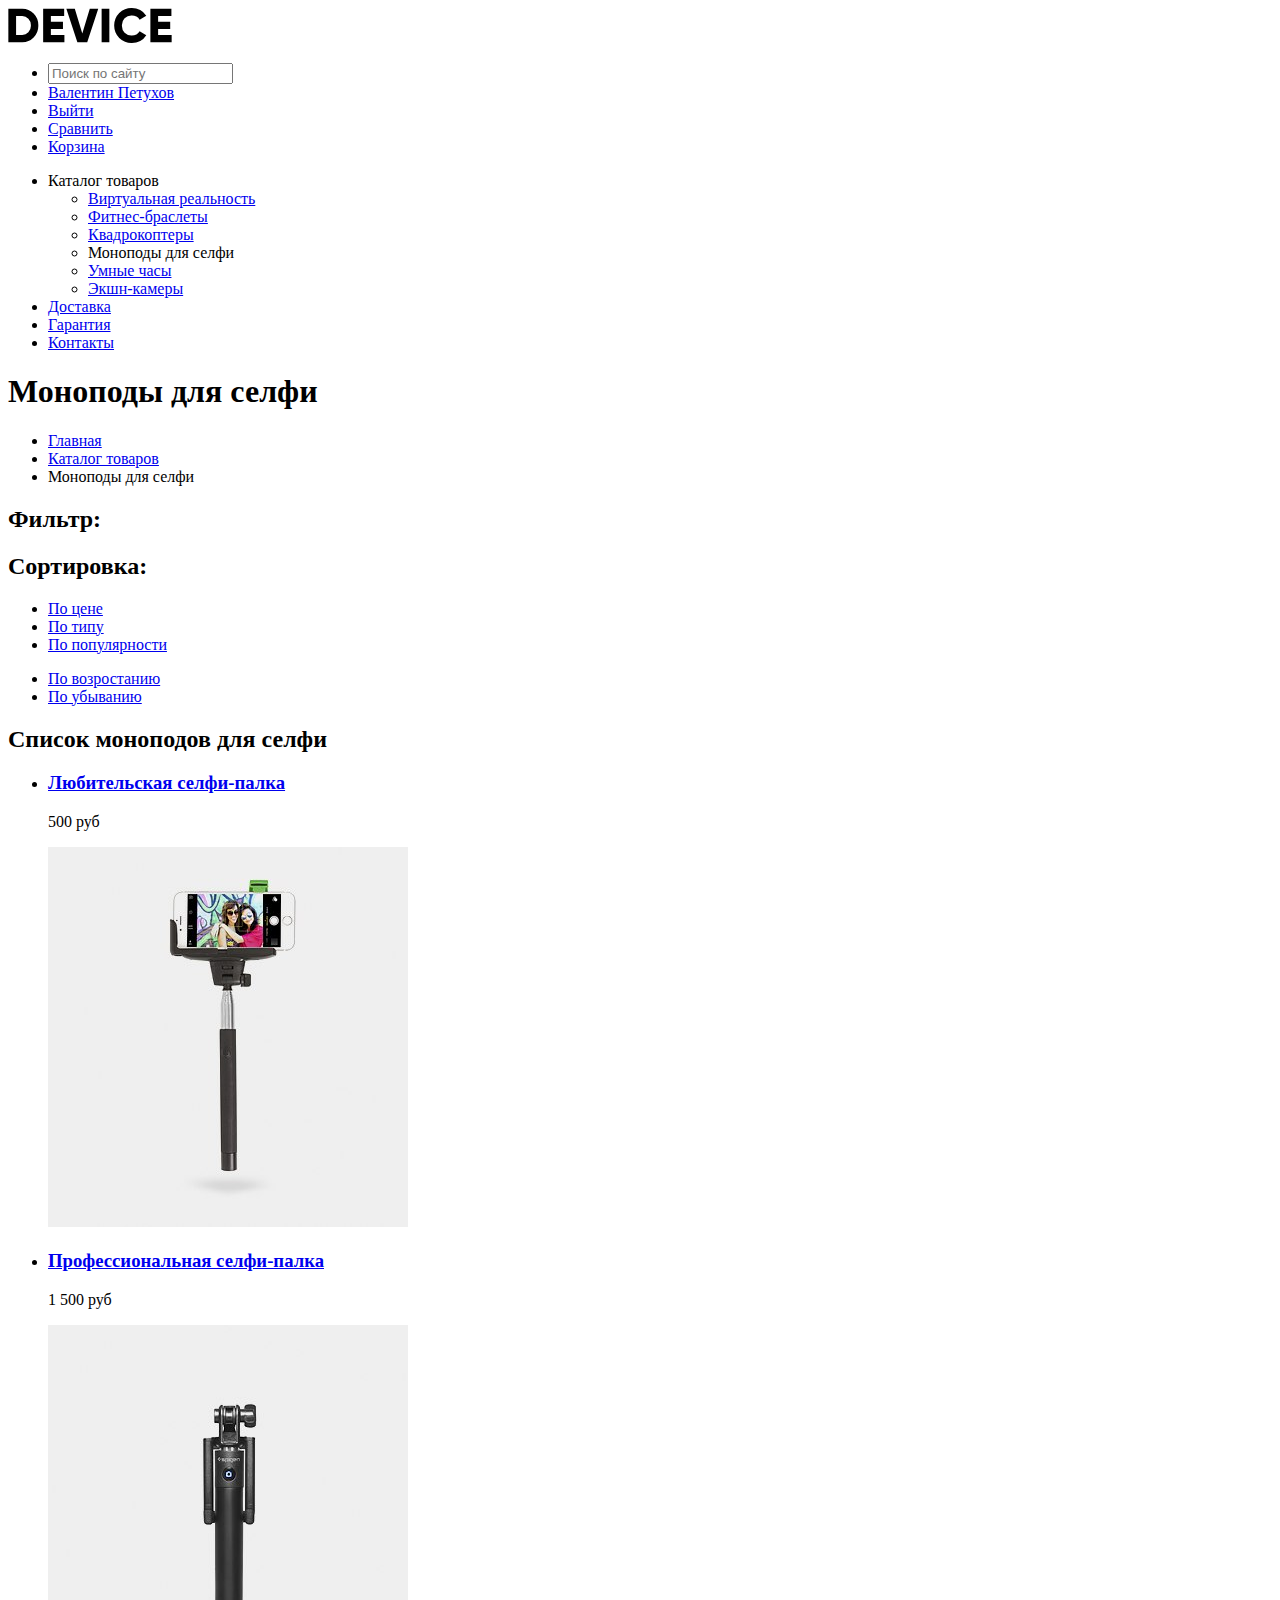
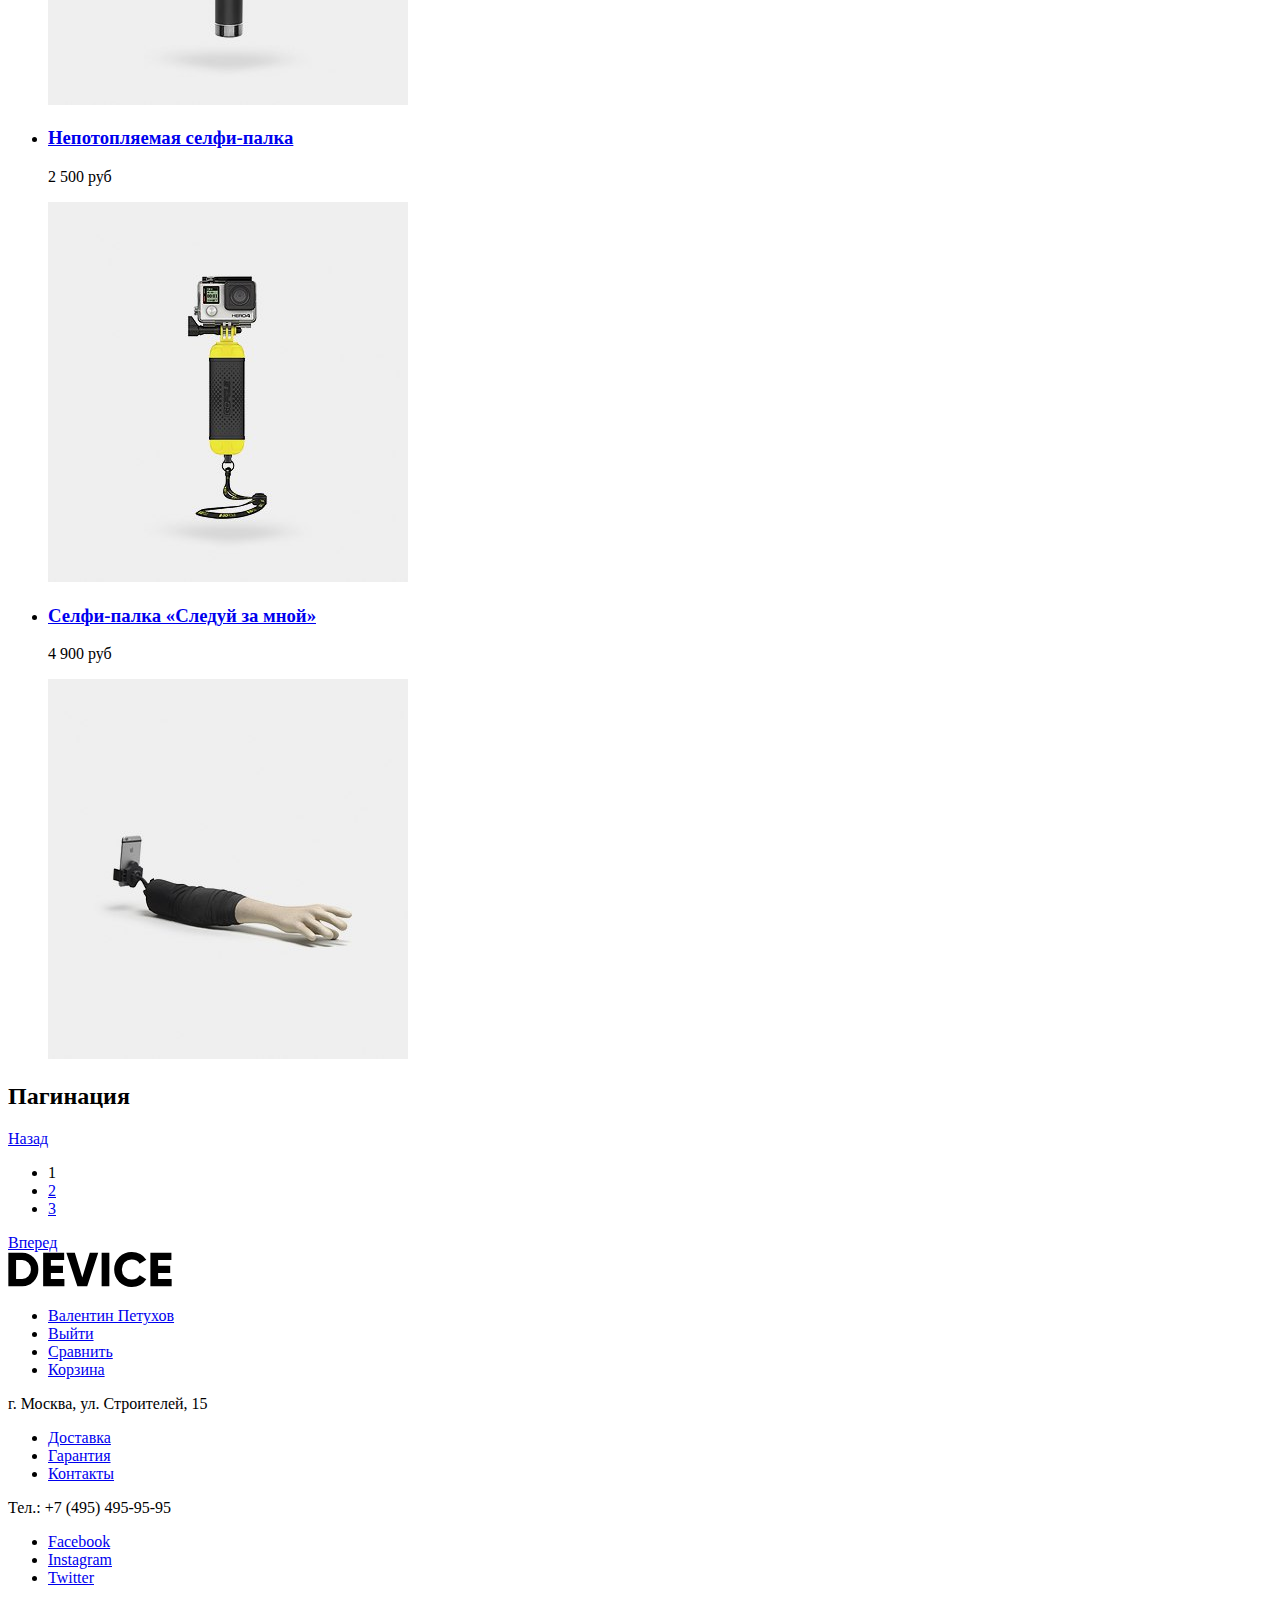
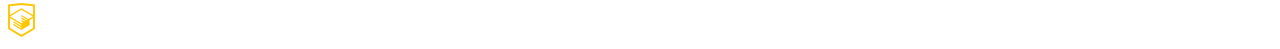
==== catalog.html @ 72959a19 "Задание 3. Подготовка графики" ====
<!DOCTYPE html>
<html lang="ru">
<head>
	<meta charset="UTF-8">
	<title>Моноподы для селфи</title>
</head>
<body>
	<div class="container">
		<header>
			<nav>
				<a href="index.html">
					<img src="img/logo-device.svg" alt="Логотип Девайс" width="164" height="35">
				</a>
				<ul class="second-menu">
					<li><input type="text" placeholder="Поиск по сайту"></li>
					<li><a href="#">Валентин Петухов</a></li>
					<li><a href="#">Выйти</a></li>
					<li><a href="#">Сравнить</a></li>
					<li><a href="#">Корзина</a></li>
				</ul>
				<ul class="main-menu">
					<li>Каталог товаров
						<ul>
							<li><a href="#">Виртуальная реальность</a></li>
							<li><a href="#">Фитнес-браслеты</a></li>
							<li><a href="#">Квадрокоптеры</a></li>
							<li><a>Моноподы для селфи</a></li>
							<li><a href="#">Умные часы</a></li>
							<li><a href="#">Экшн-камеры</a></li>
						</ul>
					</li>
					<li><a href="#">Доставка</a></li>
					<li><a href="#">Гарантия</a></li>
					<li><a href="#">Контакты</a></li>
				</ul>
			</nav>
		</header>
	</div>
	<main>
		<h1>Моноподы для селфи</h1>
		<ul>
			<li><a href="index.html">Главная</a></li>
			<li><a href="#">Каталог товаров</a></li>
			<li>Моноподы для селфи</li>
		</ul>
		<section>
			<h2>Фильтр:</h2>
			<!-- Здесь будет форма -->
		</section>
		<section>
			<h2>Сортировка:</h2>
			<ul>
				<li><a href="#">По цене</a></li>
				<li><a href="#">По типу</a></li>
				<li><a href="#">По популярности</a></li>
			</ul>
			<ul>
				<li><a href="#">По возростанию</a></li>
				<li><a href="#">По убыванию</a></li>
			</ul>
		</section>
		<section>
			<h2>Список моноподов для селфи</h2>
			<ul>
				<li>
					<div>
						<h3><a href="#">Любительская селфи-палка</a></h3>
						<p>500 руб</p>
					</div>
					<p>
						<a href="#">
							<img src="img/item-1.jpg" alt="Любительская селфи-палка" width="360" height="380">
						</a>
					</p>
				</li>
				<li>
					<div>
						<h3><a href="#">Профессиональная селфи-палка</a></h3>
						<p>1 500 руб</p>
					</div>
					<p>
						<a href="#">
							<img src="img/item-2.jpg" alt="Профессиональная селфи-палка" width="360" height="380">
						</a>
					</p>
				</li>
				<li>
					<div>
						<h3><a href="#">Непотопляемая селфи-палка</a></h3>
						<p>2 500 руб</p>
					</div>
					<p>
						<a href="#">
							<img src="img/item-3.jpg" alt="Непотопляемая селфи-палка" width="360" height="380">
						</a>
					</p>
				</li>
				<li>
					<div>
						<h3><a href="#">Селфи-палка &laquo;Следуй за мной&raquo;</a></h3>
						<p>4 900 руб</p>
					</div>
					<p>
						<a href="#">
							<img src="img/item-4.jpg" alt="Селфи-палка &laquo;Следуй за мной&raquo;" width="360" height="380">
						</a>
					</p>
				</li>
			</ul>
		</section>
		<section class="pagination">
			<h2>Пагинация</h2>
			<a href="#">Назад</a>
			<ul>
				<li><a>1</a></li>
				<li><a href="#">2</a></li>
				<li><a href="#">3</a></li>
			</ul>
			<a href="#">Вперед</a>
		</section>
	</main>
	<footer>
		<div class="container">
			<div>
				<a><img src="img/logo-device.svg" alt="Логотип DEVICE" width="164" height="35"></a>
				<ul>
					<li><a href="#">Валентин Петухов</a></li>
					<li><a href="#">Выйти</a></li>
					<li><a href="#">Сравнить</a></li>
					<li><a href="#">Корзина</a></li>
				</ul>
			</div>
			<div>
				<p>г. Москва, ул. Строителей, 15</p>
				<ul>
					<li><a href="#">Доставка</a></li>
					<li><a href="#">Гарантия</a></li>
					<li><a href="#">Контакты</a></li>
				</ul>
				<p>Тел.: +7 (495) 495-95-95</p>	
			</div>
			<div>
				<div></div>
				<ul>
					<li><a href="#">Facebook</a></li>
					<li><a href="#">Instagram</a></li>
					<li><a href="#">Twitter</a></li>
				</ul>
				<a href="https://htmlacademy.ru/intensive/htmlcss">
					<img src="img/logo-html.svg" alt="Логотип HTML Academy" width="27" height="34">
				</a>
			</div>
		</div>
	</footer>

</body>
</html>
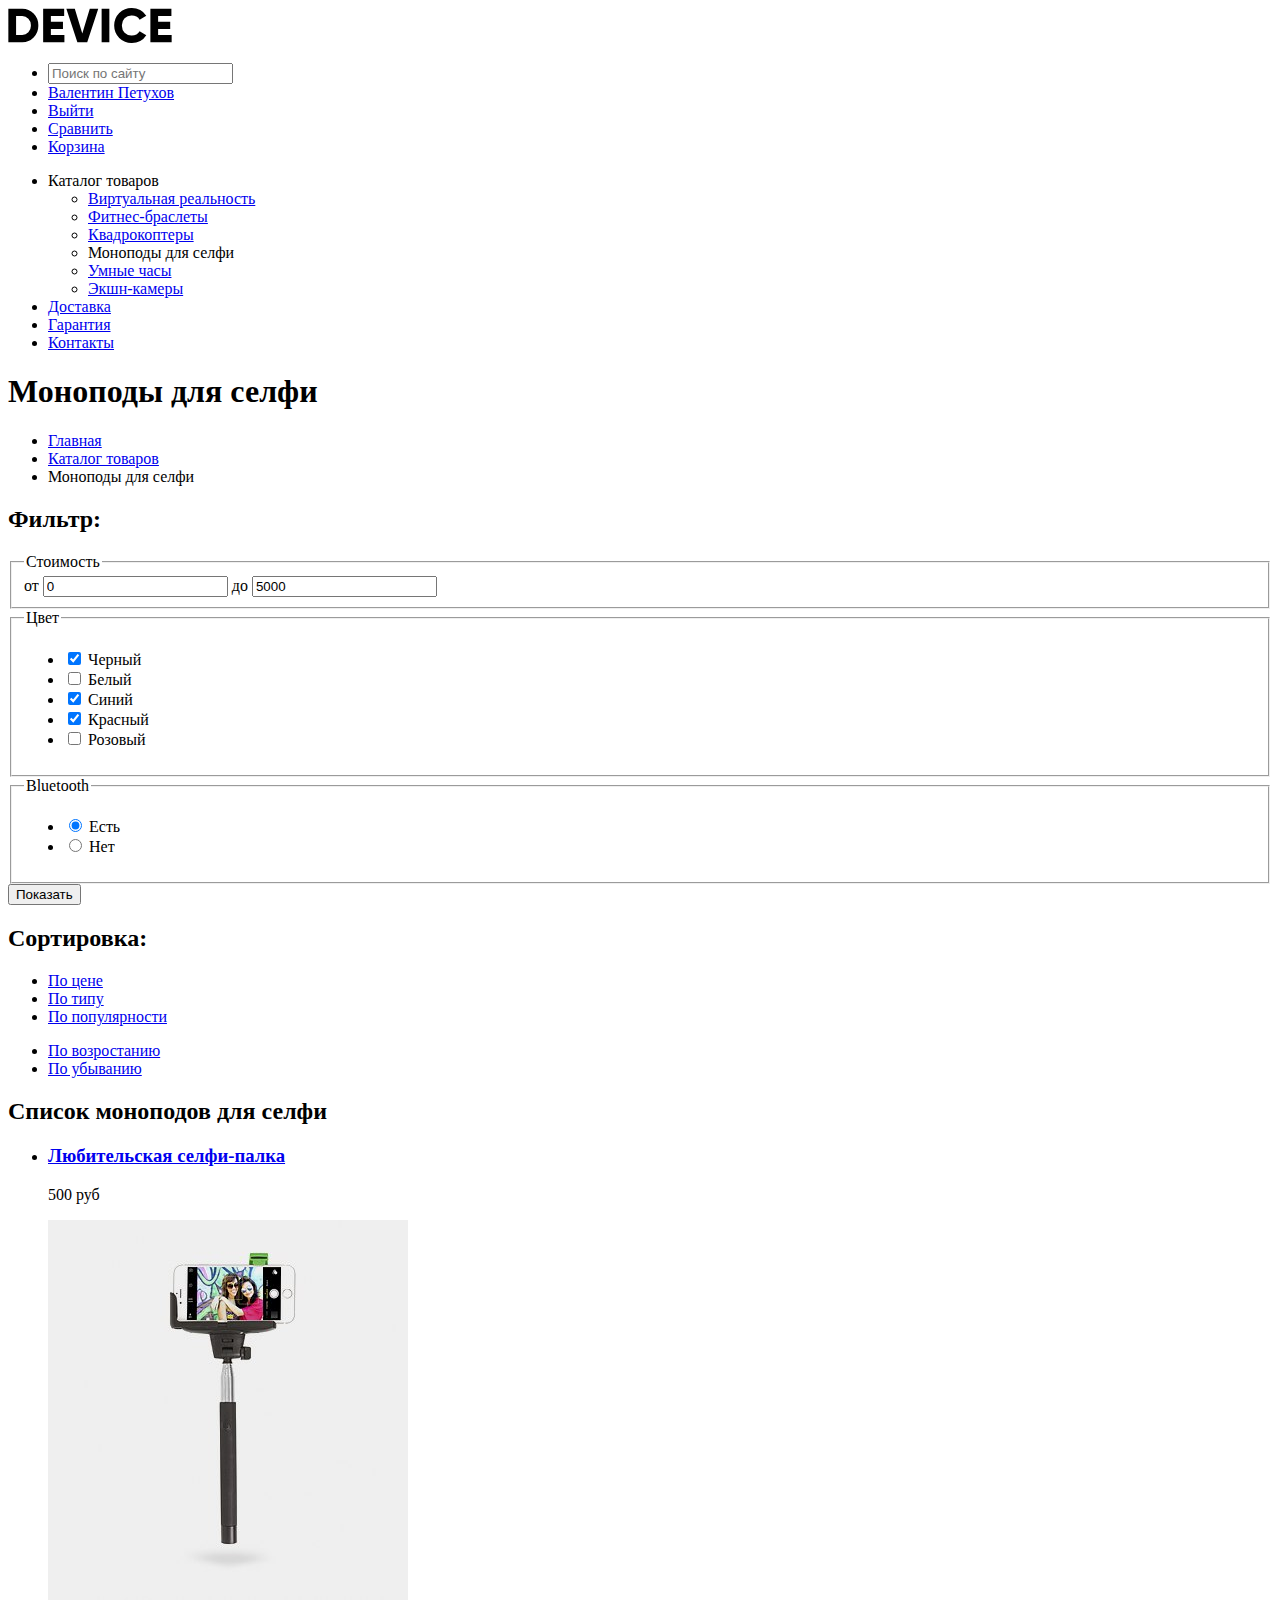
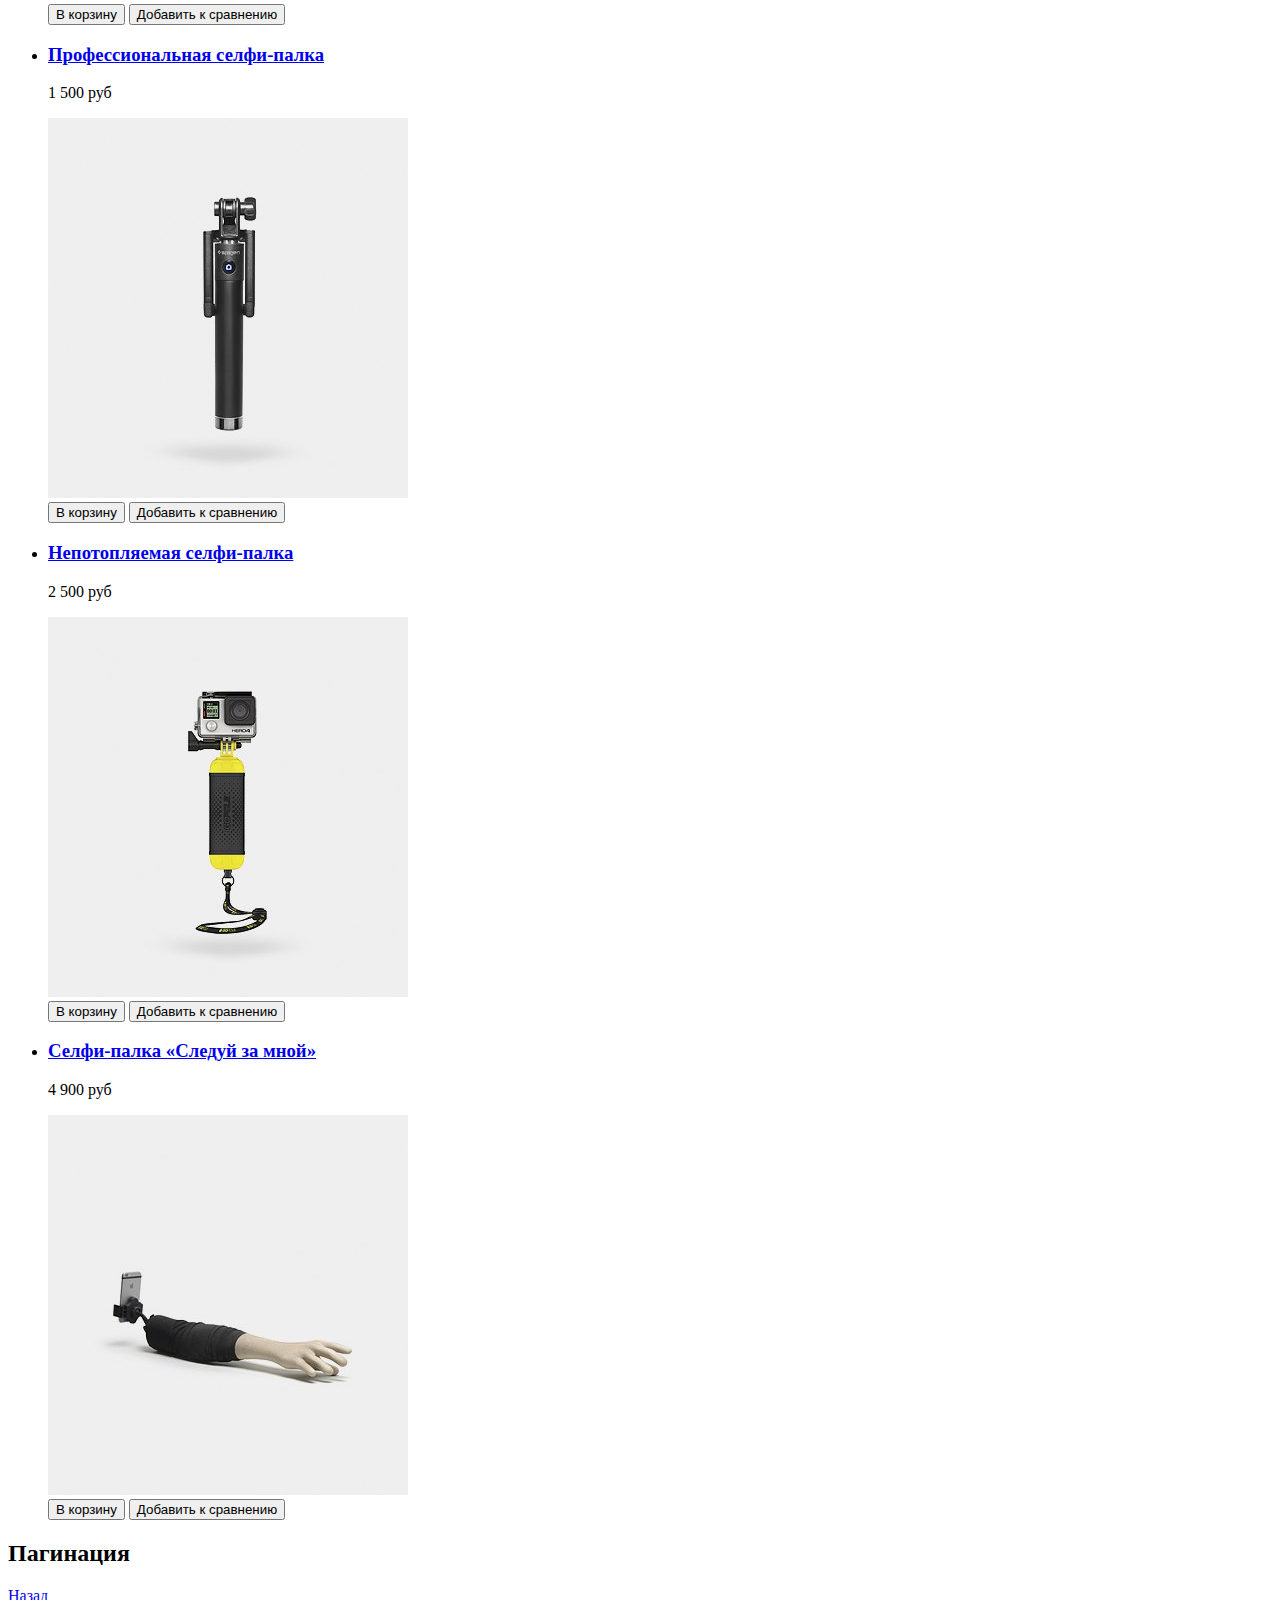
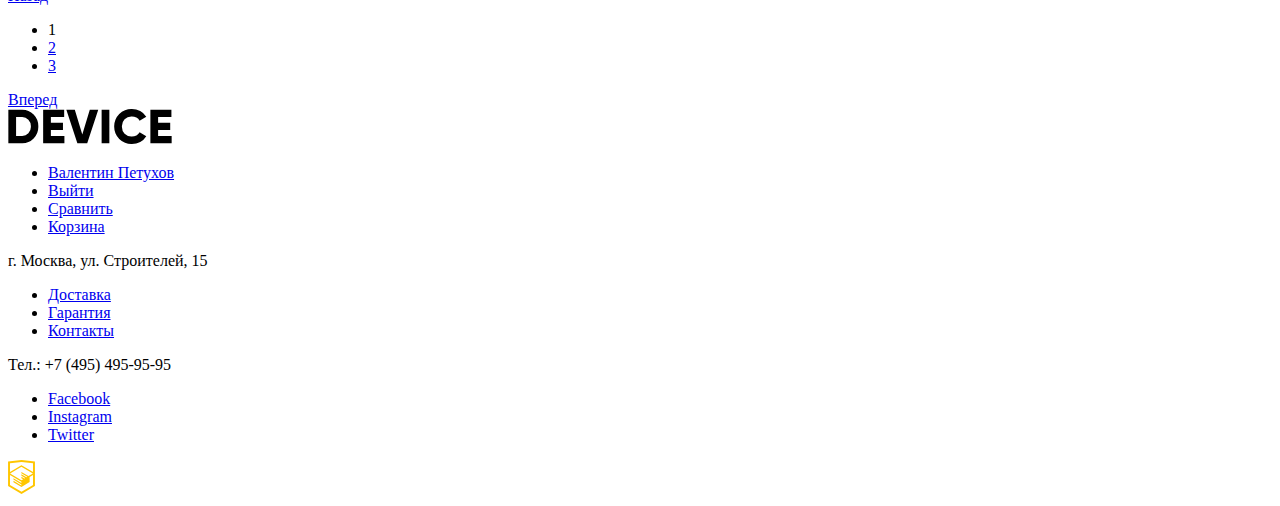
==== commit add7ef08: "Задание 4. Доступность и формы" ====
--- a/catalog.html
+++ b/catalog.html
@@ -12,7 +12,7 @@
 					<img src="img/logo-device.svg" alt="Логотип Девайс" width="164" height="35">
 				</a>
 				<ul class="second-menu">
-					<li><input type="text" placeholder="Поиск по сайту"></li>
+					<li><input type="search" placeholder="Поиск по сайту"></li>
 					<li><a href="#">Валентин Петухов</a></li>
 					<li><a href="#">Выйти</a></li>
 					<li><a href="#">Сравнить</a></li>
@@ -43,10 +43,62 @@
 			<li><a href="#">Каталог товаров</a></li>
 			<li>Моноподы для селфи</li>
 		</ul>
-		<section>
+		<aside>
 			<h2>Фильтр:</h2>
-			<!-- Здесь будет форма -->
-		</section>
+			<form action="https://echo.htmlacademy.ru" method="get">
+				<fieldset>
+					<legend>Стоимость</legend>
+					<div class="range-controls">
+						<div class="scale"></div>
+						<div class="switcher"></div>
+						<div class="switcher"></div>
+					</div>
+					<div>
+						от <input type="text" name="min-price" value="0">
+						до <input type="text" name="max-price" value="5000">
+					</div>
+				</fieldset>
+				<fieldset>
+					<legend>Цвет</legend>
+					<ul>
+						<li>
+							<input type="checkbox" name="black" id="filter-black" checked>
+							<label for="filter-black">Черный</label>
+						</li>
+						<li>
+							<input type="checkbox" name="white" id="filter-white">
+							<label for="filter-white">Белый</label>
+						</li>
+						<li>
+							<input type="checkbox" name="blue" id="filter-blue" checked>
+							<label for="filter-blue">Синий</label>
+						</li>
+						<li>
+							<input type="checkbox" name="red" id="filter-red" checked>
+							<label for="filter-red">Красный</label>
+						</li>
+						<li>
+							<input type="checkbox" name="pink" id="filter-pink">
+							<label for="filter-pink">Розовый</label>
+						</li>	
+					</ul>
+				</fieldset>
+				<fieldset>
+					<legend>Bluetooth</legend>
+					<ul>
+						<li>
+							<input type="radio" name="filter-bluetooth" id="bluetooth-yes" value="yes" checked>
+							<label for="bluetooth-yes">Есть</label>
+						</li>
+						<li>
+							<input type="radio" name="filter-bluetooth" id="bluetooth-no" value="no">
+							<label for="bluetooth-no">Нет</label>
+						</li>
+					</ul>
+				</fieldset>
+				<button type="submit">Показать</button>
+			</form>
+		</aside>
 		<section>
 			<h2>Сортировка:</h2>
 			<ul>
@@ -67,49 +119,57 @@
 						<h3><a href="#">Любительская селфи-палка</a></h3>
 						<p>500 руб</p>
 					</div>
-					<p>
-						<a href="#">
-							<img src="img/item-1.jpg" alt="Любительская селфи-палка" width="360" height="380">
-						</a>
-					</p>
+					<div>
+						<img src="img/item-1.jpg" width="360" height="380" alt="Фото любительской селфи-палки">
+						<div>
+							<button type="button">В корзину</button>
+							<button type="button">Добавить к сравнению</button>
+						</div>
+					</div>
 				</li>
 				<li>
 					<div>
 						<h3><a href="#">Профессиональная селфи-палка</a></h3>
 						<p>1 500 руб</p>
 					</div>
-					<p>
-						<a href="#">
-							<img src="img/item-2.jpg" alt="Профессиональная селфи-палка" width="360" height="380">
-						</a>
-					</p>
+					<div>
+						<img src="img/item-2.jpg" width="360" height="380" alt="Фото профессиональной селфи-палки">
+						<div>
+							<button type="button">В корзину</button>
+							<button type="button">Добавить к сравнению</button>
+						</div>
+					</div>
 				</li>
 				<li>
 					<div>
 						<h3><a href="#">Непотопляемая селфи-палка</a></h3>
 						<p>2 500 руб</p>
 					</div>
-					<p>
-						<a href="#">
-							<img src="img/item-3.jpg" alt="Непотопляемая селфи-палка" width="360" height="380">
-						</a>
-					</p>
+					<div>
+						<img src="img/item-3.jpg" width="360" height="380" alt="Фото непотопляемой селфи-палки">
+						<div>
+							<button type="button">В корзину</button>
+							<button type="button">Добавить к сравнению</button>
+						</div>
+					</div>
 				</li>
 				<li>
 					<div>
 						<h3><a href="#">Селфи-палка &laquo;Следуй за мной&raquo;</a></h3>
 						<p>4 900 руб</p>
 					</div>
-					<p>
-						<a href="#">
-							<img src="img/item-4.jpg" alt="Селфи-палка &laquo;Следуй за мной&raquo;" width="360" height="380">
-						</a>
-					</p>
+					<div>
+						<img src="img/item-4.jpg" width="360" height="380" alt="Фото селфи-палки &laquo;Следуй за мной&raquo;">
+						<div>
+							<button type="button">В корзину</button>
+							<button type="button">Добавить к сравнению</button>
+						</div>
+					</div>
 				</li>
 			</ul>
 		</section>
 		<section class="pagination">
-			<h2>Пагинация</h2>
+			<h2 class="visually-hidden">Пагинация</h2>
 			<a href="#">Назад</a>
 			<ul>
 				<li><a>1</a></li>
@@ -122,7 +182,7 @@
 	<footer>
 		<div class="container">
 			<div>
-				<a><img src="img/logo-device.svg" alt="Логотип DEVICE" width="164" height="35"></a>
+				<a><img src="img/logo-device.svg" width="164" height="35" alt="Логотип DEVICE"></a>
 				<ul>
 					<li><a href="#">Валентин Петухов</a></li>
 					<li><a href="#">Выйти</a></li>
@@ -147,7 +207,7 @@
 					<li><a href="#">Twitter</a></li>
 				</ul>
 				<a href="https://htmlacademy.ru/intensive/htmlcss">
-					<img src="img/logo-html.svg" alt="Логотип HTML Academy" width="27" height="34">
+					<img src="img/logo-html.svg" width="27" height="34" alt="Логотип HTML Academy">
 				</a>
 			</div>
 		</div>
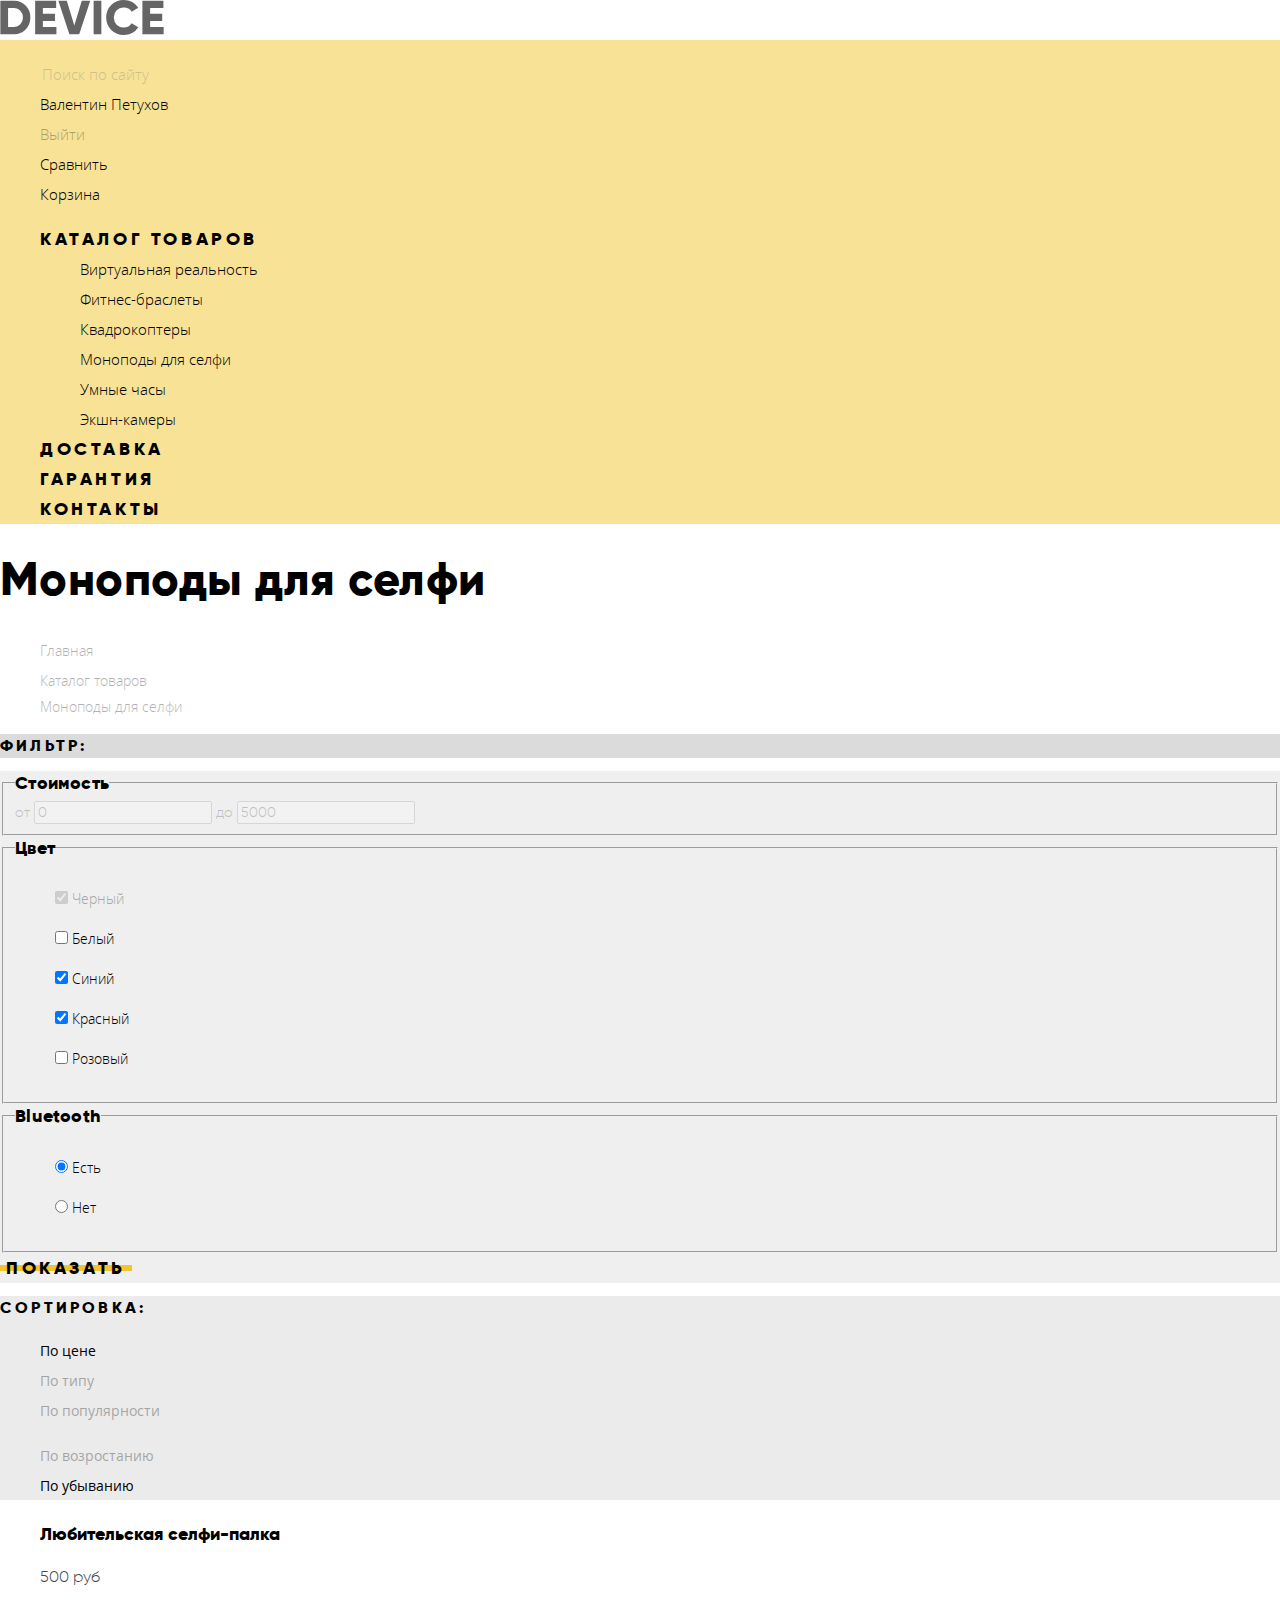
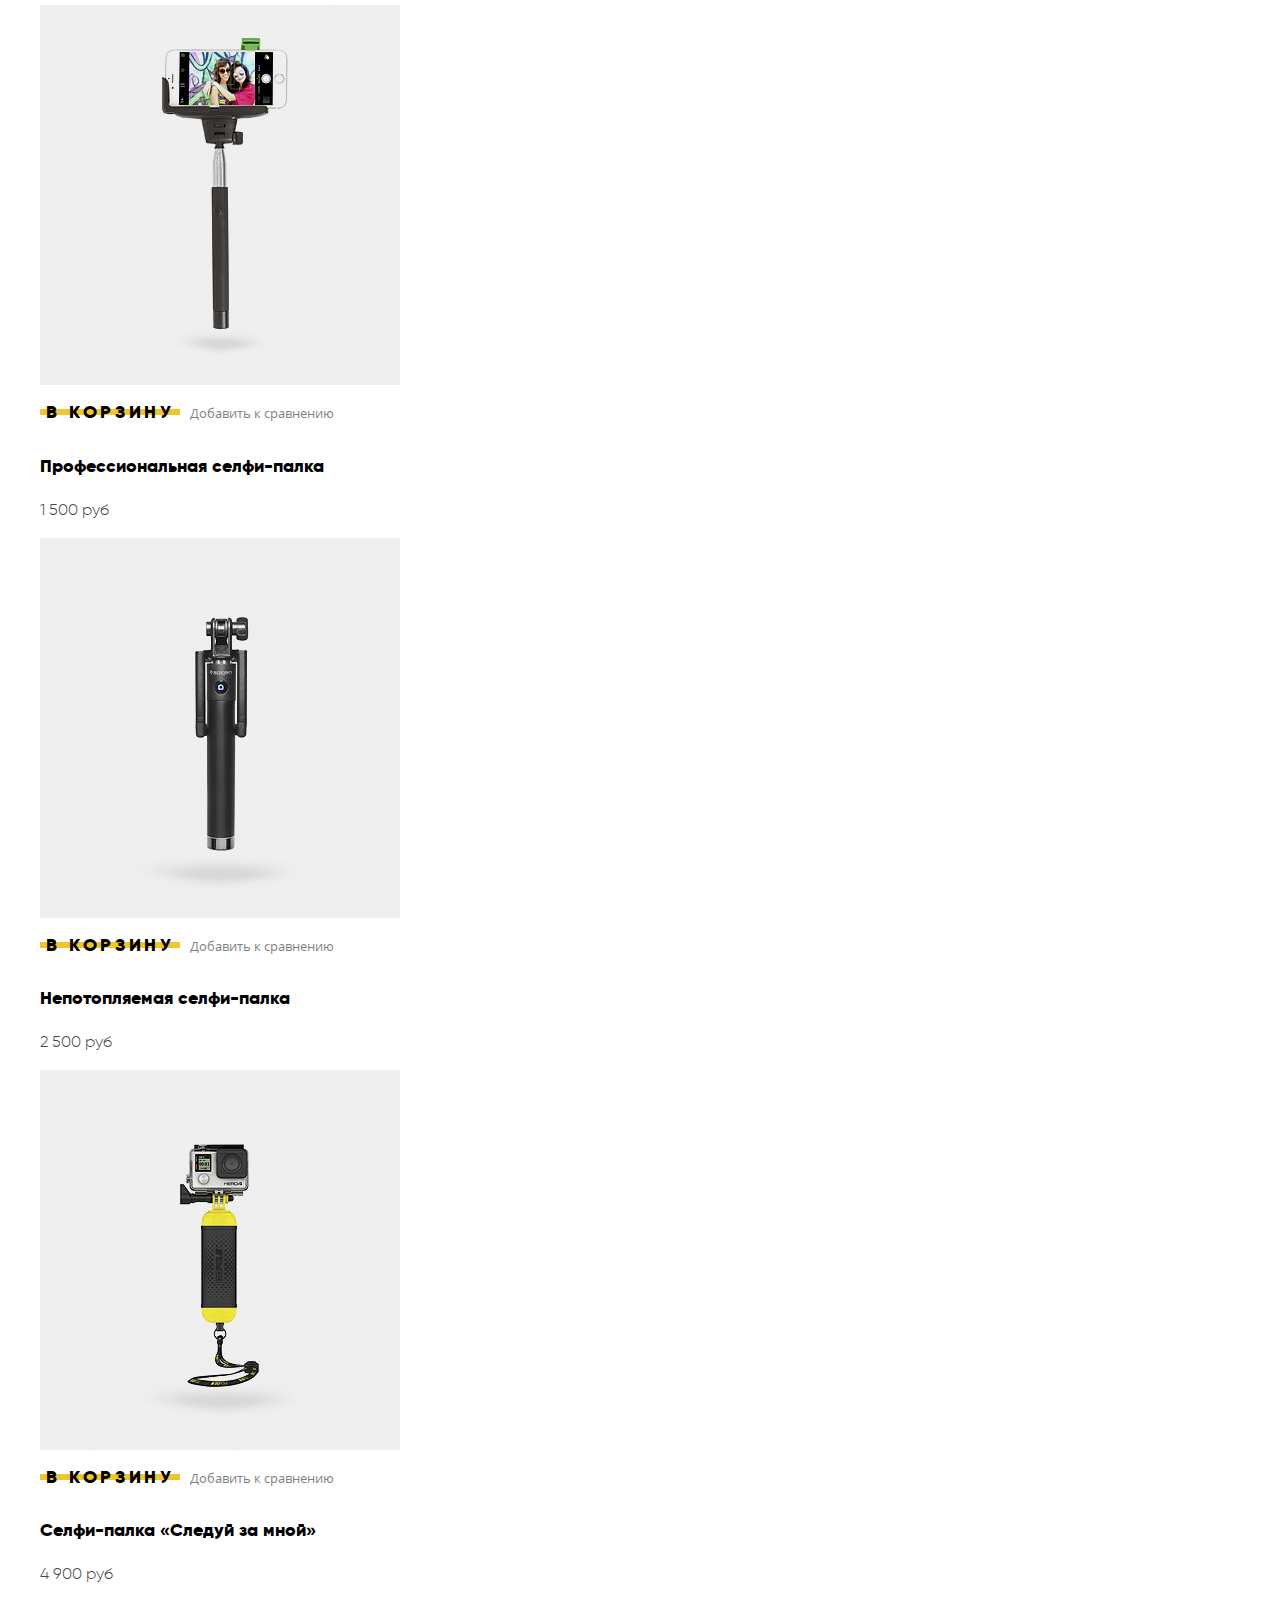
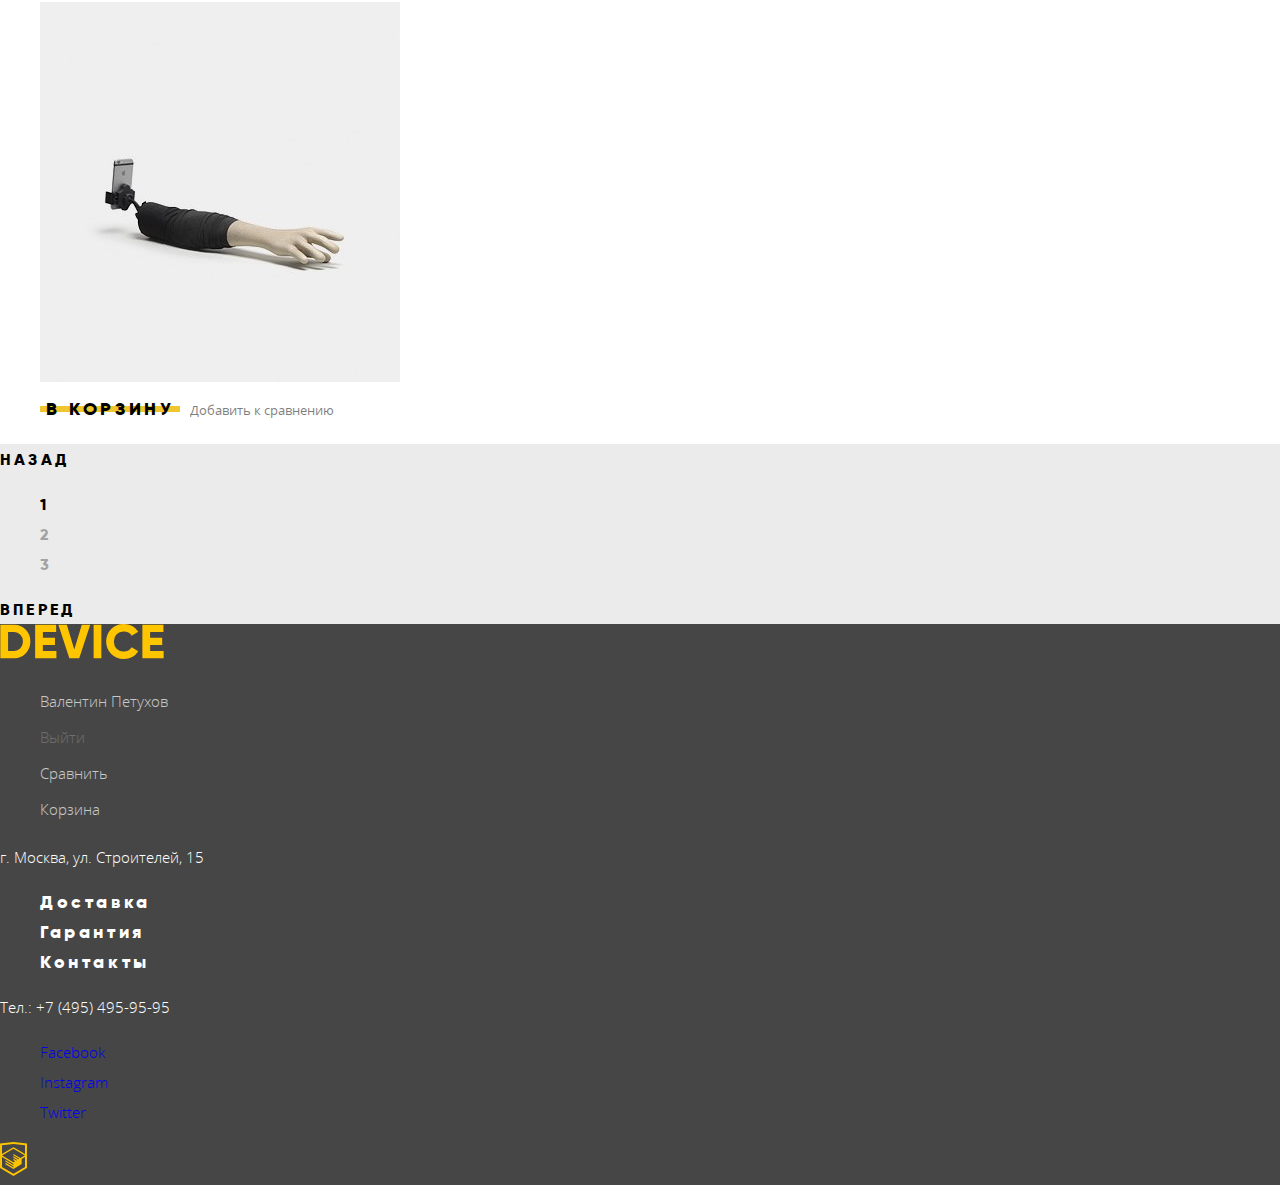
==== commit 60977e80: "Задание 5. Выполнил базовую стилизацию внутренней страницы" ====
--- a/catalog.html
+++ b/catalog.html
@@ -3,24 +3,28 @@
 <head>
 	<meta charset="UTF-8">
 	<title>Моноподы для селфи</title>
+	<link rel="stylesheet" href="css/normalize.css">
+	<link rel="stylesheet" href="css/style.css">
 </head>
-<body>
+<body class="inner-page">
 	<div class="container">
-		<header>
+		<header class="main-header">
 			<nav>
-				<a href="index.html">
-					<img src="img/logo-device.svg" alt="Логотип Девайс" width="164" height="35">
+				<a href="index.html" class="logo-link">
+					<svg class="logo logo-active" xmlns="http://www.w3.org/2000/svg" viewBox="0 0 164 35">
+						<path d="m0.35 0.7v33.6h13.532a15.723 15.723 0 0 0 11.72-4.824 16.464 16.464 0 0 0 4.712-11.976 16.465 16.465 0 0 0-4.712-11.976 15.723 15.723 0 0 0-11.72-4.824zm7.733 26.208v-18.819h5.8a8.648 8.648 0 0 1 6.5 2.568 9.412 9.412 0 0 1 2.489 6.84 9.41 9.41 0 0 1-2.489 6.84 8.646 8.646 0 0 1-6.5 2.568h-5.8zm34.8-5.952h12.082v-7.3h-12.086v-5.567h13.291v-7.389h-21.024v33.6h21.265v-7.392h-13.532v-5.952zm36.343 13.344 11.019-33.6h-8.458l-7.491 24.72-7.491-24.72h-8.457l11.019 33.6zm14.4 0h7.733v-33.6h-7.733zm38.615-1.416a15.514 15.514 0 0 0 6.041-5.688l-6.67-3.84a7.488 7.488 0 0 1-3.165 3.024 9.874 9.874 0 0 1-4.664 1.1 9.594 9.594 0 0 1-7.177-2.736 9.907 9.907 0 0 1-2.682-7.248 9.908 9.908 0 0 1 2.682-7.248 9.594 9.594 0 0 1 7.177-2.736 9.914 9.914 0 0 1 4.64 1.08 7.6 7.6 0 0 1 3.189 3.048l6.67-3.84a15.881 15.881 0 0 0-6.09-5.688 17.419 17.419 0 0 0-8.409-2.088 17.12 17.12 0 0 0-17.592 17.472 17.12 17.12 0 0 0 17.589 17.476 17.519 17.519 0 0 0 8.458-2.088zm17.881-11.928h12.082v-7.3h-12.085v-5.567h13.29v-7.389h-21.022v33.6h21.264v-7.392h-13.532v-5.952z"/>
+					</svg>
 				</a>
 				<ul class="second-menu">
-					<li><input type="search" placeholder="Поиск по сайту"></li>
-					<li><a href="#">Валентин Петухов</a></li>
-					<li><a href="#">Выйти</a></li>
-					<li><a href="#">Сравнить</a></li>
-					<li><a href="#">Корзина</a></li>
+					<li class="second-menu-item"><input type="search" placeholder="Поиск по сайту"></li>
+					<li class="second-menu-item"><a href="#">Валентин Петухов</a></li>
+					<li class="second-menu-item second-menu-item-pale"><a href="#">Выйти</a></li>
+					<li class="second-menu-item"><a href="#">Сравнить</a></li>
+					<li class="second-menu-item"><a href="#">Корзина</a></li>
 				</ul>
 				<ul class="main-menu">
-					<li>Каталог товаров
-						<ul>
+					<li class="main-menu-item"><a>Каталог товаров</a>
+						<ul class="main-menu-nested-list">
 							<li><a href="#">Виртуальная реальность</a></li>
 							<li><a href="#">Фитнес-браслеты</a></li>
 							<li><a href="#">Квадрокоптеры</a></li>
@@ -29,23 +33,23 @@
 							<li><a href="#">Экшн-камеры</a></li>
 						</ul>
 					</li>
-					<li><a href="#">Доставка</a></li>
-					<li><a href="#">Гарантия</a></li>
-					<li><a href="#">Контакты</a></li>
+					<li class="main-menu-item"><a href="#">Доставка</a></li>
+					<li class="main-menu-item"><a href="#">Гарантия</a></li>
+					<li class="main-menu-item"><a href="#">Контакты</a></li>
 				</ul>
 			</nav>
 		</header>
 	</div>
 	<main>
-		<h1>Моноподы для селфи</h1>
-		<ul>
+		<h1 class="title">Моноподы для селфи</h1>
+		<ul class="breadcrumbs">
 			<li><a href="index.html">Главная</a></li>
 			<li><a href="#">Каталог товаров</a></li>
-			<li>Моноподы для селфи</li>
+			<li class="breadcrumbs-current">Моноподы для селфи</li>
 		</ul>
 		<aside>
-			<h2>Фильтр:</h2>
-			<form action="https://echo.htmlacademy.ru" method="get">
+			<h2 class="filter-title">Фильтр:</h2>
+			<form class="filter-form" action="https://echo.htmlacademy.ru" method="get">
 				<fieldset>
 					<legend>Стоимость</legend>
 					<div class="range-controls">
@@ -53,16 +57,16 @@
 						<div class="switcher"></div>
 						<div class="switcher"></div>
 					</div>
-					<div>
+					<div class="price-values">
 						от <input type="text" name="min-price" value="0">
 						до <input type="text" name="max-price" value="5000">
 					</div>
 				</fieldset>
 				<fieldset>
 					<legend>Цвет</legend>
-					<ul>
-						<li>
-							<input type="checkbox" name="black" id="filter-black" checked>
+					<ul class="property-list">
+						<li>
+							<input type="checkbox" name="black" id="filter-black" checked disabled>
 							<label for="filter-black">Черный</label>
 						</li>
 						<li>
@@ -85,7 +89,7 @@
 				</fieldset>
 				<fieldset>
 					<legend>Bluetooth</legend>
-					<ul>
+					<ul class="property-list">
 						<li>
 							<input type="radio" name="filter-bluetooth" id="bluetooth-yes" value="yes" checked>
 							<label for="bluetooth-yes">Есть</label>
@@ -96,73 +100,73 @@
 						</li>
 					</ul>
 				</fieldset>
-				<button type="submit">Показать</button>
+				<button type="submit" class="btn filter-btn">Показать</button>
 			</form>
 		</aside>
-		<section>
-			<h2>Сортировка:</h2>
-			<ul>
-				<li><a href="#">По цене</a></li>
-				<li><a href="#">По типу</a></li>
-				<li><a href="#">По популярности</a></li>
-			</ul>
-			<ul>
-				<li><a href="#">По возростанию</a></li>
-				<li><a href="#">По убыванию</a></li>
+		<section class="sort">
+			<h2 class="sort-title">Сортировка:</h2>
+			<ul class="sort-list">
+				<li class="sort-list-item sort-list-item-active"><a>По цене</a></li>
+				<li class="sort-list-item"><a href="#">По типу</a></li>
+				<li class="sort-list-item"><a href="#">По популярности</a></li>
+			</ul>
+			<ul class="sort-list">
+				<li class="sort-list-item"><a href="#">По возростанию</a></li>
+				<li class="sort-list-item sort-list-item-active"><a>По убыванию</a></li>
 			</ul>
 		</section>
-		<section>
-			<h2>Список моноподов для селфи</h2>
-			<ul>
-				<li>
-					<div>
-						<h3><a href="#">Любительская селфи-палка</a></h3>
-						<p>500 руб</p>
+		<section class="product">
+			<h2 class="visually-hidden">Список моноподов для селфи</h2>
+			<ul class="product-list">
+				<li>
+					<div>
+						<h3 class="product-name"><a href="#">Любительская селфи-палка</a></h3>
+						<p class="product-price">500 руб</p>
 					</div>
 					<div>
 						<img src="img/item-1.jpg" width="360" height="380" alt="Фото любительской селфи-палки">
 						<div>
-							<button type="button">В корзину</button>
-							<button type="button">Добавить к сравнению</button>
-						</div>
-					</div>
-				</li>
-				<li>
-					<div>
-						<h3><a href="#">Профессиональная селфи-палка</a></h3>
-						<p>1 500 руб</p>
+							<button type="button" class="btn product-into-basket"><span>В корзину</span></button>
+							<button type="button" class="product-add">Добавить к сравнению</button>
+						</div>
+					</div>
+				</li>
+				<li>
+					<div>
+						<h3 class="product-name"><a href="#">Профессиональная селфи-палка</a></h3>
+						<p class="product-price">1 500 руб</p>
 					</div>
 					<div>
 						<img src="img/item-2.jpg" width="360" height="380" alt="Фото профессиональной селфи-палки">
 						<div>
-							<button type="button">В корзину</button>
-							<button type="button">Добавить к сравнению</button>
-						</div>
-					</div>
-				</li>
-				<li>
-					<div>
-						<h3><a href="#">Непотопляемая селфи-палка</a></h3>
-						<p>2 500 руб</p>
+							<button type="button" class="btn product-into-basket"><span>В корзину</span></button>
+							<button type="button" class="product-add">Добавить к сравнению</button>
+						</div>
+					</div>
+				</li>
+				<li>
+					<div>
+						<h3 class="product-name"><a href="#">Непотопляемая селфи-палка</a></h3>
+						<p class="product-price">2 500 руб</p>
 					</div>
 					<div>
 						<img src="img/item-3.jpg" width="360" height="380" alt="Фото непотопляемой селфи-палки">
 						<div>
-							<button type="button">В корзину</button>
-							<button type="button">Добавить к сравнению</button>
-						</div>
-					</div>
-				</li>
-				<li>
-					<div>
-						<h3><a href="#">Селфи-палка &laquo;Следуй за мной&raquo;</a></h3>
-						<p>4 900 руб</p>
+							<button type="button" class="btn product-into-basket"><span>В корзину</span></button>
+							<button type="button" class="product-add">Добавить к сравнению</button>
+						</div>
+					</div>
+				</li>
+				<li>
+					<div>
+						<h3 class="product-name"><a href="#">Селфи-палка &laquo;Следуй за мной&raquo;</a></h3>
+						<p class="product-price">4 900 руб</p>
 					</div>
 					<div>
 						<img src="img/item-4.jpg" width="360" height="380" alt="Фото селфи-палки &laquo;Следуй за мной&raquo;">
 						<div>
-							<button type="button">В корзину</button>
-							<button type="button">Добавить к сравнению</button>
+							<button type="button" class="btn product-into-basket"><span>В корзину</span></button>
+							<button type="button" class="product-add">Добавить к сравнению</button>
 						</div>
 					</div>
 				</li>
@@ -170,48 +174,51 @@
 		</section>
 		<section class="pagination">
 			<h2 class="visually-hidden">Пагинация</h2>
-			<a href="#">Назад</a>
-			<ul>
-				<li><a>1</a></li>
-				<li><a href="#">2</a></li>
-				<li><a href="#">3</a></li>
-			</ul>
-			<a href="#">Вперед</a>
+			<a href="#" class="pagination-btn prev"><span>Назад</span></a>
+			<ul class="pagination-list">
+				<li><a class="pagination-btn">1</a></li>
+				<li><a href="#" class="pagination-btn">2</a></li>
+				<li><a href="#" class="pagination-btn">3</a></li>
+			</ul>
+			<a href="#" class="pagination-btn next"><span>Вперед</span></a>
 		</section>
 	</main>
-	<footer>
+	<footer class="main-footer">
 		<div class="container">
 			<div>
-				<a><img src="img/logo-device.svg" width="164" height="35" alt="Логотип DEVICE"></a>
-				<ul>
-					<li><a href="#">Валентин Петухов</a></li>
-					<li><a href="#">Выйти</a></li>
-					<li><a href="#">Сравнить</a></li>
-					<li><a href="#">Корзина</a></li>
+				<a href="index.html" class="logo-link">
+					<svg class="logo logo-active" xmlns="http://www.w3.org/2000/svg" viewBox="0 0 164 35">
+						<path d="m0.35 0.7v33.6h13.532a15.723 15.723 0 0 0 11.72-4.824 16.464 16.464 0 0 0 4.712-11.976 16.465 16.465 0 0 0-4.712-11.976 15.723 15.723 0 0 0-11.72-4.824zm7.733 26.208v-18.819h5.8a8.648 8.648 0 0 1 6.5 2.568 9.412 9.412 0 0 1 2.489 6.84 9.41 9.41 0 0 1-2.489 6.84 8.646 8.646 0 0 1-6.5 2.568h-5.8zm34.8-5.952h12.082v-7.3h-12.086v-5.567h13.291v-7.389h-21.024v33.6h21.265v-7.392h-13.532v-5.952zm36.343 13.344 11.019-33.6h-8.458l-7.491 24.72-7.491-24.72h-8.457l11.019 33.6zm14.4 0h7.733v-33.6h-7.733zm38.615-1.416a15.514 15.514 0 0 0 6.041-5.688l-6.67-3.84a7.488 7.488 0 0 1-3.165 3.024 9.874 9.874 0 0 1-4.664 1.1 9.594 9.594 0 0 1-7.177-2.736 9.907 9.907 0 0 1-2.682-7.248 9.908 9.908 0 0 1 2.682-7.248 9.594 9.594 0 0 1 7.177-2.736 9.914 9.914 0 0 1 4.64 1.08 7.6 7.6 0 0 1 3.189 3.048l6.67-3.84a15.881 15.881 0 0 0-6.09-5.688 17.419 17.419 0 0 0-8.409-2.088 17.12 17.12 0 0 0-17.592 17.472 17.12 17.12 0 0 0 17.589 17.476 17.519 17.519 0 0 0 8.458-2.088zm17.881-11.928h12.082v-7.3h-12.085v-5.567h13.29v-7.389h-21.022v33.6h21.264v-7.392h-13.532v-5.952z"/>
+					</svg>
+				</a>
+				<ul class="user-menu">
+					<li class="user-menu-item"><a href="#">Валентин Петухов</a></li>
+					<li class="user-menu-item user-menu-item-pale"><a href="#">Выйти</a></li>
+					<li class="user-menu-item"><a href="#">Сравнить</a></li>
+					<li class="user-menu-item"><a href="#">Корзина</a></li>
 				</ul>
 			</div>
 			<div>
-				<p>г. Москва, ул. Строителей, 15</p>
-				<ul>
-					<li><a href="#">Доставка</a></li>
-					<li><a href="#">Гарантия</a></li>
-					<li><a href="#">Контакты</a></li>
-				</ul>
-				<p>Тел.: +7 (495) 495-95-95</p>	
+				<p class="adress">г. Москва, ул. Строителей, 15</p>
+				<ul class="menu-list">
+					<li class="menu-item"><a href="#">Доставка</a></li>
+					<li class="menu-item"><a href="#">Гарантия</a></li>
+					<li class="menu-item"><a href="#">Контакты</a></li>
+				</ul>
+				<p class="tel">Тел.: +7 (495) 495-95-95</p>	
 			</div>
 			<div>
 				<div></div>
-				<ul>
-					<li><a href="#">Facebook</a></li>
-					<li><a href="#">Instagram</a></li>
-					<li><a href="#">Twitter</a></li>
-				</ul>
-				<a href="https://htmlacademy.ru/intensive/htmlcss">
+				<ul class="social-list">
+					<li class="social-item"><a href="#">Facebook</a></li>
+					<li class="social-item"><a href="#">Instagram</a></li>
+					<li class="social-item"><a href="#">Twitter</a></li>
+				</ul>
+				<a href="https://htmlacademy.ru/intensive/htmlcss" class="logo-link">
 					<img src="img/logo-html.svg" width="27" height="34" alt="Логотип HTML Academy">
 				</a>
 			</div>
 		</div>
 	</footer>
-
 </body>
 </html>--- a/css/style.css
+++ b/css/style.css
@@ -0,0 +1,437 @@
+@font-face {
+	font-family: "Open Sans";
+	font-weight: 400;
+	font-style: normal;
+	src: url("../fonts/opensans.woff2") format("woff2"), url("../fonts/opensans.woff") format("woff");
+}
+@font-face {
+	font-family: "Open Sans";
+	font-weight: 300;
+	font-style: normal;
+	src: url("../fonts/opensanslight.woff2") format("woff2"), url("../fonts/opensanslight.woff") format("woff");
+}
+@font-face {
+	font-family: "Gilroy";
+	font-weight: 300;
+	font-style: normal;
+	src: url("../fonts/gilroylight.woff2") format("woff2"), url("../fonts/gilroylight.woff") format("woff");
+}
+@font-face {
+	font-family: "Gilroy";
+	font-weight: 800;
+	font-style: normal;
+	src: url("../fonts/gilroyextrabold.woff2") format("woff2"), url("../fonts/gilroyextrabold.woff") format("woff");
+}
+body {
+	font-size: 15px;
+	line-height: 30px;
+	font-family: "Open Sans", "Arial", sans-serif;
+	font-weight: 300;
+	color: #000000;
+	background-color: #ffffff; 
+}
+img {
+	max-width: 100%;
+}
+a {
+	text-decoration: none;
+}
+.visually-hidden {
+	position: absolute;
+	overflow: hidden;
+	clip: rect(0 0 0 0);
+	height: 1px;
+	width: 1px;
+	margin: -1px;
+	padding: 0;
+	border: 0;
+}
+.title {
+	font-family: "Gilroy", "Arial", sans-serif;
+	font-size: 47px;
+	line-height: 48px;
+	font-weight: 800;
+	letter-spacing: 0.01em;
+}
+.logo {
+	width: 164px;
+	height: 35px;
+}
+.logo-link[href]:hover {
+	opacity: 60%;
+}
+.logo-link[href]:active {
+	opacity: 30%;
+}
+.btn {
+	font-family: "Gilroy", "Arial", sans-serif;
+	font-size: 18px;
+	line-height: 24px;
+	font-weight: 800;
+	color: #000000;
+	background-image: linear-gradient(to bottom, transparent 40%, #f0c52e 40%, #f0c52e 60%, transparent 60%);
+	text-transform: uppercase;
+	letter-spacing: 0.2em;
+	transition: background 0.5s;
+}
+.btn:hover {
+	background: #f0c52e;
+}
+.btn span:active {
+	opacity: 30%;
+}
+.main-header {
+	background-image: linear-gradient(to bottom, #ffffff 40px, #f7e296 40px);
+}
+.main-header ul {
+	list-style: none;
+}
+.second-menu input[type="search"] {
+	font-weight: 300;
+	background-color: transparent; 
+	border: 0;
+	opacity: 30%;
+}
+.second-menu input[type="search"]:hover {
+	opacity: 60%;
+}
+.second-menu input[type="search"]:focus {
+	opacity: 100%;
+}
+.second-menu-item a{
+	color: #000000;
+}
+.second-menu-item a:hover{
+	opacity: 60%;
+}
+.second-menu-item a:active{
+	opacity: 30%;
+}
+.second-menu-item-pale,
+.user-menu-item-pale {
+	opacity: 30%;
+}
+.main-menu-item > a {
+	font-family: "Gilroy", "Arial", sans-serif;
+	font-size: 18px;
+	line-height: 24px;
+	color: #000000;
+	font-weight: 800;
+	text-transform: uppercase;
+	letter-spacing: 0.2em;
+}
+.main-menu-item > a:hover {
+	opacity: 60%;
+}
+.main-menu-item > a:active {
+	opacity: 30%;
+}
+.main-menu-nested-list a {
+	color: #000000;
+}
+.main-menu-nested-list a[href]:hover {
+	opacity: 60%;
+}
+.main-menu-nested-list a[href]:active {
+	opacity: 30%;
+}
+.slider {
+	background-image: linear-gradient(to bottom, #f7e296 113px, #ffffff 113px);
+}
+.slider-list {
+	list-style: none;
+}
+.slide-number {
+	font-family: "Gilroy", "Arial", sans-serif;
+	font-size: 179px;
+	line-height: 179px;
+	font-weight: 800;
+	color: #ffffff;
+}
+.slide-title {
+	line-height: 56px;
+}
+.slide-desc {
+	color: #464646;
+}
+.slide-parameters tr:first-child {
+	font-family: "Gilroy", "Arial", sans-serif;
+	font-size: 36px;
+	line-height: 48px;
+	font-weight: 300;
+}
+.slide-parameters tr:last-child {
+	font-size: 13px;
+	line-height: 20px;
+	color: #464646;
+}
+.category-list {
+	list-style: none;
+}
+.category-item a {
+	font-family: "Gilroy", "Arial", sans-serif;
+	font-size: 18px;
+	line-height: 24px;
+	font-weight: 800;
+	color: #000000;
+}
+.category-item a:active {
+	opacity: 30%;
+}
+.services {
+	background-image: linear-gradient(to bottom, #ffffff 100px, #e5e5e5 100px);
+}
+.services-list {
+	list-style: none;
+}
+.services-item {
+	font-family: "Gilroy", "Arial", sans-serif;
+	font-size: 18px;
+	line-height: 24px;
+	font-weight: 800;
+	text-transform: uppercase;
+	background-image: linear-gradient(to bottom, transparent 40%, #f0c52e 40%, #f0c52e 60%, transparent 60%);
+	letter-spacing: 0.2em;
+}
+.services-item:hover {
+	background: #f0c52e;
+}
+.services-item:active {
+	color: #f7e184;
+	background-color: #000000;
+}
+.services-item-text {
+	color: #464646;
+}
+.about-us-text,
+.contacts-text {
+	color: #464646;
+}
+.about-us-transport-company {
+	font-family: "Gilroy", "Arial", sans-serif;
+	font-size: 16px;
+	line-height: 40px;
+	font-weight: 800;
+}
+.main-footer {
+	background-color: #464646;
+}
+.main-footer svg {
+	fill: #ffc600;
+}
+.user-menu {
+	list-style: none;
+}
+.user-menu-item a {
+	line-height: 36px;
+	color: #ffffff;
+	opacity: 70%;
+}
+.user-menu-item a:hover {
+	opacity: 100%;
+}
+.user-menu-item a:active {
+	opacity: 30%;
+}
+.adress {
+	color: #ffffff;
+}
+.menu-list {
+	list-style: none;
+}
+.menu-item a {
+	font-family: "Gilroy", "Arial", sans-serif;
+	font-size: 18px;
+	line-height: 24px;
+	font-weight: 800;
+	color: #ffffff;
+	letter-spacing: 0.2em;
+}
+.menu-item a:hover {
+	opacity: 60%;
+}
+.menu-item a:active {
+	opacity: 30%;
+}
+.main-footer .tel {
+	color: #ffffff;
+}
+.social-list {
+	list-style: none;
+}
+.popup label {
+	font-family: "Gilroy", "Arial", sans-serif;
+	font-size: 18px;
+	line-height: 24px;
+	font-weight: 800;
+}
+.popup input,
+.popup textarea {
+	font-size: 14px;
+	line-height: 18px;
+	font-weight: 400;
+	background-color: #e5e5e5;
+	border: 0;
+	opacity: 50%;
+	border: 3px solid transparent;
+	outline: none;
+}
+.popup input:hover,
+.popup textarea:hover {
+	opacity: 80%;
+}
+.popup input:focus,
+.popup textarea:focus {
+	border: 3px solid #f7e296;
+	background-color: transparent;
+	opacity: 100%;
+}
+.popup-submit {
+	border: 0;
+	background-color: transparent;
+}
+.map-big img{
+	box-shadow: 0 10px 20px 0 rgba(4, 6, 6, 0.2);
+}
+										/*---------- catalog.html ----------*/
+.breadcrumbs {
+	list-style: none;
+}
+.breadcrumbs a, 
+.breadcrumbs-current {
+	font-size: 14px;
+	line-height: 24px;
+	color: #000000;
+	opacity: 30%;
+}
+.breadcrumbs a:hover {
+	opacity: 60%;
+}
+.breadcrumbs a:active {
+	opacity: 10%;
+}
+.filter-title {
+	background-color: #dbdbdb;
+}
+.filter-title,
+.sort-title {
+	font-family: "Gilroy", "Arial", sans-serif;
+	font-size: 16px;
+	line-height: 24px;
+	font-weight: 800;
+	letter-spacing: 0.2em;
+	text-transform: uppercase;
+}
+.filter-form {
+	background-color: #efefef;
+}
+.filter-form legend {
+	font-family: "Gilroy", "Arial", sans-serif;
+	font-size: 18px;
+	line-height: 24px;
+	font-weight: 800;
+	letter-spacing: 0.01em;
+}
+.price-values {
+	font-family: "Gilroy", "Arial", sans-serif;
+	font-size: 14px;
+	line-height: 24px;
+	font-weight: 300;
+	opacity: 20%;
+}
+.property-list {
+	list-style: none;
+	font-size: 14px;
+	line-height: 40px;
+}
+.property-list input:disabled + label {
+	color: #a6a6a6;
+}
+.filter-btn {
+	border: 0;
+	background-color: transparent;
+}
+.sort {
+	background-color: #ebebeb;
+}
+.sort-list {
+	list-style: none;
+}
+.sort-list a {
+	font-size: 14px;
+	line-height: 18px;
+	color: #000000;
+	font-weight: 400;
+	opacity: 30%;
+}
+.sort-list a[href]:hover {
+	opacity: 60%;
+}
+.sort-list a[href]:active,
+.sort-list-item-active a {
+	opacity: 100%;
+}
+.product-list {
+	list-style: none;
+}
+.product-name a {
+	font-family: "Gilroy", "Arial", sans-serif;
+	font-size: 18px;
+	line-height: 24px;
+	color: #000000;
+	font-weight: 800;
+}
+.product-price {
+	font-family: "Gilroy", "Arial", sans-serif;
+	font-size: 16px;
+	line-height: 24px;
+	color: #464646;
+}
+.product-into-basket {
+	border: 0;
+	background-color: transparent;
+}
+.product-add {
+	font-size: 13px;
+	line-height: 36px;
+	border: 0;
+	background: none;
+	opacity: 50%;
+}
+.product-add:hover {
+	opacity: 100%;
+}
+.product-add:active {
+	opacity: 20%;
+}
+.pagination {
+	background-color: #ebebeb;
+}
+.pagination-list {
+	list-style: none;
+}
+.pagination-btn {
+	font-family: "Gilroy", "Arial", sans-serif;
+	font-size: 16px;
+	line-height: 24px;
+	font-weight: 800;
+	color: #000000;
+	letter-spacing: 0.2em;
+	text-transform: uppercase;
+}
+.pagination .prev:hover,
+.pagination .next:hover {
+	background-color: rgba(0, 0, 0, 0.2); 
+}
+.pagination-btn span:active {
+	opacity: 30%;
+}
+.pagination-list a[href] {
+	opacity: 30%;
+}
+.pagination-list a[href]:hover {
+	opacity: 60%;
+}
+.pagination-list a[href]:active {
+	opacity: 100%;
+}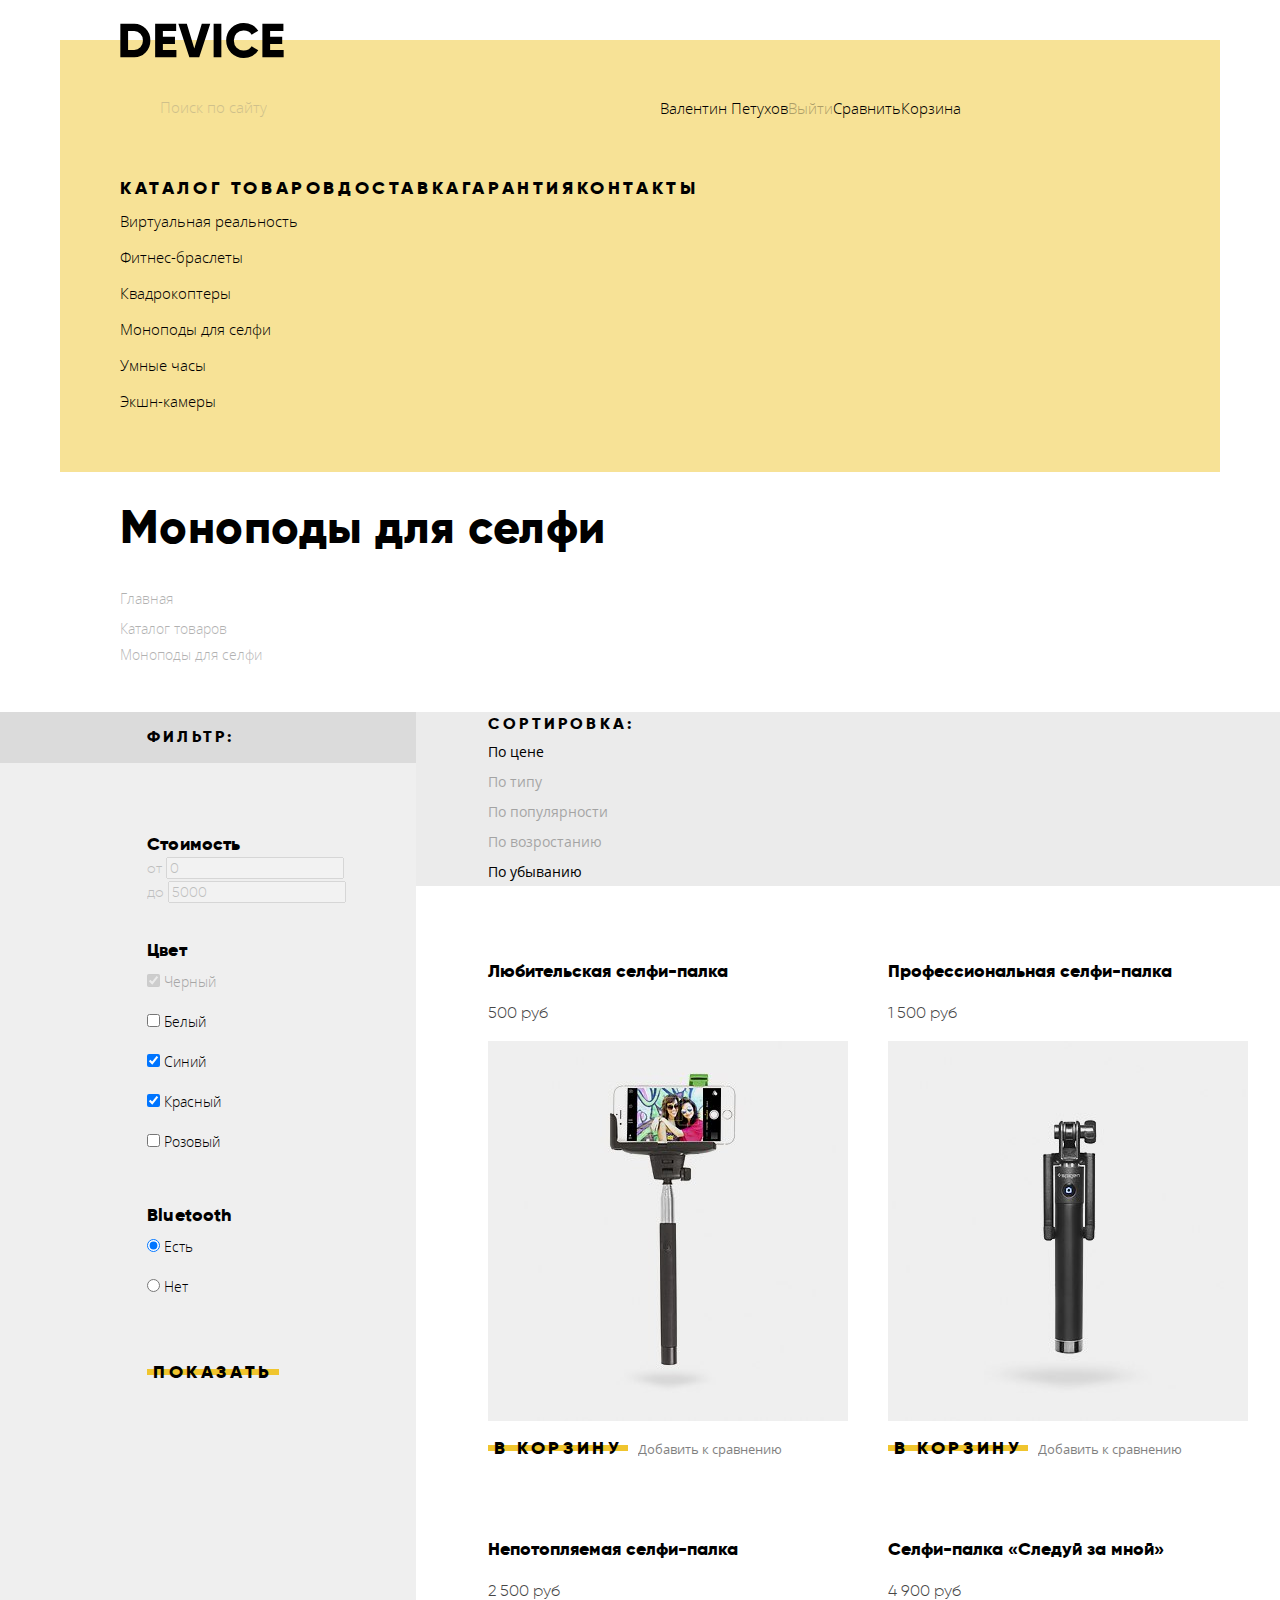
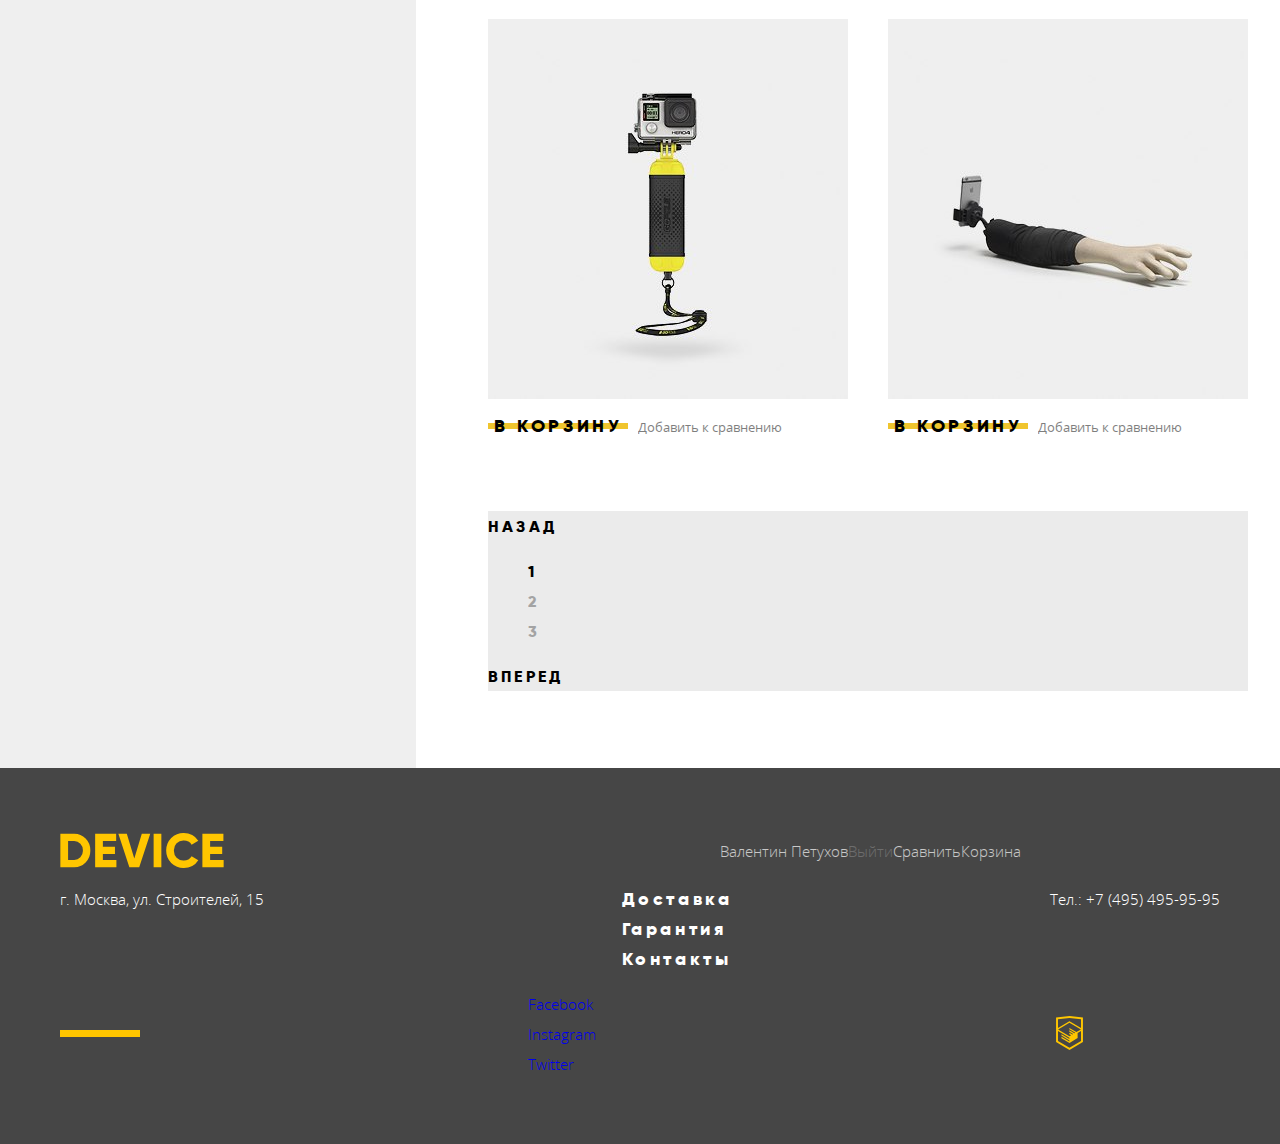
==== commit 0f87dd02: "Задание 6. Выполнил построение сеток" ====
--- a/catalog.html
+++ b/catalog.html
@@ -11,17 +11,19 @@
 		<header class="main-header">
 			<nav>
 				<a href="index.html" class="logo-link">
-					<svg class="logo logo-active" xmlns="http://www.w3.org/2000/svg" viewBox="0 0 164 35">
+					<svg class="logo" xmlns="http://www.w3.org/2000/svg" viewBox="0 0 164 35">
 						<path d="m0.35 0.7v33.6h13.532a15.723 15.723 0 0 0 11.72-4.824 16.464 16.464 0 0 0 4.712-11.976 16.465 16.465 0 0 0-4.712-11.976 15.723 15.723 0 0 0-11.72-4.824zm7.733 26.208v-18.819h5.8a8.648 8.648 0 0 1 6.5 2.568 9.412 9.412 0 0 1 2.489 6.84 9.41 9.41 0 0 1-2.489 6.84 8.646 8.646 0 0 1-6.5 2.568h-5.8zm34.8-5.952h12.082v-7.3h-12.086v-5.567h13.291v-7.389h-21.024v33.6h21.265v-7.392h-13.532v-5.952zm36.343 13.344 11.019-33.6h-8.458l-7.491 24.72-7.491-24.72h-8.457l11.019 33.6zm14.4 0h7.733v-33.6h-7.733zm38.615-1.416a15.514 15.514 0 0 0 6.041-5.688l-6.67-3.84a7.488 7.488 0 0 1-3.165 3.024 9.874 9.874 0 0 1-4.664 1.1 9.594 9.594 0 0 1-7.177-2.736 9.907 9.907 0 0 1-2.682-7.248 9.908 9.908 0 0 1 2.682-7.248 9.594 9.594 0 0 1 7.177-2.736 9.914 9.914 0 0 1 4.64 1.08 7.6 7.6 0 0 1 3.189 3.048l6.67-3.84a15.881 15.881 0 0 0-6.09-5.688 17.419 17.419 0 0 0-8.409-2.088 17.12 17.12 0 0 0-17.592 17.472 17.12 17.12 0 0 0 17.589 17.476 17.519 17.519 0 0 0 8.458-2.088zm17.881-11.928h12.082v-7.3h-12.085v-5.567h13.29v-7.389h-21.022v33.6h21.264v-7.392h-13.532v-5.952z"/>
 					</svg>
 				</a>
-				<ul class="second-menu">
-					<li class="second-menu-item"><input type="search" placeholder="Поиск по сайту"></li>
-					<li class="second-menu-item"><a href="#">Валентин Петухов</a></li>
-					<li class="second-menu-item second-menu-item-pale"><a href="#">Выйти</a></li>
-					<li class="second-menu-item"><a href="#">Сравнить</a></li>
-					<li class="second-menu-item"><a href="#">Корзина</a></li>
-				</ul>
+				<div class="second-menu">
+					<input type="search" placeholder="Поиск по сайту">
+					<ul class="user-menu">
+						<li class="user-menu-item"><a href="#">Валентин Петухов</a></li>
+						<li class="user-menu-item user-menu-item-pale"><a href="#">Выйти</a></li>
+						<li class="user-menu-item"><a href="#">Сравнить</a></li>
+						<li class="user-menu-item"><a href="#">Корзина</a></li>
+					</ul>
+				</div>
 				<ul class="main-menu">
 					<li class="main-menu-item"><a>Каталог товаров</a>
 						<ul class="main-menu-nested-list">
@@ -41,164 +43,176 @@
 		</header>
 	</div>
 	<main>
-		<h1 class="title">Моноподы для селфи</h1>
-		<ul class="breadcrumbs">
-			<li><a href="index.html">Главная</a></li>
-			<li><a href="#">Каталог товаров</a></li>
-			<li class="breadcrumbs-current">Моноподы для селфи</li>
-		</ul>
-		<aside>
-			<h2 class="filter-title">Фильтр:</h2>
-			<form class="filter-form" action="https://echo.htmlacademy.ru" method="get">
-				<fieldset>
-					<legend>Стоимость</legend>
-					<div class="range-controls">
-						<div class="scale"></div>
-						<div class="switcher"></div>
-						<div class="switcher"></div>
+		<div class="container">
+			<h1 class="title">Моноподы для селфи</h1>
+			<ul class="breadcrumbs">
+				<li><a href="index.html">Главная</a></li>
+				<li><a href="#">Каталог товаров</a></li>
+				<li class="breadcrumbs-current">Моноподы для селфи</li>
+			</ul>
+		</div>
+		<div class="catalog-columns">
+			<aside class="filter">
+				<div class="filter-title-wrapper">
+					<h2 class="filter-title">Фильтр:</h2>
+				</div>
+				<form class="filter-form" action="https://echo.htmlacademy.ru" method="get">
+					<fieldset class="filter-price">
+						<legend>Стоимость</legend>
+						<div class="range-controls">
+							<div class="scale"></div>
+							<div class="switcher"></div>
+							<div class="switcher"></div>
+						</div>
+						<div class="price-values">
+							от <input type="text" name="min-price" value="0">
+							до <input type="text" name="max-price" value="5000">
+						</div>
+					</fieldset>
+					<fieldset class="filter-color">
+						<legend>Цвет</legend>
+						<ul class="property-list">
+							<li>
+								<input type="checkbox" name="black" id="filter-black" checked disabled>
+								<label for="filter-black">Черный</label>
+							</li>
+							<li>
+								<input type="checkbox" name="white" id="filter-white">
+								<label for="filter-white">Белый</label>
+							</li>
+							<li>
+								<input type="checkbox" name="blue" id="filter-blue" checked>
+								<label for="filter-blue">Синий</label>
+							</li>
+							<li>
+								<input type="checkbox" name="red" id="filter-red" checked>
+								<label for="filter-red">Красный</label>
+							</li>
+							<li>
+								<input type="checkbox" name="pink" id="filter-pink">
+								<label for="filter-pink">Розовый</label>
+							</li>	
+						</ul>
+					</fieldset>
+					<fieldset class="filter-bluetooth">
+						<legend>Bluetooth</legend>
+						<ul class="property-list">
+							<li>
+								<input type="radio" name="filter-bluetooth" id="bluetooth-yes" value="yes" checked>
+								<label for="bluetooth-yes">Есть</label>
+							</li>
+							<li>
+								<input type="radio" name="filter-bluetooth" id="bluetooth-no" value="no">
+								<label for="bluetooth-no">Нет</label>
+							</li>
+						</ul>
+					</fieldset>
+					<button type="submit" class="btn filter-btn">Показать</button>
+				</form>
+			</aside>
+			<div class="catalog">
+				<section class="sort">
+					<div class="sort-wrapper">
+						<h2 class="sort-title">Сортировка:</h2>
+						<ul class="sort-list">
+							<li class="sort-list-item sort-list-item-active"><a>По цене</a></li>
+							<li class="sort-list-item"><a href="#">По типу</a></li>
+							<li class="sort-list-item"><a href="#">По популярности</a></li>
+						</ul>
+						<ul class="sort-list">
+							<li class="sort-list-item"><a href="#">По возростанию</a></li>
+							<li class="sort-list-item sort-list-item-active"><a>По убыванию</a></li>
+						</ul>
 					</div>
-					<div class="price-values">
-						от <input type="text" name="min-price" value="0">
-						до <input type="text" name="max-price" value="5000">
-					</div>
-				</fieldset>
-				<fieldset>
-					<legend>Цвет</legend>
-					<ul class="property-list">
-						<li>
-							<input type="checkbox" name="black" id="filter-black" checked disabled>
-							<label for="filter-black">Черный</label>
-						</li>
-						<li>
-							<input type="checkbox" name="white" id="filter-white">
-							<label for="filter-white">Белый</label>
-						</li>
-						<li>
-							<input type="checkbox" name="blue" id="filter-blue" checked>
-							<label for="filter-blue">Синий</label>
-						</li>
-						<li>
-							<input type="checkbox" name="red" id="filter-red" checked>
-							<label for="filter-red">Красный</label>
-						</li>
-						<li>
-							<input type="checkbox" name="pink" id="filter-pink">
-							<label for="filter-pink">Розовый</label>
-						</li>	
-					</ul>
-				</fieldset>
-				<fieldset>
-					<legend>Bluetooth</legend>
-					<ul class="property-list">
-						<li>
-							<input type="radio" name="filter-bluetooth" id="bluetooth-yes" value="yes" checked>
-							<label for="bluetooth-yes">Есть</label>
-						</li>
-						<li>
-							<input type="radio" name="filter-bluetooth" id="bluetooth-no" value="no">
-							<label for="bluetooth-no">Нет</label>
-						</li>
-					</ul>
-				</fieldset>
-				<button type="submit" class="btn filter-btn">Показать</button>
-			</form>
-		</aside>
-		<section class="sort">
-			<h2 class="sort-title">Сортировка:</h2>
-			<ul class="sort-list">
-				<li class="sort-list-item sort-list-item-active"><a>По цене</a></li>
-				<li class="sort-list-item"><a href="#">По типу</a></li>
-				<li class="sort-list-item"><a href="#">По популярности</a></li>
-			</ul>
-			<ul class="sort-list">
-				<li class="sort-list-item"><a href="#">По возростанию</a></li>
-				<li class="sort-list-item sort-list-item-active"><a>По убыванию</a></li>
-			</ul>
-		</section>
-		<section class="product">
-			<h2 class="visually-hidden">Список моноподов для селфи</h2>
-			<ul class="product-list">
-				<li>
-					<div>
-						<h3 class="product-name"><a href="#">Любительская селфи-палка</a></h3>
-						<p class="product-price">500 руб</p>
-					</div>
-					<div>
-						<img src="img/item-1.jpg" width="360" height="380" alt="Фото любительской селфи-палки">
-						<div>
-							<button type="button" class="btn product-into-basket"><span>В корзину</span></button>
-							<button type="button" class="product-add">Добавить к сравнению</button>
-						</div>
-					</div>
-				</li>
-				<li>
-					<div>
-						<h3 class="product-name"><a href="#">Профессиональная селфи-палка</a></h3>
-						<p class="product-price">1 500 руб</p>
-					</div>
-					<div>
-						<img src="img/item-2.jpg" width="360" height="380" alt="Фото профессиональной селфи-палки">
-						<div>
-							<button type="button" class="btn product-into-basket"><span>В корзину</span></button>
-							<button type="button" class="product-add">Добавить к сравнению</button>
-						</div>
-					</div>
-				</li>
-				<li>
-					<div>
-						<h3 class="product-name"><a href="#">Непотопляемая селфи-палка</a></h3>
-						<p class="product-price">2 500 руб</p>
-					</div>
-					<div>
-						<img src="img/item-3.jpg" width="360" height="380" alt="Фото непотопляемой селфи-палки">
-						<div>
-							<button type="button" class="btn product-into-basket"><span>В корзину</span></button>
-							<button type="button" class="product-add">Добавить к сравнению</button>
-						</div>
-					</div>
-				</li>
-				<li>
-					<div>
-						<h3 class="product-name"><a href="#">Селфи-палка &laquo;Следуй за мной&raquo;</a></h3>
-						<p class="product-price">4 900 руб</p>
-					</div>
-					<div>
-						<img src="img/item-4.jpg" width="360" height="380" alt="Фото селфи-палки &laquo;Следуй за мной&raquo;">
-						<div>
-							<button type="button" class="btn product-into-basket"><span>В корзину</span></button>
-							<button type="button" class="product-add">Добавить к сравнению</button>
-						</div>
-					</div>
-				</li>
-			</ul>
-		</section>
-		<section class="pagination">
-			<h2 class="visually-hidden">Пагинация</h2>
-			<a href="#" class="pagination-btn prev"><span>Назад</span></a>
-			<ul class="pagination-list">
-				<li><a class="pagination-btn">1</a></li>
-				<li><a href="#" class="pagination-btn">2</a></li>
-				<li><a href="#" class="pagination-btn">3</a></li>
-			</ul>
-			<a href="#" class="pagination-btn next"><span>Вперед</span></a>
-		</section>
+				</section>
+				<div class="catalog-container">
+					<section class="product">
+						<h2 class="visually-hidden">Список моноподов для селфи</h2>
+						<ul class="product-list">
+							<li class="product-item">
+								<div>
+									<h3 class="product-name"><a href="#">Любительская селфи-палка</a></h3>
+									<p class="product-price">500 руб</p>
+								</div>
+								<div>
+									<img src="img/item-1.jpg" width="360" height="380" alt="Фото любительской селфи-палки">
+									<div>
+										<button type="button" class="btn product-into-basket"><span>В корзину</span></button>
+										<button type="button" class="product-add">Добавить к сравнению</button>
+									</div>
+								</div>
+							</li>
+							<li class="product-item">
+								<div>
+									<h3 class="product-name"><a href="#">Профессиональная селфи-палка</a></h3>
+									<p class="product-price">1 500 руб</p>
+								</div>
+								<div>
+									<img src="img/item-2.jpg" width="360" height="380" alt="Фото профессиональной селфи-палки">
+									<div>
+										<button type="button" class="btn product-into-basket"><span>В корзину</span></button>
+										<button type="button" class="product-add">Добавить к сравнению</button>
+									</div>
+								</div>
+							</li>
+							<li class="product-item">
+								<div>
+									<h3 class="product-name"><a href="#">Непотопляемая селфи-палка</a></h3>
+									<p class="product-price">2 500 руб</p>
+								</div>
+								<div>
+									<img src="img/item-3.jpg" width="360" height="380" alt="Фото непотопляемой селфи-палки">
+									<div>
+										<button type="button" class="btn product-into-basket"><span>В корзину</span></button>
+										<button type="button" class="product-add">Добавить к сравнению</button>
+									</div>
+								</div>
+							</li>
+							<li class="product-item">
+								<div>
+									<h3 class="product-name"><a href="#">Селфи-палка &laquo;Следуй за мной&raquo;</a></h3>
+									<p class="product-price">4 900 руб</p>
+								</div>
+								<div>
+									<img src="img/item-4.jpg" width="360" height="380" alt="Фото селфи-палки &laquo;Следуй за мной&raquo;">
+									<div>
+										<button type="button" class="btn product-into-basket"><span>В корзину</span></button>
+										<button type="button" class="product-add">Добавить к сравнению</button>
+									</div>
+								</div>
+							</li>
+						</ul>
+					</section>
+					<section class="pagination">
+						<h2 class="visually-hidden">Пагинация</h2>
+						<a href="#" class="pagination-btn prev"><span>Назад</span></a>
+						<ul class="pagination-list">
+							<li><a class="pagination-btn">1</a></li>
+							<li><a href="#" class="pagination-btn">2</a></li>
+							<li><a href="#" class="pagination-btn">3</a></li>
+						</ul>
+						<a href="#" class="pagination-btn next"><span>Вперед</span></a>
+					</section>
+				</div>
+			</div>
+		</div>
 	</main>
 	<footer class="main-footer">
 		<div class="container">
-			<div>
+			<div class="main-footer-top">
 				<a href="index.html" class="logo-link">
 					<svg class="logo logo-active" xmlns="http://www.w3.org/2000/svg" viewBox="0 0 164 35">
 						<path d="m0.35 0.7v33.6h13.532a15.723 15.723 0 0 0 11.72-4.824 16.464 16.464 0 0 0 4.712-11.976 16.465 16.465 0 0 0-4.712-11.976 15.723 15.723 0 0 0-11.72-4.824zm7.733 26.208v-18.819h5.8a8.648 8.648 0 0 1 6.5 2.568 9.412 9.412 0 0 1 2.489 6.84 9.41 9.41 0 0 1-2.489 6.84 8.646 8.646 0 0 1-6.5 2.568h-5.8zm34.8-5.952h12.082v-7.3h-12.086v-5.567h13.291v-7.389h-21.024v33.6h21.265v-7.392h-13.532v-5.952zm36.343 13.344 11.019-33.6h-8.458l-7.491 24.72-7.491-24.72h-8.457l11.019 33.6zm14.4 0h7.733v-33.6h-7.733zm38.615-1.416a15.514 15.514 0 0 0 6.041-5.688l-6.67-3.84a7.488 7.488 0 0 1-3.165 3.024 9.874 9.874 0 0 1-4.664 1.1 9.594 9.594 0 0 1-7.177-2.736 9.907 9.907 0 0 1-2.682-7.248 9.908 9.908 0 0 1 2.682-7.248 9.594 9.594 0 0 1 7.177-2.736 9.914 9.914 0 0 1 4.64 1.08 7.6 7.6 0 0 1 3.189 3.048l6.67-3.84a15.881 15.881 0 0 0-6.09-5.688 17.419 17.419 0 0 0-8.409-2.088 17.12 17.12 0 0 0-17.592 17.472 17.12 17.12 0 0 0 17.589 17.476 17.519 17.519 0 0 0 8.458-2.088zm17.881-11.928h12.082v-7.3h-12.085v-5.567h13.29v-7.389h-21.022v33.6h21.264v-7.392h-13.532v-5.952z"/>
 					</svg>
 				</a>
 				<ul class="user-menu">
-					<li class="user-menu-item"><a href="#">Валентин Петухов</a></li>
-					<li class="user-menu-item user-menu-item-pale"><a href="#">Выйти</a></li>
-					<li class="user-menu-item"><a href="#">Сравнить</a></li>
-					<li class="user-menu-item"><a href="#">Корзина</a></li>
-				</ul>
-			</div>
-			<div>
+					<li class="user-menu-item"><a href="#" class="user-menu-link">Валентин Петухов</a></li>
+					<li class="user-menu-item user-menu-item-pale"><a href="#" class="user-menu-link">Выйти</a></li>
+					<li class="user-menu-item"><a href="#" class="user-menu-link">Сравнить</a></li>
+					<li class="user-menu-item"><a href="#" class="user-menu-link">Корзина</a></li>
+				</ul>
+			</div>
+			<div class="main-footer-middle">
 				<p class="adress">г. Москва, ул. Строителей, 15</p>
 				<ul class="menu-list">
 					<li class="menu-item"><a href="#">Доставка</a></li>
@@ -207,8 +221,8 @@
 				</ul>
 				<p class="tel">Тел.: +7 (495) 495-95-95</p>	
 			</div>
-			<div>
-				<div></div>
+			<div class="main-footer-bottom">
+				<div class="main-footer-block"></div>
 				<ul class="social-list">
 					<li class="social-item"><a href="#">Facebook</a></li>
 					<li class="social-item"><a href="#">Instagram</a></li>
--- a/css/style.css
+++ b/css/style.css
@@ -46,6 +46,11 @@
 	padding: 0;
 	border: 0;
 }
+.container {
+	width: 1160px;
+	padding: 0 20px;
+	margin: 0 auto;
+}
 .title {
 	font-family: "Gilroy", "Arial", sans-serif;
 	font-size: 47px;
@@ -56,6 +61,11 @@
 .logo {
 	width: 164px;
 	height: 35px;
+}
+.logo-link {
+	width: 164px;
+	height: 35px;
+	display: block;
 }
 .logo-link[href]:hover {
 	opacity: 60%;
@@ -82,15 +92,23 @@
 }
 .main-header {
 	background-image: linear-gradient(to bottom, #ffffff 40px, #f7e296 40px);
-}
-.main-header ul {
-	list-style: none;
+	padding: 23px 60px 53px 60px;
+}
+.main-header .logo-link {
+	margin-bottom: 35px;
+}
+.second-menu {
+	display: flex;
+	justify-content: space-between;
+	margin-bottom: 50px;
 }
 .second-menu input[type="search"] {
+	width: 340px;
 	font-weight: 300;
 	background-color: transparent; 
 	border: 0;
 	opacity: 30%;
+	padding-left: 40px;
 }
 .second-menu input[type="search"]:hover {
 	opacity: 60%;
@@ -98,18 +116,30 @@
 .second-menu input[type="search"]:focus {
 	opacity: 100%;
 }
-.second-menu-item a{
-	color: #000000;
-}
-.second-menu-item a:hover{
-	opacity: 60%;
-}
-.second-menu-item a:active{
-	opacity: 30%;
-}
-.second-menu-item-pale,
+.user-menu {
+	min-width: 500px;
+	list-style: none;
+	padding: 0;
+	margin: 0;
+	display: flex;
+}
+.user-menu-item a{
+	color: #000000;
+}
+.user-menu-item a:hover{
+	opacity: 60%;
+}
+.user-menu-item a:active{
+	opacity: 30%;
+}
 .user-menu-item-pale {
 	opacity: 30%;
+}
+.main-menu {
+	display: flex;
+	list-style: none;
+	padding: 0;
+	margin: 0;
 }
 .main-menu-item > a {
 	font-family: "Gilroy", "Arial", sans-serif;
@@ -126,8 +156,14 @@
 .main-menu-item > a:active {
 	opacity: 30%;
 }
+.main-menu-nested-list {
+	list-style: none;
+	padding: 0;
+	margin: 0;
+}
 .main-menu-nested-list a {
 	color: #000000;
+	line-height: 36px;
 }
 .main-menu-nested-list a[href]:hover {
 	opacity: 60%;
@@ -137,16 +173,34 @@
 }
 .slider {
 	background-image: linear-gradient(to bottom, #f7e296 113px, #ffffff 113px);
+	margin-bottom: 110px;
 }
 .slider-list {
 	list-style: none;
+	padding: 0;
+	margin: 0;
+}
+.slide {
+	display: flex;
+	justify-content: space-between;
+	position: relative;
 }
 .slide-number {
+	position: absolute;
+	top: 0;
+	right: 0;
 	font-family: "Gilroy", "Arial", sans-serif;
 	font-size: 179px;
 	line-height: 179px;
 	font-weight: 800;
 	color: #ffffff;
+	margin: 0;
+}
+.slide img {
+	margin-left: 30px;
+}
+.slide-content {
+	width: 500px;
 }
 .slide-title {
 	line-height: 56px;
@@ -165,8 +219,18 @@
 	line-height: 20px;
 	color: #464646;
 }
+.category {
+	margin-bottom: 77px;
+}
 .category-list {
-	list-style: none;
+	display: flex;
+	justify-content: space-between;
+	list-style: none;
+	margin: 0;
+	padding: 0;
+}
+.category-item {
+	width: 160px;
 }
 .category-item a {
 	font-family: "Gilroy", "Arial", sans-serif;
@@ -180,9 +244,18 @@
 }
 .services {
 	background-image: linear-gradient(to bottom, #ffffff 100px, #e5e5e5 100px);
+	padding: 80px 0 69px 0;
+	margin-bottom: 106px;
+}
+.services .container {
+	display: flex;
+	justify-content: space-between;
 }
 .services-list {
-	list-style: none;
+	width: 277px;
+	list-style: none;
+	margin: 0;
+	padding: 0;
 }
 .services-item {
 	font-family: "Gilroy", "Arial", sans-serif;
@@ -200,8 +273,32 @@
 	color: #f7e184;
 	background-color: #000000;
 }
+.services-desc {
+	width: 760px;
+}
 .services-item-text {
 	color: #464646;
+}
+.partners {
+	margin-bottom: 100px;
+}
+.partners-list {
+	display: flex;
+	justify-content: space-between;
+	list-style: none;
+	margin: 0;
+	padding: 0;
+}
+.index-column {
+	display: flex;
+	justify-content: space-between;
+	margin-bottom: 90px;
+}
+.about-us {
+	width: 470px;
+}
+.contacts {
+	width: 560px;
 }
 .about-us-text,
 .contacts-text {
@@ -214,24 +311,30 @@
 	font-weight: 800;
 }
 .main-footer {
+	padding: 65px 0;
 	background-color: #464646;
+}
+.main-footer-top {
+	display: flex;
+	justify-content: space-between;
 }
 .main-footer svg {
 	fill: #ffc600;
 }
-.user-menu {
-	list-style: none;
-}
-.user-menu-item a {
+.main-footer .user-menu-link {
 	line-height: 36px;
 	color: #ffffff;
 	opacity: 70%;
 }
-.user-menu-item a:hover {
+.main-footer .user-menu-link:hover {
 	opacity: 100%;
 }
-.user-menu-item a:active {
-	opacity: 30%;
+.main-footer .user-menu-link:active {
+	opacity: 30%;
+}
+.main-footer-middle {
+	display: flex;
+	justify-content: space-between;
 }
 .adress {
 	color: #ffffff;
@@ -256,8 +359,21 @@
 .main-footer .tel {
 	color: #ffffff;
 }
+.main-footer-bottom {
+	display: flex;
+	justify-content: space-between;
+	align-items: center;
+}
+.main-footer-block {
+	width: 80px;
+	height: 7px;
+	background-color: #ffc600;
+}
 .social-list {
-	list-style: none;
+	min-width: 141px;
+	list-style: none;
+	margin: 0;
+	padding: 0;
 }
 .popup label {
 	font-family: "Gilroy", "Arial", sans-serif;
@@ -294,8 +410,15 @@
 	box-shadow: 0 10px 20px 0 rgba(4, 6, 6, 0.2);
 }
 										/*---------- catalog.html ----------*/
+.inner-page h1 {
+	margin-left: 60px;
+}
 .breadcrumbs {
 	list-style: none;
+	margin: 0;
+	padding: 0;
+	margin-bottom: 45px;
+	margin-left: 60px;
 }
 .breadcrumbs a, 
 .breadcrumbs-current {
@@ -310,8 +433,25 @@
 .breadcrumbs a:active {
 	opacity: 10%;
 }
+.catalog-columns {
+	display: flex;
+}
+aside.filter {
+	display: flex;
+	flex-direction: column;
+	align-items: flex-end; 
+	width: 32.5%;
+	background-color: #efefef;
+}
+.filter-title-wrapper {
+	display: flex;
+	justify-content: flex-end;
+	width: 100%;
+	background-color: #dbdbdb;
+	padding-right: 68px;
+}
 .filter-title {
-	background-color: #dbdbdb;
+	width: 201px;
 }
 .filter-title,
 .sort-title {
@@ -323,7 +463,14 @@
 	text-transform: uppercase;
 }
 .filter-form {
-	background-color: #efefef;
+	width: 201px;
+	padding-top: 69px;
+	padding-right: 68px;
+}
+.filter-form fieldset {
+	border: 0;
+	margin: 0;
+	padding: 0;
 }
 .filter-form legend {
 	font-family: "Gilroy", "Arial", sans-serif;
@@ -331,6 +478,9 @@
 	line-height: 24px;
 	font-weight: 800;
 	letter-spacing: 0.01em;
+}
+.filter-form .filter-price {
+	margin-bottom: 34px;
 }
 .price-values {
 	font-family: "Gilroy", "Arial", sans-serif;
@@ -339,23 +489,43 @@
 	font-weight: 300;
 	opacity: 20%;
 }
+.filter-form .filter-color {
+	margin-bottom: 41px;
+}
 .property-list {
 	list-style: none;
+	margin: 0;
+	padding: 0;
 	font-size: 14px;
 	line-height: 40px;
 }
 .property-list input:disabled + label {
 	color: #a6a6a6;
 }
+.filter-form .filter-bluetooth {
+	margin-bottom: 50px;
+}
 .filter-btn {
 	border: 0;
 	background-color: transparent;
 }
+.catalog {
+	width: 67.5%;
+}
 .sort {
+	padding-left: 72px;
 	background-color: #ebebeb;
 }
+.sort-wrapper {
+	width: 760px;
+}
+.sort-title {
+	margin: 0;
+}
 .sort-list {
 	list-style: none;
+	margin: 0;
+	padding: 0;
 }
 .sort-list a {
 	font-size: 14px;
@@ -371,8 +541,28 @@
 .sort-list-item-active a {
 	opacity: 100%;
 }
+.catalog-container {
+	width: 760px;
+	padding-top: 69px;
+	padding-left: 72px;
+	padding-bottom: 77px;
+}
 .product-list {
-	list-style: none;
+	display: flex;
+	flex-wrap: wrap;
+	list-style: none;
+	margin: 0;
+	padding: 0;
+}
+.product-item {
+	margin-right: 40px;
+	margin-bottom: 65px;
+}
+.product-item:nth-child(2n) {
+	margin-right: 0;
+}
+.product-name {
+	margin: 0;
 }
 .product-name a {
 	font-family: "Gilroy", "Arial", sans-serif;
@@ -423,7 +613,7 @@
 .pagination .next:hover {
 	background-color: rgba(0, 0, 0, 0.2); 
 }
-.pagination-btn span:active {
+.pagination-btn:active span {
 	opacity: 30%;
 }
 .pagination-list a[href] {
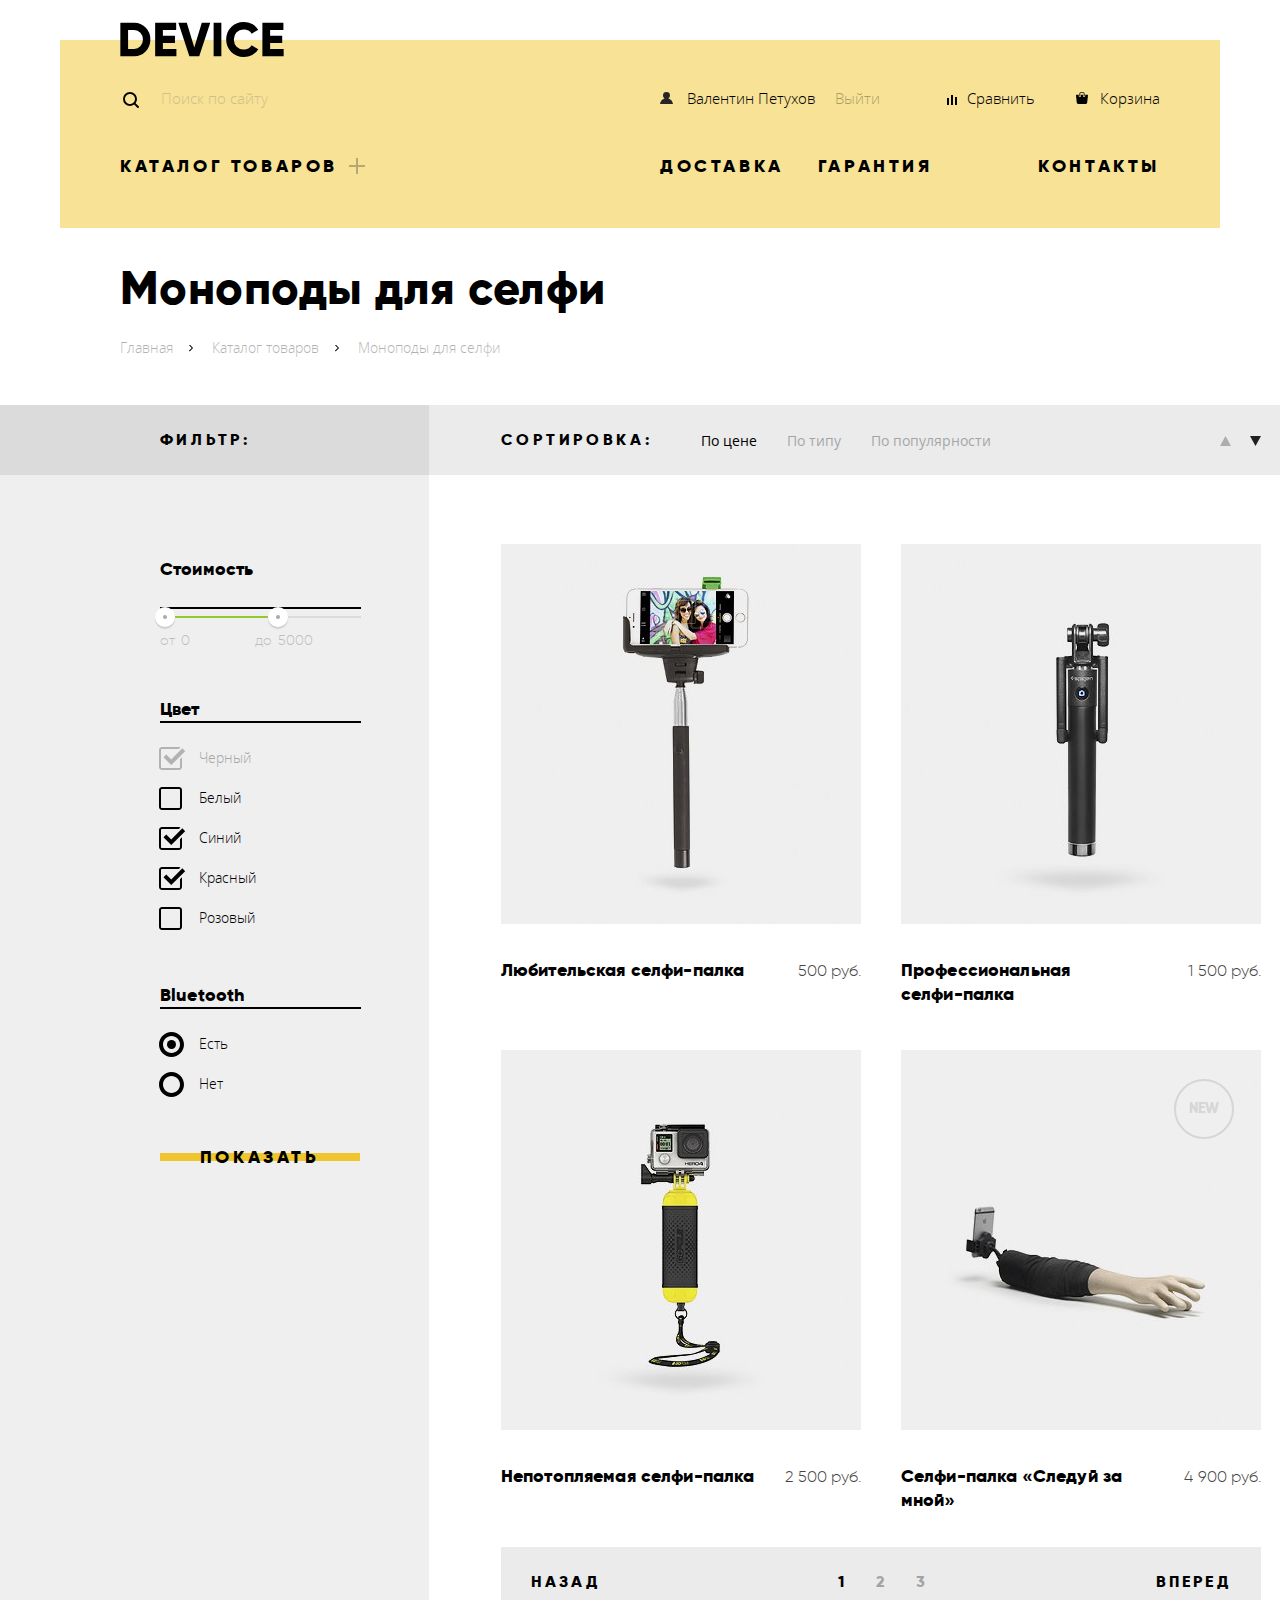
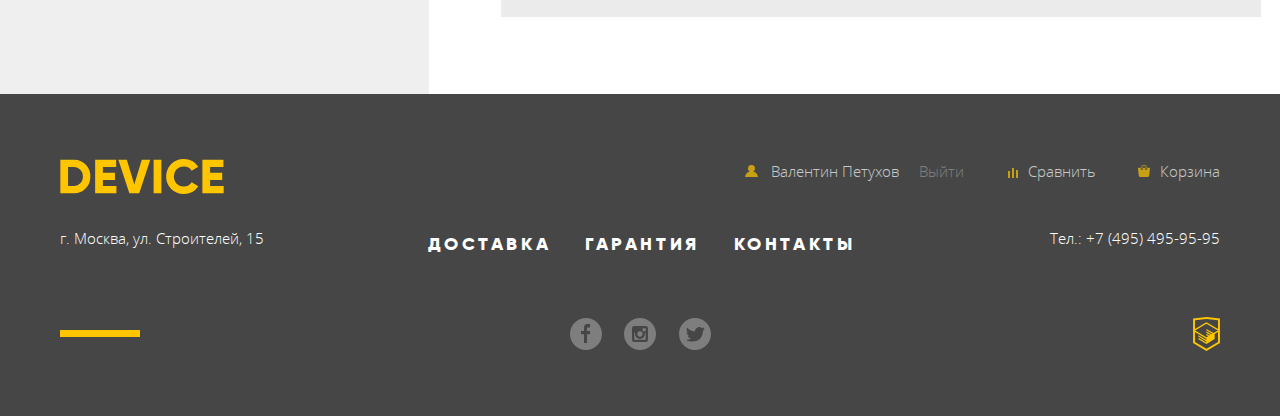
==== commit d702ccc5: "Задание 7. Оформил декоративные элементы внутренней страницы" ====
--- a/catalog.html
+++ b/catalog.html
@@ -16,24 +16,43 @@
 					</svg>
 				</a>
 				<div class="second-menu">
-					<input type="search" placeholder="Поиск по сайту">
+					<div class="search-block">
+						<form action="https://echo.htmlacademy.ru" method="get">
+							<label class="search-label" for="search">Поиск</label>
+							<input id="search" type="text" name="search" placeholder="Поиск по сайту">
+							<button class="search-btn" type="submit"><span>Найти</span></button>
+							<div class="search-line"></div>
+						</form>
+					</div>
 					<ul class="user-menu">
-						<li class="user-menu-item"><a href="#">Валентин Петухов</a></li>
-						<li class="user-menu-item user-menu-item-pale"><a href="#">Выйти</a></li>
-						<li class="user-menu-item"><a href="#">Сравнить</a></li>
-						<li class="user-menu-item"><a href="#">Корзина</a></li>
+						<li class="user-menu-item user-menu-enter">
+							<a class="user-menu-link user-menu-link-user" href="#">Валентин Петухов</a>
+							<a class="user-menu-link user-menu-link-pale" href="#">Выйти</a>
+						</li>
+						<li class="user-menu-item">
+							<a class="user-menu-link user-menu-link-compare" href="#">Сравнить</a>
+						</li>
+						<li class="user-menu-item">
+							<a class="user-menu-link user-menu-link-cart" href="#">Корзина</a>
+						</li>
 					</ul>
 				</div>
 				<ul class="main-menu">
-					<li class="main-menu-item"><a>Каталог товаров</a>
-						<ul class="main-menu-nested-list">
-							<li><a href="#">Виртуальная реальность</a></li>
-							<li><a href="#">Фитнес-браслеты</a></li>
-							<li><a href="#">Квадрокоптеры</a></li>
-							<li><a>Моноподы для селфи</a></li>
-							<li><a href="#">Умные часы</a></li>
-							<li><a href="#">Экшн-камеры</a></li>
-						</ul>
+					<li class="main-menu-item main-menu-item-catalog"><a>Каталог товаров</a>
+						<div class="product-catalog">
+							<ul class="product-catalog-list">
+								<li><a href="#">Виртуальная реальность</a></li>
+								<li><a class="current">Моноподы для селфи</a></li>
+								<li><a href="#">Экшн-камеры</a></li>	
+							</ul>
+							<ul class="product-catalog-list">
+								<li><a href="#">Фитнес-браслеты</a></li>
+								<li><a href="#">Умные часы</a></li>
+							</ul>
+							<ul class="product-catalog-list">
+								<li><a href="#">Квадрокоптеры</a></li>
+							</ul>
+						</div>
 					</li>
 					<li class="main-menu-item"><a href="#">Доставка</a></li>
 					<li class="main-menu-item"><a href="#">Гарантия</a></li>
@@ -60,54 +79,56 @@
 					<fieldset class="filter-price">
 						<legend>Стоимость</legend>
 						<div class="range-controls">
-							<div class="scale"></div>
-							<div class="switcher"></div>
-							<div class="switcher"></div>
+							<div class="scale">
+								<div class="bar"></div>
+							</div>
+							<div class="toggle toggle-min"></div>
+							<div class="toggle toggle-max"></div>
 						</div>
 						<div class="price-values">
-							от <input type="text" name="min-price" value="0">
-							до <input type="text" name="max-price" value="5000">
+							<label class="min-price">от <input type="number" name="min-price" value="0"></label>
+							<label class="max-price">до <input type="number" name="max-price" value="5000"></label>
 						</div>
 					</fieldset>
 					<fieldset class="filter-color">
 						<legend>Цвет</legend>
 						<ul class="property-list">
-							<li>
-								<input type="checkbox" name="black" id="filter-black" checked disabled>
-								<label for="filter-black">Черный</label>
-							</li>
-							<li>
-								<input type="checkbox" name="white" id="filter-white">
-								<label for="filter-white">Белый</label>
-							</li>
-							<li>
-								<input type="checkbox" name="blue" id="filter-blue" checked>
-								<label for="filter-blue">Синий</label>
-							</li>
-							<li>
-								<input type="checkbox" name="red" id="filter-red" checked>
-								<label for="filter-red">Красный</label>
-							</li>
-							<li>
-								<input type="checkbox" name="pink" id="filter-pink">
-								<label for="filter-pink">Розовый</label>
+							<li class="property-item">
+								<input class="visually-hidden property-checkbox" type="checkbox" name="black" id="filter-black" checked disabled>
+								<label class="property-label" for="filter-black">Черный</label>
+							</li>
+							<li class="property-item">
+								<input class="visually-hidden property-checkbox" type="checkbox" name="white" id="filter-white">
+								<label class="property-label" for="filter-white">Белый</label>
+							</li>
+							<li class="property-item">
+								<input class="visually-hidden property-checkbox" type="checkbox" name="blue" id="filter-blue" checked>
+								<label class="property-label" for="filter-blue">Синий</label>
+							</li>
+							<li class="property-item">
+								<input class="visually-hidden property-checkbox" type="checkbox" name="red" id="filter-red" checked>
+								<label class="property-label" for="filter-red">Красный</label>
+							</li>
+							<li class="property-item">
+								<input class="visually-hidden property-checkbox" type="checkbox" name="pink" id="filter-pink">
+								<label class="property-label" for="filter-pink">Розовый</label>
 							</li>	
 						</ul>
 					</fieldset>
 					<fieldset class="filter-bluetooth">
 						<legend>Bluetooth</legend>
 						<ul class="property-list">
-							<li>
-								<input type="radio" name="filter-bluetooth" id="bluetooth-yes" value="yes" checked>
-								<label for="bluetooth-yes">Есть</label>
-							</li>
-							<li>
-								<input type="radio" name="filter-bluetooth" id="bluetooth-no" value="no">
-								<label for="bluetooth-no">Нет</label>
+							<li class="property-item">
+								<input class="visually-hidden property-radio" type="radio" name="filter-bluetooth" id="bluetooth-yes" value="yes" checked>
+								<label class="property-label" for="bluetooth-yes">Есть</label>
+							</li>
+							<li class="property-item">
+								<input class="visually-hidden property-radio" type="radio" name="filter-bluetooth" id="bluetooth-no" value="no">
+								<label class="property-label" for="bluetooth-no">Нет</label>
 							</li>
 						</ul>
 					</fieldset>
-					<button type="submit" class="btn filter-btn">Показать</button>
+					<button type="submit" class="btn filter-btn"><span>Показать</span></button>
 				</form>
 			</aside>
 			<div class="catalog">
@@ -119,9 +140,13 @@
 							<li class="sort-list-item"><a href="#">По типу</a></li>
 							<li class="sort-list-item"><a href="#">По популярности</a></li>
 						</ul>
-						<ul class="sort-list">
-							<li class="sort-list-item"><a href="#">По возростанию</a></li>
-							<li class="sort-list-item sort-list-item-active"><a>По убыванию</a></li>
+						<ul class="sort-list sort-list-volume">
+							<li class="sort-list-item">
+								<a class="sort-link sort-link-up" href="#">По возростанию</a>
+							</li>
+							<li class="sort-list-item sort-list-item-active">
+								<a class="sort-link sort-link-down">По убыванию</a>
+							</li>
 						</ul>
 					</div>
 				</section>
@@ -130,52 +155,52 @@
 						<h2 class="visually-hidden">Список моноподов для селфи</h2>
 						<ul class="product-list">
 							<li class="product-item">
-								<div>
+								<div class="product-item-price">
 									<h3 class="product-name"><a href="#">Любительская селфи-палка</a></h3>
-									<p class="product-price">500 руб</p>
-								</div>
-								<div>
+									<p class="product-price">500 руб.</p>
+								</div>
+								<div class="product-image-wrapper">
 									<img src="img/item-1.jpg" width="360" height="380" alt="Фото любительской селфи-палки">
-									<div>
+									<div class="product-image-hover">
 										<button type="button" class="btn product-into-basket"><span>В корзину</span></button>
 										<button type="button" class="product-add">Добавить к сравнению</button>
 									</div>
 								</div>
 							</li>
 							<li class="product-item">
-								<div>
-									<h3 class="product-name"><a href="#">Профессиональная селфи-палка</a></h3>
-									<p class="product-price">1 500 руб</p>
-								</div>
-								<div>
+								<div class="product-item-price">
+									<h3 class="product-name"><a href="#">Профессиональная <br>селфи-палка</a></h3>
+									<p class="product-price">1 500 руб.</p>
+								</div>
+								<div class="product-image-wrapper">
 									<img src="img/item-2.jpg" width="360" height="380" alt="Фото профессиональной селфи-палки">
-									<div>
+									<div class="product-image-hover">
 										<button type="button" class="btn product-into-basket"><span>В корзину</span></button>
 										<button type="button" class="product-add">Добавить к сравнению</button>
 									</div>
 								</div>
 							</li>
 							<li class="product-item">
-								<div>
+								<div class="product-item-price">
 									<h3 class="product-name"><a href="#">Непотопляемая селфи-палка</a></h3>
-									<p class="product-price">2 500 руб</p>
-								</div>
-								<div>
+									<p class="product-price">2 500 руб.</p>
+								</div>
+								<div class="product-image-wrapper">
 									<img src="img/item-3.jpg" width="360" height="380" alt="Фото непотопляемой селфи-палки">
-									<div>
-										<button type="button" class="btn product-into-basket"><span>В корзину</span></button>
-										<button type="button" class="product-add">Добавить к сравнению</button>
-									</div>
-								</div>
-							</li>
-							<li class="product-item">
-								<div>
+									<div class="product-image-hover">
+										<button type="button" class="btn product-into-basket"><span>В корзину</span></button>
+										<button type="button" class="product-add">Добавить к сравнению</button>
+									</div>
+								</div>
+							</li>
+							<li class="product-item new">
+								<div class="product-item-price">
 									<h3 class="product-name"><a href="#">Селфи-палка &laquo;Следуй за мной&raquo;</a></h3>
-									<p class="product-price">4 900 руб</p>
-								</div>
-								<div>
+									<p class="product-price">4 900 руб.</p>
+								</div>
+								<div class="product-image-wrapper">
 									<img src="img/item-4.jpg" width="360" height="380" alt="Фото селфи-палки &laquo;Следуй за мной&raquo;">
-									<div>
+									<div class="product-image-hover">
 										<button type="button" class="btn product-into-basket"><span>В корзину</span></button>
 										<button type="button" class="product-add">Добавить к сравнению</button>
 									</div>
@@ -206,10 +231,16 @@
 					</svg>
 				</a>
 				<ul class="user-menu">
-					<li class="user-menu-item"><a href="#" class="user-menu-link">Валентин Петухов</a></li>
-					<li class="user-menu-item user-menu-item-pale"><a href="#" class="user-menu-link">Выйти</a></li>
-					<li class="user-menu-item"><a href="#" class="user-menu-link">Сравнить</a></li>
-					<li class="user-menu-item"><a href="#" class="user-menu-link">Корзина</a></li>
+					<li class="user-menu-item">
+						<a href="#" class="user-menu-link user-menu-link-user">Валентин Петухов</a>
+						<a href="#" class="user-menu-link user-menu-link-pale">Выйти</a>
+					</li>
+					<li class="user-menu-item">
+						<a href="#" class="user-menu-link user-menu-link-compare">Сравнить</a>
+					</li>
+					<li class="user-menu-item">
+						<a href="#" class="user-menu-link user-menu-link-cart">Корзина</a>
+					</li>
 				</ul>
 			</div>
 			<div class="main-footer-middle">
@@ -224,11 +255,23 @@
 			<div class="main-footer-bottom">
 				<div class="main-footer-block"></div>
 				<ul class="social-list">
-					<li class="social-item"><a href="#">Facebook</a></li>
-					<li class="social-item"><a href="#">Instagram</a></li>
-					<li class="social-item"><a href="#">Twitter</a></li>
-				</ul>
-				<a href="https://htmlacademy.ru/intensive/htmlcss" class="logo-link">
+					<li class="social-item">
+						<a class="social-link social-link-facebook" href="#">
+							<span class="visually-hidden">Facebook</span>
+						</a>
+					</li>
+					<li class="social-item">
+						<a class="social-link social-link-instagram" href="#">
+							<span class="visually-hidden">Instagram</span>
+						</a>
+					</li>
+					<li class="social-item">
+						<a class="social-link social-link-twitter" href="#">
+							<span class="visually-hidden">Twitter</span>
+						</a>
+					</li>
+				</ul>
+				<a class="sponsor-link" href="https://htmlacademy.ru/intensive/htmlcss">
 					<img src="img/logo-html.svg" width="27" height="34" alt="Логотип HTML Academy">
 				</a>
 			</div>
--- a/css/style.css
+++ b/css/style.css
@@ -23,6 +23,7 @@
 	src: url("../fonts/gilroyextrabold.woff2") format("woff2"), url("../fonts/gilroyextrabold.woff") format("woff");
 }
 body {
+	min-width: 1200px;
 	font-size: 15px;
 	line-height: 30px;
 	font-family: "Open Sans", "Arial", sans-serif;
@@ -52,6 +53,7 @@
 	margin: 0 auto;
 }
 .title {
+	margin: 0;
 	font-family: "Gilroy", "Arial", sans-serif;
 	font-size: 47px;
 	line-height: 48px;
@@ -63,83 +65,246 @@
 	height: 35px;
 }
 .logo-link {
+	display: block;
 	width: 164px;
-	height: 35px;
+	height: 35px;	
+}
+.logo-link[href]:hover {
+	opacity: 0.6;
+}
+.logo-link[href]:active {
+	opacity: 0.3;
+}
+.btn {
+	position: relative;
 	display: block;
-}
-.logo-link[href]:hover {
-	opacity: 60%;
-}
-.logo-link[href]:active {
-	opacity: 30%;
-}
-.btn {
+	padding: 8px 0;
 	font-family: "Gilroy", "Arial", sans-serif;
 	font-size: 18px;
 	line-height: 24px;
 	font-weight: 800;
 	color: #000000;
-	background-image: linear-gradient(to bottom, transparent 40%, #f0c52e 40%, #f0c52e 60%, transparent 60%);
+	text-align: center;
 	text-transform: uppercase;
 	letter-spacing: 0.2em;
-	transition: background 0.5s;
-}
-.btn:hover {
-	background: #f0c52e;
-}
-.btn span:active {
-	opacity: 30%;
+	z-index: 2;
+}
+.btn::before {
+	content: "";
+	position: absolute;
+	left: 0;
+	top: 50%;
+	width: 100%;
+	height: 8px;
+	transform: translateY(-50%);
+	background-color: #f0c52e;
+	z-index: -1;
+	transition: height 0.3s;
+}
+.btn:hover::before {
+	height: 100%;
+}
+.btn:active span {
+	opacity: 0.3;
 }
 .main-header {
+	position: relative;
+	padding: 22px 60px 47px 60px;
 	background-image: linear-gradient(to bottom, #ffffff 40px, #f7e296 40px);
-	padding: 23px 60px 53px 60px;
 }
 .main-header .logo-link {
-	margin-bottom: 35px;
+	margin-bottom: 16px;
 }
 .second-menu {
 	display: flex;
 	justify-content: space-between;
-	margin-bottom: 50px;
-}
-.second-menu input[type="search"] {
-	width: 340px;
+	margin-bottom: 28px;
+}
+form {
+	padding-left: 3px;
+}
+.search-block {
+	position: relative;
+}
+.search-label {
+	display: inline-block;
+	width: 16px;
+	height: 16px;
+	padding-right: 16px;
+	font-size: 0;
+	line-height: 0;
+	vertical-align: middle;
+	background-image: url(../img/search.svg);
+	background-position: left top;
+	background-repeat: no-repeat;
+}
+.search-block input {
+	width: 316px;
+	height: 49px;
+	padding-right: 20px;
+	box-sizing: border-box;
 	font-weight: 300;
-	background-color: transparent; 
+	background-color: transparent;
 	border: 0;
-	opacity: 30%;
-	padding-left: 40px;
-}
-.second-menu input[type="search"]:hover {
-	opacity: 60%;
-}
-.second-menu input[type="search"]:focus {
-	opacity: 100%;
+	border-top: 2px solid transparent;
+	border-bottom: 2px solid transparent;
+	outline: 0;
+}
+.search-block input {
+	opacity: 0.3;
+}
+.search-block input:hover {
+	opacity: 0.6;
+}
+.search-block input:focus {
+	opacity: 1;
+}
+.search-block input:focus + button,
+.search-btn:focus {
+	opacity: 1;
+}
+.search-btn {
+	width: 81px;
+	height: 49px;
+	margin-left: -4px;
+	border: 2px solid #000000;
+	background: transparent;
+	cursor: pointer;
+	opacity: 0;
+}
+.search-btn:hover {
+	color: #ffffff;
+	background-color: #000000;
+}
+.search-btn:active span {
+	opacity: 0.3;
+}
+.search-line {
+	position: absolute;
+	bottom: 0;
+	left: 0;
+	display: none; 
+	width: 100%;
+	height: 2px;
+	background-color: #000000;
+}
+.search-block input:focus ~ .search-line,
+.search-btn:focus ~ .search-line {
+	display: block;
 }
 .user-menu {
+	display: flex;
 	min-width: 500px;
-	list-style: none;
-	padding: 0;
-	margin: 0;
-	display: flex;
-}
-.user-menu-item a{
+	padding: 0;
+	margin: 0;
+	list-style: none;
+}
+.user-menu-item {
+	display: flex;
+	align-items: center;
+}
+.user-menu-item:last-child {
+	margin-left: auto;
+}
+.user-menu-item a {
+	position: relative;
 	color: #000000;
 }
-.user-menu-item a:hover{
-	opacity: 60%;
-}
-.user-menu-item a:active{
-	opacity: 30%;
-}
-.user-menu-item-pale {
-	opacity: 30%;
+.user-menu-item a:hover {
+	opacity: 0.6;
+}
+.user-menu-item a:active {
+	opacity: 0.3;
+}
+.user-menu-link-pale {
+	margin-left: 20px;
+	opacity: 0.3;
+}
+.user-menu-enter {
+	min-width: 226px;
+}
+.user-menu-link-user {
+	padding-left: 27px;
+}
+.user-menu-link-user::before {
+	content: "";
+	position: absolute;
+	width: 13px;
+	height: 100%;
+	background-image: url(../img/user.svg);
+	background-repeat: no-repeat;
+	background-position: center;
+	top: 0;
+	left: 0;
+
+}
+.user-menu-link-compare {
+	padding-left: 20px;
+	margin-left: 61px;
+}
+.user-menu-link-compare::before {
+	content: "";
+	position: absolute;
+	width: 10px;
+	height: 100%;
+	background-image: url(../img/compare.svg);
+	background-repeat: no-repeat;
+	background-position: center;
+	top: 2px;
+	left: 0;
+}
+.user-menu-link-cart {
+	padding-left: 24px;
+}
+.user-menu-link-cart::before {
+	content: "";
+	position: absolute;
+	width: 12px;
+	height: 100%;
+	background-image: url(../img/cart.svg);
+	background-repeat: no-repeat;
+	background-position: center;
+	top: 0;
+	left: 0;
 }
 .main-menu {
 	display: flex;
-	list-style: none;
-	padding: 0;
-	margin: 0;
+	flex-wrap: wrap;
+	padding: 0;
+	margin: 0;
+	list-style: none;
+}
+.main-menu-item-catalog {
+	min-width: 246px;
+	margin-right: 294px;
+	cursor: pointer;
+}
+.main-menu-item-catalog a {
+	padding-right: 16px;
+}
+.main-menu-item-catalog:hover .product-catalog {
+	display: flex;
+}
+.main-menu-item-catalog > a {
+	position: relative;
+}
+.main-menu-item-catalog > a::after {
+	content: "";
+	position: absolute;
+	width: 16px;
+	height: 16px;
+	top: 3px;
+	right: -11px;
+	background-image: url(../img/plus.svg);
+	background-repeat: no-repeat;
+	background-position: center;
+	opacity: 0.3;
+}
+.main-menu-item:nth-child(2) {
+	margin-right: 34px;
+}
+.main-menu-item:last-child {
+	margin-left: auto;
 }
 .main-menu-item > a {
 	font-family: "Gilroy", "Arial", sans-serif;
@@ -151,195 +316,510 @@
 	letter-spacing: 0.2em;
 }
 .main-menu-item > a:hover {
-	opacity: 60%;
+	color: rgba(0, 0, 0, 0.6);
 }
 .main-menu-item > a:active {
-	opacity: 30%;
-}
-.main-menu-nested-list {
-	list-style: none;
-	padding: 0;
-	margin: 0;
-}
-.main-menu-nested-list a {
+	color: rgba(0, 0, 0, 0.3);
+}
+.product-catalog {
+	position: absolute;
+	left: 0;
+	bottom: -112px;
+	display: none;
+	width: 100%;
+	padding: 25px 60px;
+	box-sizing: border-box;
+	background-color: #f7e296;
+	z-index: 2;
+}
+.product-catalog-list {
+	width: 200px;
+	padding: 0;
+	margin: 0;
+	list-style: none;
+}
+.product-catalog-list:first-child {
+	margin-right: 40px;
+}
+.product-catalog-list a {
 	color: #000000;
 	line-height: 36px;
 }
-.main-menu-nested-list a[href]:hover {
-	opacity: 60%;
-}
-.main-menu-nested-list a[href]:active {
-	opacity: 30%;
+.product-catalog-list a[href]:hover {
+	opacity: 0.6;
+}
+.product-catalog-list a[href]:active {
+	opacity: 0.3;
+}
+.product-catalog .current {
+	cursor: default;
 }
 .slider {
-	background-image: linear-gradient(to bottom, #f7e296 113px, #ffffff 113px);
-	margin-bottom: 110px;
+	position: relative;
+	padding-top: 3px;
+	padding-right: 60px;
+	padding-bottom: 95px;
+	background-image: linear-gradient(to bottom, #f7e296 112px, #ffffff 112px);
 }
 .slider-list {
-	list-style: none;
-	padding: 0;
-	margin: 0;
+	padding: 0;
+	margin: 0;
+	list-style: none;
 }
 .slide {
+	position: relative;
 	display: flex;
 	justify-content: space-between;
-	position: relative;
+}
+.slide:not(:first-child) {
+	display: none;
 }
 .slide-number {
 	position: absolute;
-	top: 0;
-	right: 0;
+	top: -16px;
+	right: -12px;
+	margin: 0;
 	font-family: "Gilroy", "Arial", sans-serif;
 	font-size: 179px;
 	line-height: 179px;
 	font-weight: 800;
 	color: #ffffff;
-	margin: 0;
-}
-.slide img {
-	margin-left: 30px;
+}
+.slide-image {
+	width: 566px;
+	text-align: center;
+}
+.slide .btn {
+	width: 220px;
 }
 .slide-content {
-	width: 500px;
+	position: relative;
+	width: 480px;
+	padding-top: 78px;
+	padding-right: 20px;
+}
+.slide-content::before {
+	content: "";
+	position: absolute;
+	top: 35px;
+	left: 0;
+	width: 100px;
+	height: 7px;
+	background-color: #ffffff; 
 }
 .slide-title {
+	margin-bottom: 19px;
 	line-height: 56px;
 }
 .slide-desc {
+	margin: 0;
+	margin-bottom: 44px;
 	color: #464646;
+	letter-spacing: 0.14px;
+}
+.slide-parameters {
+	margin-top: 49px;
+	border-collapse: collapse;
+	border-spacing: 0;
 }
 .slide-parameters tr:first-child {
 	font-family: "Gilroy", "Arial", sans-serif;
 	font-size: 36px;
 	line-height: 48px;
 	font-weight: 300;
+	letter-spacing: 0.01em;
 }
 .slide-parameters tr:last-child {
 	font-size: 13px;
 	line-height: 20px;
 	color: #464646;
+	letter-spacing: 0.01em;
+}
+.slide-parameters td {
+	width: 160px;
+	padding: 0;
+}
+.slide-parameters td:nth-child(2) {
+	width: 140px;
+}
+.parameters-name td {
+	padding-top: 8px;
+}
+.slider-nav {
+	position: absolute;
+	right: 67px;
+	bottom: 249px;
+	padding: 0;
+	margin: 0;
+	list-style: none;
+}
+.dot {
+	display: inline-block;
+	margin-right: 28px;
+	vertical-align: middle;
+}
+.dot input {
+	display: none;
+}
+.dot label {
+	position: relative;
+	font-size: 0;
+}
+.dot label::before {
+	content: "";
+	position: absolute;
+	top: 0;
+	left: 0;
+	width: 12px;
+	height: 12px;
+	font-size: 0;
+	background-image: url(../img/slider-button-empty.svg);
+	background-repeat: no-repeat;
+	background-size: 12px;
+}
+.dot input:checked + label:before {
+	background-image: url(../img/slider-button.svg);
 }
 .category {
-	margin-bottom: 77px;
+	margin-bottom: 45px;
 }
 .category-list {
 	display: flex;
 	justify-content: space-between;
-	list-style: none;
-	margin: 0;
-	padding: 0;
+	margin: 0;
+	padding: 0;
+	list-style: none;
 }
 .category-item {
 	width: 160px;
 }
+.category-image-block {
+	display: flex;
+	justify-content: center;
+	align-items: center;
+	width: 160px;
+	height: 160px;
+	background-color: #f7e296;
+}
+.category-link:hover .category-image-block,
+.category-link:focus .category-image-block {
+	background-color: #f0c52e;
+}
+.category-link:active .category-image,
+.category-link:active .category-name {
+	opacity: 0.6;
+}
+.category-image-monopod {
+	align-items: flex-end;
+}
 .category-item a {
+	display: block;
 	font-family: "Gilroy", "Arial", sans-serif;
 	font-size: 18px;
 	line-height: 24px;
 	font-weight: 800;
 	color: #000000;
 }
-.category-item a:active {
-	opacity: 30%;
+.category-name {
+	margin: 35px 0;
 }
 .services {
+	padding: 0 0 69px 0;
 	background-image: linear-gradient(to bottom, #ffffff 100px, #e5e5e5 100px);
-	padding: 80px 0 69px 0;
-	margin-bottom: 106px;
 }
 .services .container {
 	display: flex;
 	justify-content: space-between;
 }
 .services-list {
-	width: 277px;
-	list-style: none;
-	margin: 0;
-	padding: 0;
+	position: relative;
+	width: 284px;
+	margin: 0;
+	padding: 80px 0 70px 0;
+	list-style: none;
+}
+.services-list::after {
+	content: "";
+	position: absolute;
+	top: 0;
+	right: 0;
+	width: 7px;
+	height: 100%;
+	background-color: #000000;
 }
 .services-item {
+	margin-bottom: 25px;
+}
+.services-bookmark {
+	position: relative;
+	width: 162px;
+	margin: 0;
 	font-family: "Gilroy", "Arial", sans-serif;
 	font-size: 18px;
 	line-height: 24px;
 	font-weight: 800;
+	letter-spacing: 0.2em;
 	text-transform: uppercase;
-	background-image: linear-gradient(to bottom, transparent 40%, #f0c52e 40%, #f0c52e 60%, transparent 60%);
-	letter-spacing: 0.2em;
-}
-.services-item:hover {
-	background: #f0c52e;
-}
-.services-item:active {
+	user-select: none;
+}
+.services-item:last-child {
+	margin-bottom: 0;
+}
+.services-item:active .services-bookmark,
+.services-item-current .services-bookmark {
 	color: #f7e184;
 	background-color: #000000;
+	z-index: 1;
+}
+.services-item:active .btn::before,
+.services-item-current .btn::before,
+.services-item-current,
+.services-item:active {
+	background-color: #000000;
 }
 .services-desc {
 	width: 760px;
+	padding-top: 73px;
+}
+.services-desc-item {
+	position: relative;
+}
+.services-desc-item::after {
+	content: "";
+	position: absolute;
+}
+.services-desc-item-delivery::after {
+	width: 136px;
+	height: 164px;
+	top: 12px;
+	right: 65px;
+	background-image: url(../img/delivery.svg);
+}
+.services-desc-item-warranty {
+	display: none;
+}
+.services-desc-item-warranty::after {
+	width: 171px;
+	height: 194px;
+	top: -12px;
+	right: 45px;
+	background-image: url(../img/warranty.svg);
+}
+.services-desc-item-credit {
+	display: none;
+}
+.services-desc-item-credit::after {
+	width: 156px;
+	height: 186px;
+	top: -12px;
+	right: 69px;
+	background-image: url(../img/credit.svg);
+}
+.services-desc .title {
+	margin-bottom: 31px;
 }
 .services-item-text {
+	width: 445px;
 	color: #464646;
+	letter-spacing: 0.02em;
 }
 .partners {
-	margin-bottom: 100px;
+	padding: 92px 0;
 }
 .partners-list {
 	display: flex;
 	justify-content: space-between;
-	list-style: none;
-	margin: 0;
-	padding: 0;
+	margin: 0;
+	padding: 0;
+	list-style: none;
+}
+.partners-link {
+	display: block;
+	width: 260px;
+	height: 100px;
+	background-repeat: no-repeat;
+	background-position: center;
+}
+.partners-link:hover,
+.partners-link:focus {
+	transition: all 0.3s linear;
+}
+.partners-link-dji {
+	background-image: url(../img/partner-dji.jpg);
+}
+.partners-link-dji:hover,
+.partners-link-dji:focus {
+	background-image: url(../img/partner-dji-hover.png);
+}
+.partners-link-sp-gadgets {
+	background-image: url(../img/partner-sp_gadgets.jpg);
+}
+.partners-link-sp-gadgets:hover,
+.partners-link-sp-gadgets:focus {
+	background-image: url(../img/partner-sp_gadgets-hover.png);
+}
+.partners-link-go-pro {
+	background-image: url(../img/partner-go_pro.jpg);
+}
+.partners-link-go-pro:hover,
+.partners-link-go-pro:focus {
+	background-image: url(../img/partner-go_pro-hover.png);
+}
+.partners-link-vive {
+	background-image: url(../img/partner-vive.jpg);
+}
+.partners-link-vive:hover,
+.partners-link-vive:focus {
+	background-image: url(../img/partner-vive-hover.png);
 }
 .index-column {
 	display: flex;
 	justify-content: space-between;
-	margin-bottom: 90px;
+	padding-bottom: 81px;
 }
 .about-us {
-	width: 470px;
+	position: relative;
+	width: 475px;
+	padding-top: 53px;
+}
+.about-us-title {
+	margin-bottom: 44px;
+}
+.about-us::before,
+.contacts::before {
+	content: "";
+	position: absolute;
+	top: 0;
+	left: 0;
+	width: 80px;
+	height: 7px;
+	background-color: #000000;
 }
 .contacts {
+	position: relative;
 	width: 560px;
+	padding-top: 53px;
+}
+.contacts-title {
+	margin-bottom: 44px;
 }
 .about-us-text,
 .contacts-text {
 	color: #464646;
+	margin-bottom: 31px;
+}
+.contacts-map-link {
+	display: block;
+	margin-top: 40px;
+	margin-bottom: 61px;
 }
 .about-us-transport-company {
+	padding: 0;
+	margin: 0;
+	margin-top: 65px;
+	margin-bottom: 56px;
 	font-family: "Gilroy", "Arial", sans-serif;
 	font-size: 16px;
 	line-height: 40px;
 	font-weight: 800;
+	list-style: none;
+}
+.about-us-transport-company li {
+	position: relative;
+	padding-left: 35px;
+}
+.about-us-transport-company li::before {
+	content: "";
+	position: absolute;
+	top: 16px;
+	left: 0;
+	width: 8px;
+	height: 8px;
+	box-sizing: border-box;
+	border: 2px solid #e5e5e5;
+	border-radius: 50%;
+}
+.index-column-btn {
+	width: 260px;
 }
 .main-footer {
-	padding: 65px 0;
+	padding: 59px 0 65px 0;
 	background-color: #464646;
 }
 .main-footer-top {
 	display: flex;
 	justify-content: space-between;
+	min-height: 47px;
+	margin-bottom: 23px;
+}
+.main-footer .logo-link {
+	align-self: center;
 }
 .main-footer svg {
 	fill: #ffc600;
 }
+.main-footer .user-menu {
+	justify-content: flex-end;
+	align-self: flex-start;
+}
+.main-footer .user-menu-item {
+	margin-left: 34px;
+}
 .main-footer .user-menu-link {
+	padding-left: 30px;
 	line-height: 36px;
 	color: #ffffff;
-	opacity: 70%;
+	opacity: 0.7;
+}
+.main-footer .user-menu-link-pale {
+	padding-left: 0;
+	opacity: 0.3;
+}
+.main-footer .user-menu-link::before {
+	content: "";
+	position: absolute;
+	width: 30px;
+	height: 36px;
+}
+.main-footer .user-menu-link-user::before {
+	left: -5px;
+	background-image: url(../img/user-yellow.svg);
+}
+.main-footer .user-menu-link-compare {
+	margin-left: 0;
+}
+.main-footer .user-menu-link-compare::before {
+	background-image: url(../img/compare-yellow.svg);
+}
+.main-footer .user-menu-link-cart::before {
+	left: -1px;
+	background-image: url(../img/cart-yellow.svg);
 }
 .main-footer .user-menu-link:hover {
-	opacity: 100%;
+	opacity: 1;
 }
 .main-footer .user-menu-link:active {
-	opacity: 30%;
+	opacity: 0.3;
 }
 .main-footer-middle {
 	display: flex;
 	justify-content: space-between;
+	margin-bottom: 58px;
 }
 .adress {
+	width: 253px;
+	margin: 0;
 	color: #ffffff;
 }
 .menu-list {
+	display: flex;
+	flex-wrap: wrap;
+	justify-content: space-between;
+	align-items: center;
+	width: 428px;
+	padding: 0;
+	padding-top: 6px;
+	margin: 0;
 	list-style: none;
 }
 .menu-item a {
@@ -349,15 +829,19 @@
 	font-weight: 800;
 	color: #ffffff;
 	letter-spacing: 0.2em;
+	text-transform: uppercase;
 }
 .menu-item a:hover {
-	opacity: 60%;
+	opacity: 0.6;
 }
 .menu-item a:active {
-	opacity: 30%;
+	opacity: 0.3;
 }
 .main-footer .tel {
+	width: 250px;
+	margin: 0;
 	color: #ffffff;
+	text-align: right;
 }
 .main-footer-bottom {
 	display: flex;
@@ -370,10 +854,56 @@
 	background-color: #ffc600;
 }
 .social-list {
+	display: flex;
+	flex-wrap: wrap;
+	justify-content: space-between;
 	min-width: 141px;
-	list-style: none;
-	margin: 0;
-	padding: 0;
+	margin: 0;
+	padding: 0;
+	list-style: none;
+}
+.social-link {
+	display: block;
+	width: 32px;
+	height: 32px;
+	opacity: 0.3;
+}
+.social-link:hover,
+.social-link:focus {
+	opacity: 0.6;
+}
+.social-link:active {
+	opacity: 0.1;
+}
+.social-link-facebook {
+	background-image: url(../img/fb.svg);
+}
+.social-link-instagram {
+	background-image: url(../img/instagram.svg);
+}
+.social-link-twitter {
+	background-image: url(../img/twitter.svg);
+}
+/*.sponsor-block {
+	width: 80px;
+	text-align: right;
+}*/
+.sponsor-link {
+	display: block;
+    margin-left: 53px;
+    font-size: 0;
+    line-height: 0;
+}
+.sponsor-link:hover,
+.sponsor-link:focus {
+	opacity: 0.6;
+}
+.sponsor-link:active {
+	opacity: 0.3;
+}
+.popup,
+.map-big {
+	display: none;
 }
 .popup label {
 	font-family: "Gilroy", "Arial", sans-serif;
@@ -388,19 +918,19 @@
 	font-weight: 400;
 	background-color: #e5e5e5;
 	border: 0;
-	opacity: 50%;
+	opacity: 0.5;
 	border: 3px solid transparent;
 	outline: none;
 }
 .popup input:hover,
 .popup textarea:hover {
-	opacity: 80%;
+	opacity: 0.8;
 }
 .popup input:focus,
 .popup textarea:focus {
 	border: 3px solid #f7e296;
 	background-color: transparent;
-	opacity: 100%;
+	opacity: 1;
 }
 .popup-submit {
 	border: 0;
@@ -413,25 +943,53 @@
 .inner-page h1 {
 	margin-left: 60px;
 }
+.inner-page .main-header {
+	margin-bottom: 36px;
+}
 .breadcrumbs {
-	list-style: none;
-	margin: 0;
+	display: flex;
+	flex-wrap: wrap;
+	font-size: 14px;
+    line-height: 24px;
+	margin: 0;
+	margin-top: 24px;
 	padding: 0;
 	margin-bottom: 45px;
 	margin-left: 60px;
+	list-style: none;
+}
+.breadcrumbs li {
+	position: relative;
+	margin-right: 39px;
+}
+.breadcrumbs li:after {
+	content: "";
+	position: absolute;
+	top: 50%;
+	right: -20px;
+	width: 4px;
+	height: 7px;
+	background-image: url(../img/nav-arrow.svg);
+	background-repeat: no-repeat;
+	background-position: center;
+	transform: translateY(-50%);
+}
+.breadcrumbs li:last-child {
+	margin-right: 0;
+}
+.breadcrumbs-current::after {
+	display: none;
 }
 .breadcrumbs a, 
 .breadcrumbs-current {
-	font-size: 14px;
-	line-height: 24px;
 	color: #000000;
-	opacity: 30%;
+	opacity: 0.3;
 }
 .breadcrumbs a:hover {
-	opacity: 60%;
+	opacity: 0.6;
 }
 .breadcrumbs a:active {
-	opacity: 10%;
+	opacity: 0.1;
 }
 .catalog-columns {
 	display: flex;
@@ -440,18 +998,21 @@
 	display: flex;
 	flex-direction: column;
 	align-items: flex-end; 
-	width: 32.5%;
+	width: 33.5%;
 	background-color: #efefef;
 }
 .filter-title-wrapper {
 	display: flex;
 	justify-content: flex-end;
+	align-items: center;
 	width: 100%;
+	min-height: 70px;
+	padding-right: 68px;
 	background-color: #dbdbdb;
-	padding-right: 68px;
 }
 .filter-title {
 	width: 201px;
+	margin: 0;
 }
 .filter-title,
 .sort-title {
@@ -459,87 +1020,238 @@
 	font-size: 16px;
 	line-height: 24px;
 	font-weight: 800;
-	letter-spacing: 0.2em;
+	letter-spacing: 0.23em;
 	text-transform: uppercase;
 }
 .filter-form {
 	width: 201px;
-	padding-top: 69px;
+	padding-top: 70px;
 	padding-right: 68px;
 }
 .filter-form fieldset {
+	position: relative;
+	margin: 0;
+	padding: 0;
 	border: 0;
-	margin: 0;
-	padding: 0;
 }
 .filter-form legend {
+	padding-top: 12px;
 	font-family: "Gilroy", "Arial", sans-serif;
 	font-size: 18px;
 	line-height: 24px;
 	font-weight: 800;
 	letter-spacing: 0.01em;
 }
-.filter-form .filter-price {
-	margin-bottom: 34px;
+.filter-form fieldset {
+	margin-bottom: 33px;
+}
+.filter-price::before,
+.filter-color::before,
+.filter-bluetooth::before {
+	content: "";
+	position: absolute;
+	top: 0;
+	left: 0;
+	width: 100%;
+	height: 2px;
+	background-color: #000000;
+}
+.filter-price legend {
+	margin-bottom: 26px;
 }
 .price-values {
 	font-family: "Gilroy", "Arial", sans-serif;
 	font-size: 14px;
 	line-height: 24px;
 	font-weight: 300;
-	opacity: 20%;
-}
-.filter-form .filter-color {
-	margin-bottom: 41px;
+	opacity: 0.2;
+}
+.range-controls {
+	position: relative;
+	padding-left: 5px;
+	padding-top: 9px;
+	padding-bottom: 9px;
+}
+.range-controls .scale {
+	height: 2px;
+	background-color: #dbdbdb;
+}
+.range-controls .bar {
+	height: 2px;
+	width: 60%;
+	background-color: #91c92f;
+}
+.range-controls .toggle {
+	position: absolute;
+	top: 0;
+	width: 20px;
+	height: 20px;
+	background-color: #ffffff;
+	border-radius: 50%;
+	box-shadow: 0 2px 1px 0 #cfcfcf;
+	cursor: pointer;
+}
+.range-controls .toggle:active {
+	transform: scale(1.2);
+}
+.range-controls .toggle::before {
+	content: "";
+	position: absolute;
+	top: 8px;
+	left: 8px;
+	width: 4px;
+	height: 4px;
+	background-color: #ababab;
+	border-radius: 50%;
+}
+.range-controls .toggle-min {
+	left: -5px;
+}
+.range-controls .toggle-max {
+	left: 108px;
+}
+.price-values label {
+	display: inline-block;
+	vertical-align: middle;
+}
+.price-values input {
+	width: 50px;
+	border: 0;
+	background-color: transparent;
+}
+.price-values input[name=min-price] {
+	margin-right: 18px;
 }
 .property-list {
-	list-style: none;
-	margin: 0;
+	margin: 0;
+	margin-top: 17px;
 	padding: 0;
 	font-size: 14px;
 	line-height: 40px;
-}
-.property-list input:disabled + label {
+	list-style: none;
+}
+.property-item {
+	position: relative;
+}
+.property-label {
+	padding-left: 39px;
+	cursor: pointer;
+}
+.property-checkbox + .property-label::before {
+	content: "";
+	position: absolute;
+	top: 0;
+	left: -1px;
+	width: 27px;
+	height: 100%;
+	background-image: url(../img/checkbox-off.svg);
+	background-repeat: no-repeat;
+	background-position: left center;
+}
+.property-label:hover::before {
+	opacity: 0.6;
+}
+.property-checkbox:checked + .property-label::before {
+	background-image: url(../img/checkbox-on.svg);
+}
+input:disabled + .property-label {
 	color: #a6a6a6;
 }
-.filter-form .filter-bluetooth {
-	margin-bottom: 50px;
+input:disabled + .property-label::before {
+	opacity: 0.25;
+}
+.property-radio + .property-label::before {
+	content: "";
+	position: absolute;
+	top: 0;
+	left: -1px;
+	width: 25px;
+	height: 100%;
+	background-image: url(../img/radio-off.svg);
+	background-repeat: no-repeat;
+	background-position: left center;
+}
+.property-radio:checked + .property-label::before {
+	background-image: url(../img/radio-on.svg);
 }
 .filter-btn {
+	width: 200px;
 	border: 0;
 	background-color: transparent;
 }
 .catalog {
-	width: 67.5%;
+	flex-grow: 1;
 }
 .sort {
 	padding-left: 72px;
 	background-color: #ebebeb;
 }
 .sort-wrapper {
+	display: flex;
+	flex-wrap: wrap;
+	align-items: center;
 	width: 760px;
+	min-height: 70px;
 }
 .sort-title {
 	margin: 0;
+	margin-right: 49px;
 }
 .sort-list {
-	list-style: none;
-	margin: 0;
-	padding: 0;
+	display: flex;
+	flex-wrap: wrap;
+	margin: 0;
+	padding: 0;
+	list-style: none;
+}
+.sort-list:last-child {
+	margin-left: auto;
+}
+.sort-list-item {
+	margin-right: 30px;
+}
+.sort-list-item:last-child {
+	margin-right: 0;
 }
 .sort-list a {
 	font-size: 14px;
 	line-height: 18px;
 	color: #000000;
 	font-weight: 400;
-	opacity: 30%;
+	opacity: 0.3;
 }
 .sort-list a[href]:hover {
-	opacity: 60%;
+	opacity: 0.6;
 }
 .sort-list a[href]:active,
 .sort-list-item-active a {
-	opacity: 100%;
+	opacity: 1;
+}
+.sort-list .sort-link {
+	position: relative;
+	display: block;
+	min-height: 10px;
+	font-size: 0;
+	line-height: 0;
+}
+.sort-link::before {
+	content: "";
+	position: absolute;
+	top: 1px;
+	left: -11px;
+	width: 11px;
+	height: 10px;
+	background-repeat: no-repeat;
+	background-position: center;
+}
+.sort-list-volume {
+	line-height: 0;
+}
+.sort-link-up::before {
+	background-image: url(../img/icon-up-dir.svg);
+}
+.sort-link-down::before {
+	background-image: url(../img/icon-down-dir.svg);
 }
 .catalog-container {
 	width: 760px;
@@ -550,19 +1262,57 @@
 .product-list {
 	display: flex;
 	flex-wrap: wrap;
-	list-style: none;
-	margin: 0;
-	padding: 0;
+	justify-content: space-between;
+	margin: 0;
+	padding: 0;
+	list-style: none;
 }
 .product-item {
-	margin-right: 40px;
-	margin-bottom: 65px;
-}
-.product-item:nth-child(2n) {
-	margin-right: 0;
+	position: relative;
+	display: flex;
+	flex-direction: column;
+	margin-bottom: 44px;
+}
+.product-item.new::before {
+	content: "new";
+	position: absolute;
+	top: 29px;
+	right: 27px;
+	width: 56px;
+	height: 56px;
+	font-family: "Gilroy", "Arial", sans-serif;
+	font-size: 14px;
+	line-height: 56px;
+	color: #d6d6d6;
+	font-weight: 800;
+	text-transform: uppercase;
+	text-align: center;
+	border: 2px solid #d6d6d6;
+	border-radius: 50%;
+	z-index: 2;
+}
+.product-image-wrapper {
+	position: relative;
+	width: 360px;
+	height: 380px;
+	margin-bottom: 34px;
+}
+.product-image-wrapper:hover .product-image-hover {
+	display: flex;
+}
+.product-item-price {
+	display: flex;
+	justify-content: space-between;
+	align-items: baseline;
+	order: 1;
+	letter-spacing: 0.01em;
 }
 .product-name {
-	margin: 0;
+	width: 260px;
+	margin: 0;
+}
+.product-name a {
+	display: block;
 }
 .product-name a {
 	font-family: "Gilroy", "Arial", sans-serif;
@@ -573,11 +1323,28 @@
 }
 .product-price {
 	font-family: "Gilroy", "Arial", sans-serif;
+	margin: 0;
 	font-size: 16px;
 	line-height: 24px;
 	color: #464646;
 }
+.product-image-hover {
+	position: absolute;
+	top: 0;
+	left: 0;
+	display: none;
+	flex-direction: column;
+	align-items: center;
+	width: 100%;
+	height: 100%;
+	padding-top: 160px;
+	box-sizing: border-box;
+	background-color: rgba(238, 238, 238, 0.7);
+	cursor: pointer;
+}
 .product-into-basket {
+	width: 200px;
+	margin-bottom: 12px;
 	border: 0;
 	background-color: transparent;
 }
@@ -586,21 +1353,38 @@
 	line-height: 36px;
 	border: 0;
 	background: none;
-	opacity: 50%;
+	opacity: 0.5;
 }
 .product-add:hover {
-	opacity: 100%;
+	opacity: 1;
 }
 .product-add:active {
-	opacity: 20%;
+	opacity: 0.2;
 }
 .pagination {
+	display: flex;
+	justify-content: space-between;
+	align-items: center;
+	margin-top: -9px;
 	background-color: #ebebeb;
 }
 .pagination-list {
-	list-style: none;
+	display: flex;
+	flex-wrap: wrap;
+	justify-content: space-between;
+	padding: 0;
+	margin: 0;
+	list-style: none;
+}
+.pagination-list li {
+	margin: 0 14px;
+}
+.pagination-list .pagination-btn {
+	padding: 0;
 }
 .pagination-btn {
+	display: block;
+	padding: 23px 30px;
 	font-family: "Gilroy", "Arial", sans-serif;
 	font-size: 16px;
 	line-height: 24px;
@@ -609,19 +1393,22 @@
 	letter-spacing: 0.2em;
 	text-transform: uppercase;
 }
+.pagination-btn.prev {
+	margin-right: 11px;
+}
 .pagination .prev:hover,
 .pagination .next:hover {
 	background-color: rgba(0, 0, 0, 0.2); 
 }
 .pagination-btn:active span {
-	opacity: 30%;
+	opacity: 0.3;
 }
 .pagination-list a[href] {
-	opacity: 30%;
+	opacity: 0.3;
 }
 .pagination-list a[href]:hover {
-	opacity: 60%;
+	opacity: 0.6;
 }
 .pagination-list a[href]:active {
-	opacity: 100%;
+	opacity: 1;
 }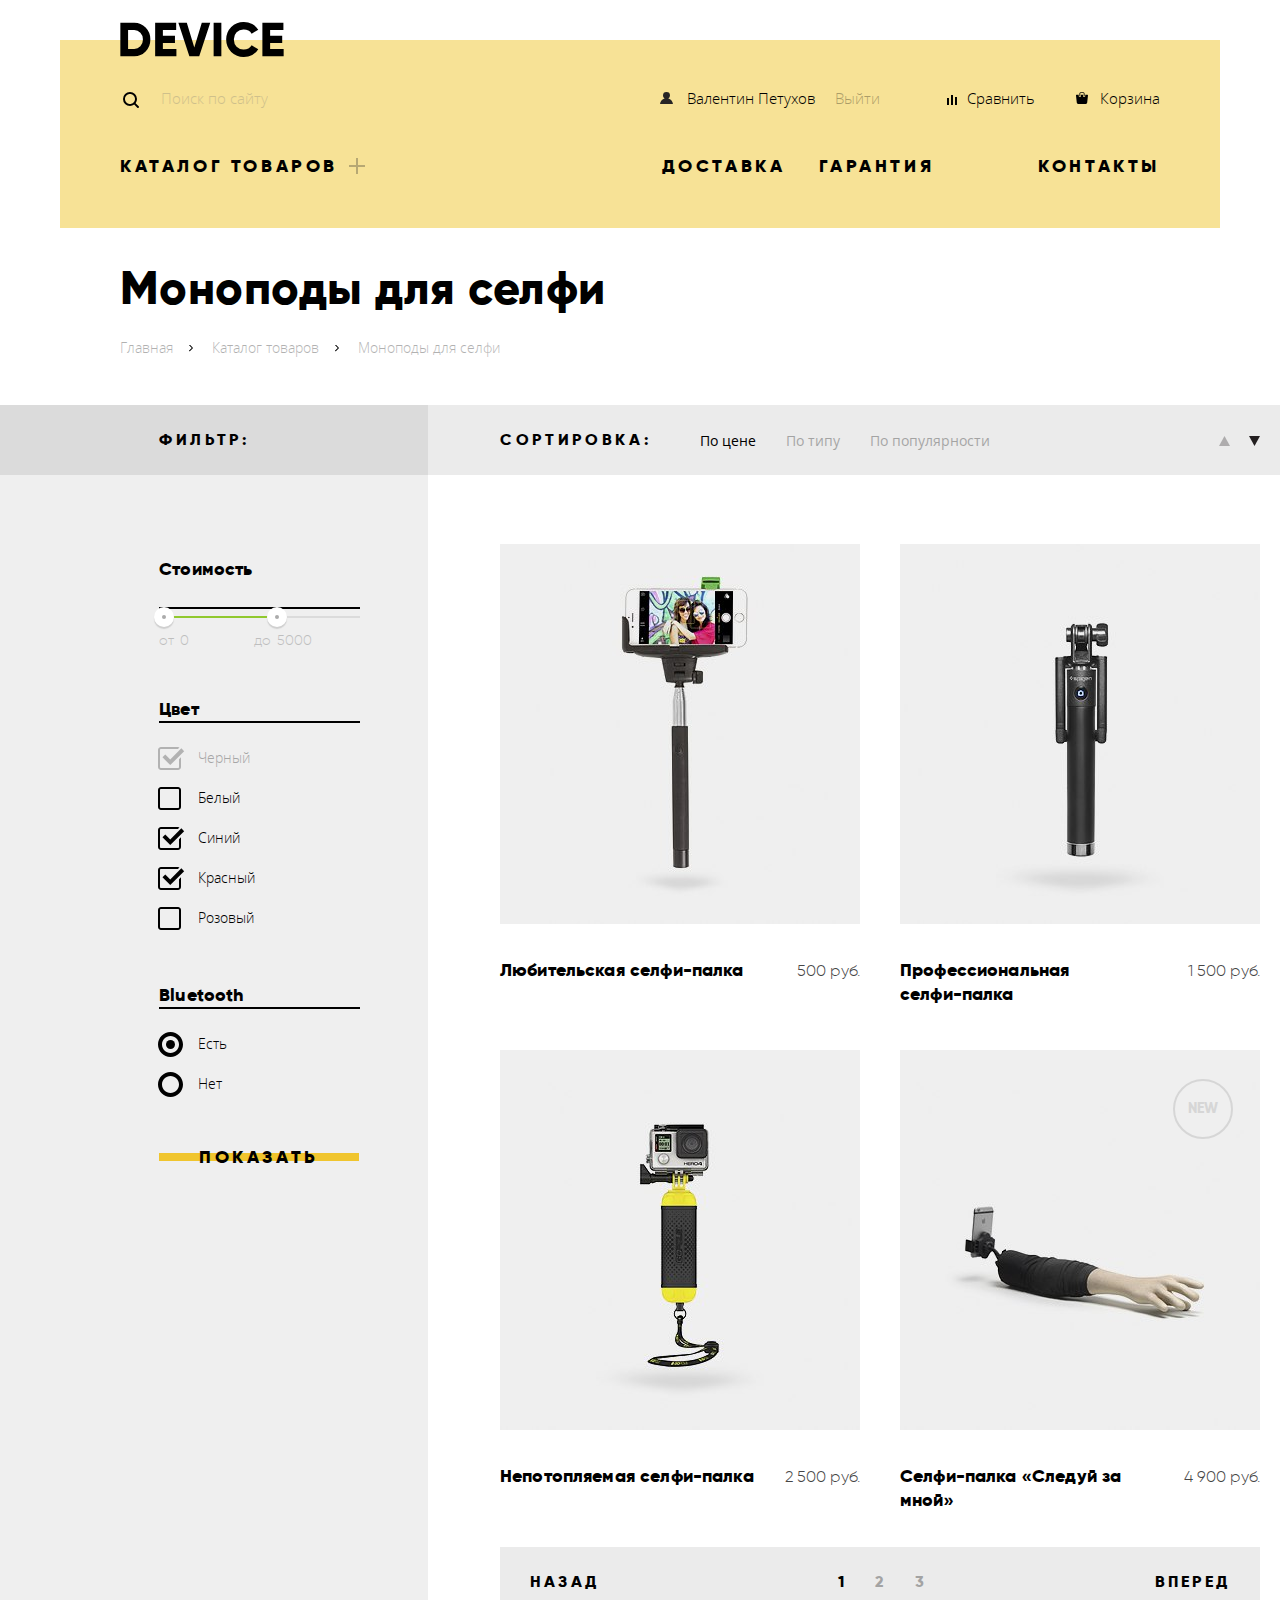
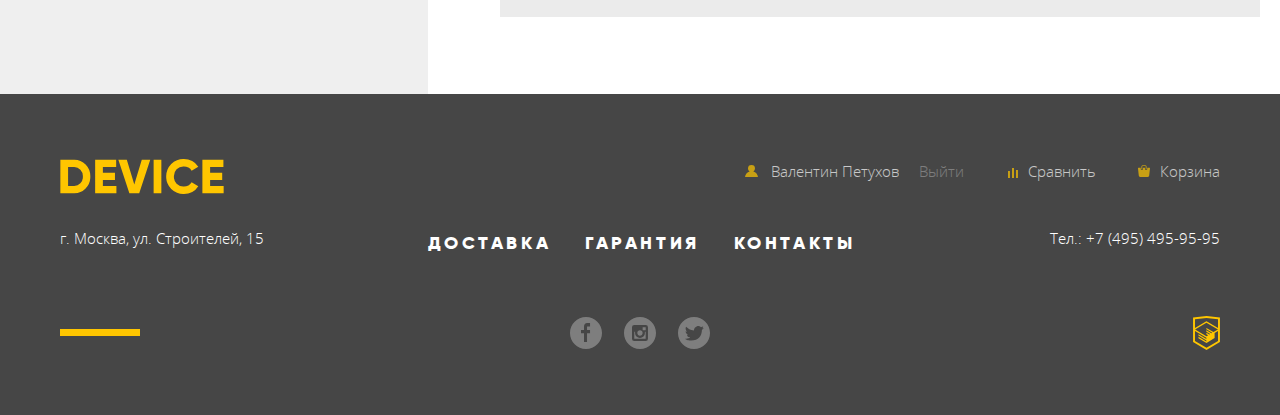
==== commit 1f653c64: "Задание 7. Исправил замечания наставника" ====
--- a/catalog.html
+++ b/catalog.html
@@ -38,7 +38,7 @@
 					</ul>
 				</div>
 				<ul class="main-menu">
-					<li class="main-menu-item main-menu-item-catalog"><a>Каталог товаров</a>
+					<li class="main-menu-item main-menu-item-catalog" tabindex="0"><a>Каталог товаров</a>
 						<div class="product-catalog">
 							<ul class="product-catalog-list">
 								<li><a href="#">Виртуальная реальность</a></li>
--- a/css/style.css
+++ b/css/style.css
@@ -96,12 +96,15 @@
 	top: 50%;
 	width: 100%;
 	height: 8px;
-	transform: translateY(-50%);
+	-webkit-transform: translateY(-50%);
+	        transform: translateY(-50%);
 	background-color: #f0c52e;
 	z-index: -1;
+	-webkit-transition: height 0.3s;
 	transition: height 0.3s;
 }
-.btn:hover::before {
+.btn:hover::before,
+.btn:focus::before {
 	height: 100%;
 }
 .btn:active span {
@@ -116,8 +119,15 @@
 	margin-bottom: 16px;
 }
 .second-menu {
-	display: flex;
-	justify-content: space-between;
+	display: -webkit-box;
+	display: -ms-flexbox;
+	display: flex;
+	-webkit-box-pack: justify;
+	    -ms-flex-pack: justify;
+	        justify-content: space-between;
+	-webkit-box-align: start;
+	    -ms-flex-align: start;
+	        align-items: flex-start;
 	margin-bottom: 28px;
 }
 form {
@@ -142,7 +152,8 @@
 	width: 316px;
 	height: 49px;
 	padding-right: 20px;
-	box-sizing: border-box;
+	-webkit-box-sizing: border-box;
+	        box-sizing: border-box;
 	font-weight: 300;
 	background-color: transparent;
 	border: 0;
@@ -193,18 +204,25 @@
 	display: block;
 }
 .user-menu {
-	display: flex;
-	min-width: 500px;
+	display: -webkit-box;
+	display: -ms-flexbox;
+	display: flex;
+	-ms-flex-wrap: wrap;
+	    flex-wrap: wrap;
+	width: 541px;
 	padding: 0;
 	margin: 0;
 	list-style: none;
 }
 .user-menu-item {
-	display: flex;
-	align-items: center;
-}
-.user-menu-item:last-child {
-	margin-left: auto;
+	display: -webkit-box;
+	display: -ms-flexbox;
+	display: flex;
+	-webkit-box-align: center;
+	    -ms-flex-align: center;
+	        align-items: center;
+	min-height: 49px;
+	margin-left: 41px;
 }
 .user-menu-item a {
 	position: relative;
@@ -221,7 +239,7 @@
 	opacity: 0.3;
 }
 .user-menu-enter {
-	min-width: 226px;
+	min-width: 246px;
 }
 .user-menu-link-user {
 	padding-left: 27px;
@@ -229,18 +247,16 @@
 .user-menu-link-user::before {
 	content: "";
 	position: absolute;
+	top: 0;
+	left: 0;
 	width: 13px;
 	height: 100%;
 	background-image: url(../img/user.svg);
 	background-repeat: no-repeat;
 	background-position: center;
-	top: 0;
-	left: 0;
-
 }
 .user-menu-link-compare {
 	padding-left: 20px;
-	margin-left: 61px;
 }
 .user-menu-link-compare::before {
 	content: "";
@@ -268,21 +284,40 @@
 	left: 0;
 }
 .main-menu {
-	display: flex;
-	flex-wrap: wrap;
+	display: -webkit-box;
+	display: -ms-flexbox;
+	display: flex;
+	-ms-flex-wrap: wrap;
+	    flex-wrap: wrap;
+	-webkit-box-pack: end;
+	    -ms-flex-pack: end;
+	        justify-content: flex-end;
 	padding: 0;
 	margin: 0;
 	list-style: none;
+}
+.main-menu-item {
+	margin-left: 34px;
+}
+.main-menu-item:first-child {
+	margin-left: 0;
+	margin-right: auto;
+}
+.main-menu-item:last-child {
+	margin-left: 104px;
 }
 .main-menu-item-catalog {
 	min-width: 246px;
-	margin-right: 294px;
+	margin-right: 260px;
 	cursor: pointer;
 }
 .main-menu-item-catalog a {
 	padding-right: 16px;
 }
-.main-menu-item-catalog:hover .product-catalog {
+.main-menu-item-catalog:hover .product-catalog,
+.main-menu-item-catalog:focus .product-catalog {
+	display: -webkit-box;
+	display: -ms-flexbox;
 	display: flex;
 }
 .main-menu-item-catalog > a {
@@ -300,12 +335,6 @@
 	background-position: center;
 	opacity: 0.3;
 }
-.main-menu-item:nth-child(2) {
-	margin-right: 34px;
-}
-.main-menu-item:last-child {
-	margin-left: auto;
-}
 .main-menu-item > a {
 	font-family: "Gilroy", "Arial", sans-serif;
 	font-size: 18px;
@@ -328,7 +357,8 @@
 	display: none;
 	width: 100%;
 	padding: 25px 60px;
-	box-sizing: border-box;
+	-webkit-box-sizing: border-box;
+	        box-sizing: border-box;
 	background-color: #f7e296;
 	z-index: 2;
 }
@@ -357,8 +387,8 @@
 .slider {
 	position: relative;
 	padding-top: 3px;
-	padding-right: 60px;
-	padding-bottom: 95px;
+	padding-right: 54px;
+	padding-bottom: 90px;
 	background-image: linear-gradient(to bottom, #f7e296 112px, #ffffff 112px);
 }
 .slider-list {
@@ -368,16 +398,21 @@
 }
 .slide {
 	position: relative;
-	display: flex;
-	justify-content: space-between;
-}
-.slide:not(:first-child) {
+	display: -webkit-box;
+	display: -ms-flexbox;
+	display: flex;
+	-webkit-box-pack: justify;
+	    -ms-flex-pack: justify;
+	        justify-content: space-between;
+    min-height: 500px;
+}
+.slide {
 	display: none;
 }
 .slide-number {
 	position: absolute;
 	top: -16px;
-	right: -12px;
+	right: -6px;
 	margin: 0;
 	font-family: "Gilroy", "Arial", sans-serif;
 	font-size: 179px;
@@ -394,9 +429,8 @@
 }
 .slide-content {
 	position: relative;
-	width: 480px;
+	width: 505px;
 	padding-top: 78px;
-	padding-right: 20px;
 }
 .slide-content::before {
 	content: "";
@@ -414,6 +448,7 @@
 .slide-desc {
 	margin: 0;
 	margin-bottom: 44px;
+	padding-right: 25px;
 	color: #464646;
 	letter-spacing: 0.14px;
 }
@@ -447,45 +482,49 @@
 }
 .slider-nav {
 	position: absolute;
-	right: 67px;
-	bottom: 249px;
-	padding: 0;
-	margin: 0;
-	list-style: none;
-}
-.dot {
+	right: 71px;
+	bottom: 242px;
+	font-size: 0;
+	line-height: 0;
+}
+.slider-nav label {
 	display: inline-block;
-	margin-right: 28px;
-	vertical-align: middle;
-}
-.dot input {
-	display: none;
-}
-.dot label {
-	position: relative;
-	font-size: 0;
-}
-.dot label::before {
-	content: "";
-	position: absolute;
-	top: 0;
-	left: 0;
 	width: 12px;
 	height: 12px;
-	font-size: 0;
+	margin: 10.5px;
+	vertical-align: top;
 	background-image: url(../img/slider-button-empty.svg);
+	background-position: center;
 	background-repeat: no-repeat;
 	background-size: 12px;
 }
-.dot input:checked + label:before {
+#dot1:checked ~ .slider-nav label[for="dot1"],
+#dot2:checked ~ .slider-nav label[for="dot2"],
+#dot3:checked ~ .slider-nav label[for="dot3"] {
 	background-image: url(../img/slider-button.svg);
+}
+#dot1:focus ~ .slider-nav label[for="dot1"],
+#dot2:focus ~ .slider-nav label[for="dot2"],
+#dot3:focus ~ .slider-nav label[for="dot3"] {
+	outline: 2px auto -webkit-focus-ring-color;
+}
+#dot1:checked ~ .slider-list #slide1,
+#dot2:checked ~ .slider-list #slide2,
+#dot3:checked ~ .slider-list #slide3 {
+	display: flex;
 }
 .category {
 	margin-bottom: 45px;
 }
 .category-list {
-	display: flex;
-	justify-content: space-between;
+	display: -webkit-box;
+	display: -ms-flexbox;
+	display: flex;
+	-ms-flex-wrap: wrap;
+	    flex-wrap: wrap;
+	-webkit-box-pack: justify;
+	    -ms-flex-pack: justify;
+	        justify-content: space-between;
 	margin: 0;
 	padding: 0;
 	list-style: none;
@@ -494,9 +533,15 @@
 	width: 160px;
 }
 .category-image-block {
-	display: flex;
-	justify-content: center;
-	align-items: center;
+	display: -webkit-box;
+	display: -ms-flexbox;
+	display: flex;
+	-webkit-box-pack: center;
+	    -ms-flex-pack: center;
+	        justify-content: center;
+	-webkit-box-align: center;
+	    -ms-flex-align: center;
+	        align-items: center;
 	width: 160px;
 	height: 160px;
 	background-color: #f7e296;
@@ -510,7 +555,9 @@
 	opacity: 0.6;
 }
 .category-image-monopod {
-	align-items: flex-end;
+	-webkit-box-align: end;
+	    -ms-flex-align: end;
+	        align-items: flex-end;
 }
 .category-item a {
 	display: block;
@@ -528,8 +575,12 @@
 	background-image: linear-gradient(to bottom, #ffffff 100px, #e5e5e5 100px);
 }
 .services .container {
-	display: flex;
-	justify-content: space-between;
+	display: -webkit-box;
+	display: -ms-flexbox;
+	display: flex;
+	-webkit-box-pack: justify;
+	    -ms-flex-pack: justify;
+	        justify-content: space-between;
 }
 .services-list {
 	position: relative;
@@ -560,22 +611,36 @@
 	font-weight: 800;
 	letter-spacing: 0.2em;
 	text-transform: uppercase;
-	user-select: none;
+	-webkit-user-select: none;
+	   -moz-user-select: none;
+	    -ms-user-select: none;
+	        user-select: none;
 }
 .services-item:last-child {
 	margin-bottom: 0;
 }
 .services-item:active .services-bookmark,
-.services-item-current .services-bookmark {
+#tab1:checked ~ .services-list label[for="tab1"],
+#tab2:checked ~ .services-list label[for="tab2"],
+#tab3:checked ~ .services-list label[for="tab3"] {
 	color: #f7e184;
 	background-color: #000000;
 	z-index: 1;
 }
 .services-item:active .btn::before,
-.services-item-current .btn::before,
-.services-item-current,
+#tab1:checked ~ .services-list li:nth-child(1),
+#tab2:checked ~ .services-list li:nth-child(2),
+#tab3:checked ~ .services-list li:nth-child(3),
+#tab1:checked ~ .services-list label[for="tab1"]::before,
+#tab2:checked ~ .services-list label[for="tab2"]::before,
+#tab3:checked ~ .services-list label[for="tab3"]::before,
 .services-item:active {
 	background-color: #000000;
+}
+#tab1:focus ~ .services-list label[for="tab1"],
+#tab2:focus ~ .services-list label[for="tab2"],
+#tab3:focus ~ .services-list label[for="tab3"] {
+	outline: 2px auto -webkit-focus-ring-color;
 }
 .services-desc {
 	width: 760px;
@@ -595,7 +660,7 @@
 	right: 65px;
 	background-image: url(../img/delivery.svg);
 }
-.services-desc-item-warranty {
+.services-desc-item {
 	display: none;
 }
 .services-desc-item-warranty::after {
@@ -605,9 +670,6 @@
 	right: 45px;
 	background-image: url(../img/warranty.svg);
 }
-.services-desc-item-credit {
-	display: none;
-}
 .services-desc-item-credit::after {
 	width: 156px;
 	height: 186px;
@@ -623,12 +685,21 @@
 	color: #464646;
 	letter-spacing: 0.02em;
 }
+#tab1:checked ~ .services-desc #delivery,
+#tab2:checked ~ .services-desc #warranty,
+#tab3:checked ~ .services-desc #credit {
+	display: block;
+}
 .partners {
 	padding: 92px 0;
 }
 .partners-list {
-	display: flex;
-	justify-content: space-between;
+	display: -webkit-box;
+	display: -ms-flexbox;
+	display: flex;
+	-webkit-box-pack: justify;
+	    -ms-flex-pack: justify;
+	        justify-content: space-between;
 	margin: 0;
 	padding: 0;
 	list-style: none;
@@ -642,6 +713,7 @@
 }
 .partners-link:hover,
 .partners-link:focus {
+	-webkit-transition: all 0.3s linear;
 	transition: all 0.3s linear;
 }
 .partners-link-dji {
@@ -673,8 +745,12 @@
 	background-image: url(../img/partner-vive-hover.png);
 }
 .index-column {
-	display: flex;
-	justify-content: space-between;
+	display: -webkit-box;
+	display: -ms-flexbox;
+	display: flex;
+	-webkit-box-pack: justify;
+	    -ms-flex-pack: justify;
+	        justify-content: space-between;
 	padding-bottom: 81px;
 }
 .about-us {
@@ -735,7 +811,8 @@
 	left: 0;
 	width: 8px;
 	height: 8px;
-	box-sizing: border-box;
+	-webkit-box-sizing: border-box;
+	        box-sizing: border-box;
 	border: 2px solid #e5e5e5;
 	border-radius: 50%;
 }
@@ -747,23 +824,33 @@
 	background-color: #464646;
 }
 .main-footer-top {
-	display: flex;
-	justify-content: space-between;
+	display: -webkit-box;
+	display: -ms-flexbox;
+	display: flex;
+	-webkit-box-pack: justify;
+	    -ms-flex-pack: justify;
+	        justify-content: space-between;
 	min-height: 47px;
 	margin-bottom: 23px;
 }
 .main-footer .logo-link {
-	align-self: center;
+	-ms-flex-item-align: center;
+	    -ms-grid-row-align: center;
+	    align-self: center;
 }
 .main-footer svg {
 	fill: #ffc600;
 }
 .main-footer .user-menu {
-	justify-content: flex-end;
-	align-self: flex-start;
+	-webkit-box-pack: end;
+	    -ms-flex-pack: end;
+	        justify-content: flex-end;
+	-ms-flex-item-align: start;
+	    align-self: flex-start;
 }
 .main-footer .user-menu-item {
 	margin-left: 34px;
+	min-height: 35px;
 }
 .main-footer .user-menu-link {
 	padding-left: 30px;
@@ -802,8 +889,12 @@
 	opacity: 0.3;
 }
 .main-footer-middle {
-	display: flex;
-	justify-content: space-between;
+	display: -webkit-box;
+	display: -ms-flexbox;
+	display: flex;
+	-webkit-box-pack: justify;
+	    -ms-flex-pack: justify;
+	        justify-content: space-between;
 	margin-bottom: 58px;
 }
 .adress {
@@ -812,13 +903,20 @@
 	color: #ffffff;
 }
 .menu-list {
-	display: flex;
-	flex-wrap: wrap;
-	justify-content: space-between;
-	align-items: center;
+	display: -webkit-box;
+	display: -ms-flexbox;
+	display: flex;
+	-ms-flex-wrap: wrap;
+	    flex-wrap: wrap;
+	-webkit-box-pack: justify;
+	    -ms-flex-pack: justify;
+	        justify-content: space-between;
+	-webkit-box-align: center;
+	    -ms-flex-align: center;
+	        align-items: center;
 	width: 428px;
 	padding: 0;
-	padding-top: 6px;
+	padding-top: 5px;
 	margin: 0;
 	list-style: none;
 }
@@ -844,9 +942,15 @@
 	text-align: right;
 }
 .main-footer-bottom {
-	display: flex;
-	justify-content: space-between;
-	align-items: center;
+	display: -webkit-box;
+	display: -ms-flexbox;
+	display: flex;
+	-webkit-box-pack: justify;
+	    -ms-flex-pack: justify;
+	        justify-content: space-between;
+	-webkit-box-align: center;
+	    -ms-flex-align: center;
+	        align-items: center;
 }
 .main-footer-block {
 	width: 80px;
@@ -854,13 +958,18 @@
 	background-color: #ffc600;
 }
 .social-list {
-	display: flex;
-	flex-wrap: wrap;
-	justify-content: space-between;
-	min-width: 141px;
+	display: -webkit-box;
+	display: -ms-flexbox;
+	display: flex;
+	-ms-flex-wrap: wrap;
+	    flex-wrap: wrap;
+	max-width: 400px;
 	margin: 0;
 	padding: 0;
 	list-style: none;
+}
+.social-item {
+	margin: 0 11px;
 }
 .social-link {
 	display: block;
@@ -884,10 +993,6 @@
 .social-link-twitter {
 	background-image: url(../img/twitter.svg);
 }
-/*.sponsor-block {
-	width: 80px;
-	text-align: right;
-}*/
 .sponsor-link {
 	display: block;
     margin-left: 53px;
@@ -937,7 +1042,8 @@
 	background-color: transparent;
 }
 .map-big img{
-	box-shadow: 0 10px 20px 0 rgba(4, 6, 6, 0.2);
+	-webkit-box-shadow: 0 10px 20px 0 rgba(4, 6, 6, 0.2);
+	        box-shadow: 0 10px 20px 0 rgba(4, 6, 6, 0.2);
 }
 										/*---------- catalog.html ----------*/
 .inner-page h1 {
@@ -947,8 +1053,11 @@
 	margin-bottom: 36px;
 }
 .breadcrumbs {
-	display: flex;
-	flex-wrap: wrap;
+	display: -webkit-box;
+	display: -ms-flexbox;
+	display: flex;
+	-ms-flex-wrap: wrap;
+	    flex-wrap: wrap;
 	font-size: 14px;
     line-height: 24px;
 	margin: 0;
@@ -972,7 +1081,8 @@
 	background-image: url(../img/nav-arrow.svg);
 	background-repeat: no-repeat;
 	background-position: center;
-	transform: translateY(-50%);
+	-webkit-transform: translateY(-50%);
+	        transform: translateY(-50%);
 }
 .breadcrumbs li:last-child {
 	margin-right: 0;
@@ -992,19 +1102,34 @@
 	opacity: 0.1;
 }
 .catalog-columns {
+	display: -webkit-box;
+	display: -ms-flexbox;
 	display: flex;
 }
 aside.filter {
-	display: flex;
-	flex-direction: column;
-	align-items: flex-end; 
+	display: -webkit-box;
+	display: -ms-flexbox;
+	display: flex;
+	-webkit-box-orient: vertical;
+	-webkit-box-direction: normal;
+	    -ms-flex-direction: column;
+	        flex-direction: column;
+	-webkit-box-align: end;
+	    -ms-flex-align: end;
+	        align-items: flex-end; 
 	width: 33.5%;
 	background-color: #efefef;
 }
 .filter-title-wrapper {
-	display: flex;
-	justify-content: flex-end;
-	align-items: center;
+	display: -webkit-box;
+	display: -ms-flexbox;
+	display: flex;
+	-webkit-box-pack: end;
+	    -ms-flex-pack: end;
+	        justify-content: flex-end;
+	-webkit-box-align: center;
+	    -ms-flex-align: center;
+	        align-items: center;
 	width: 100%;
 	min-height: 70px;
 	padding-right: 68px;
@@ -1088,11 +1213,13 @@
 	height: 20px;
 	background-color: #ffffff;
 	border-radius: 50%;
-	box-shadow: 0 2px 1px 0 #cfcfcf;
+	-webkit-box-shadow: 0 2px 1px 0 #cfcfcf;
+	        box-shadow: 0 2px 1px 0 #cfcfcf;
 	cursor: pointer;
 }
 .range-controls .toggle:active {
-	transform: scale(1.2);
+	-webkit-transform: scale(1.2);
+	        transform: scale(1.2);
 }
 .range-controls .toggle::before {
 	content: "";
@@ -1154,6 +1281,11 @@
 .property-checkbox:checked + .property-label::before {
 	background-image: url(../img/checkbox-on.svg);
 }
+.property-checkbox:focus + .property-label, 
+.property-radio:focus + .property-label {
+	outline: 2px auto -webkit-focus-ring-color;
+
+}
 input:disabled + .property-label {
 	color: #a6a6a6;
 }
@@ -1180,16 +1312,24 @@
 	background-color: transparent;
 }
 .catalog {
-	flex-grow: 1;
+	-webkit-box-flex: 1;
+	    -ms-flex-positive: 1;
+	        flex-grow: 1;
 }
 .sort {
+	padding-right: 20px;
 	padding-left: 72px;
 	background-color: #ebebeb;
 }
 .sort-wrapper {
-	display: flex;
-	flex-wrap: wrap;
-	align-items: center;
+	display: -webkit-box;
+	display: -ms-flexbox;
+	display: flex;
+	-ms-flex-wrap: wrap;
+	    flex-wrap: wrap;
+	-webkit-box-align: center;
+	    -ms-flex-align: center;
+	        align-items: center;
 	width: 760px;
 	min-height: 70px;
 }
@@ -1198,8 +1338,11 @@
 	margin-right: 49px;
 }
 .sort-list {
-	display: flex;
-	flex-wrap: wrap;
+	display: -webkit-box;
+	display: -ms-flexbox;
+	display: flex;
+	-ms-flex-wrap: wrap;
+	    flex-wrap: wrap;
 	margin: 0;
 	padding: 0;
 	list-style: none;
@@ -1244,6 +1387,9 @@
 	background-repeat: no-repeat;
 	background-position: center;
 }
+.sort-link:focus::before {
+	outline: 2px auto -webkit-focus-ring-color;
+}
 .sort-list-volume {
 	line-height: 0;
 }
@@ -1256,21 +1402,32 @@
 .catalog-container {
 	width: 760px;
 	padding-top: 69px;
+	padding-right: 20px;
 	padding-left: 72px;
 	padding-bottom: 77px;
 }
 .product-list {
-	display: flex;
-	flex-wrap: wrap;
-	justify-content: space-between;
+	display: -webkit-box;
+	display: -ms-flexbox;
+	display: flex;
+	-ms-flex-wrap: wrap;
+	    flex-wrap: wrap;
+	-webkit-box-pack: justify;
+	    -ms-flex-pack: justify;
+	        justify-content: space-between;
 	margin: 0;
 	padding: 0;
 	list-style: none;
 }
 .product-item {
 	position: relative;
-	display: flex;
-	flex-direction: column;
+	display: -webkit-box;
+	display: -ms-flexbox;
+	display: flex;
+	-webkit-box-orient: vertical;
+	-webkit-box-direction: normal;
+	    -ms-flex-direction: column;
+	        flex-direction: column;
 	margin-bottom: 44px;
 }
 .product-item.new::before {
@@ -1298,13 +1455,23 @@
 	margin-bottom: 34px;
 }
 .product-image-wrapper:hover .product-image-hover {
+	display: -webkit-box;
+	display: -ms-flexbox;
 	display: flex;
 }
 .product-item-price {
-	display: flex;
-	justify-content: space-between;
-	align-items: baseline;
-	order: 1;
+	display: -webkit-box;
+	display: -ms-flexbox;
+	display: flex;
+	-webkit-box-pack: justify;
+	    -ms-flex-pack: justify;
+	        justify-content: space-between;
+	-webkit-box-align: baseline;
+	    -ms-flex-align: baseline;
+	        align-items: baseline;
+	-webkit-box-ordinal-group: 2;
+	    -ms-flex-order: 1;
+	        order: 1;
 	letter-spacing: 0.01em;
 }
 .product-name {
@@ -1333,12 +1500,18 @@
 	top: 0;
 	left: 0;
 	display: none;
-	flex-direction: column;
-	align-items: center;
+	-webkit-box-orient: vertical;
+	-webkit-box-direction: normal;
+	    -ms-flex-direction: column;
+	        flex-direction: column;
+	-webkit-box-align: center;
+	    -ms-flex-align: center;
+	        align-items: center;
 	width: 100%;
 	height: 100%;
 	padding-top: 160px;
-	box-sizing: border-box;
+	-webkit-box-sizing: border-box;
+	        box-sizing: border-box;
 	background-color: rgba(238, 238, 238, 0.7);
 	cursor: pointer;
 }
@@ -1362,16 +1535,27 @@
 	opacity: 0.2;
 }
 .pagination {
-	display: flex;
-	justify-content: space-between;
-	align-items: center;
+	display: -webkit-box;
+	display: -ms-flexbox;
+	display: flex;
+	-webkit-box-pack: justify;
+	    -ms-flex-pack: justify;
+	        justify-content: space-between;
+	-webkit-box-align: center;
+	    -ms-flex-align: center;
+	        align-items: center;
 	margin-top: -9px;
 	background-color: #ebebeb;
 }
 .pagination-list {
-	display: flex;
-	flex-wrap: wrap;
-	justify-content: space-between;
+	display: -webkit-box;
+	display: -ms-flexbox;
+	display: flex;
+	-ms-flex-wrap: wrap;
+	    flex-wrap: wrap;
+	-webkit-box-pack: justify;
+	    -ms-flex-pack: justify;
+	        justify-content: space-between;
 	padding: 0;
 	margin: 0;
 	list-style: none;
@@ -1397,7 +1581,9 @@
 	margin-right: 11px;
 }
 .pagination .prev:hover,
-.pagination .next:hover {
+.pagination .prev:focus,
+.pagination .next:hover,
+.pagination .next:focus {
 	background-color: rgba(0, 0, 0, 0.2); 
 }
 .pagination-btn:active span {
@@ -1406,7 +1592,8 @@
 .pagination-list a[href] {
 	opacity: 0.3;
 }
-.pagination-list a[href]:hover {
+.pagination-list a[href]:hover,
+.pagination-list a[href]:focus {
 	opacity: 0.6;
 }
 .pagination-list a[href]:active {
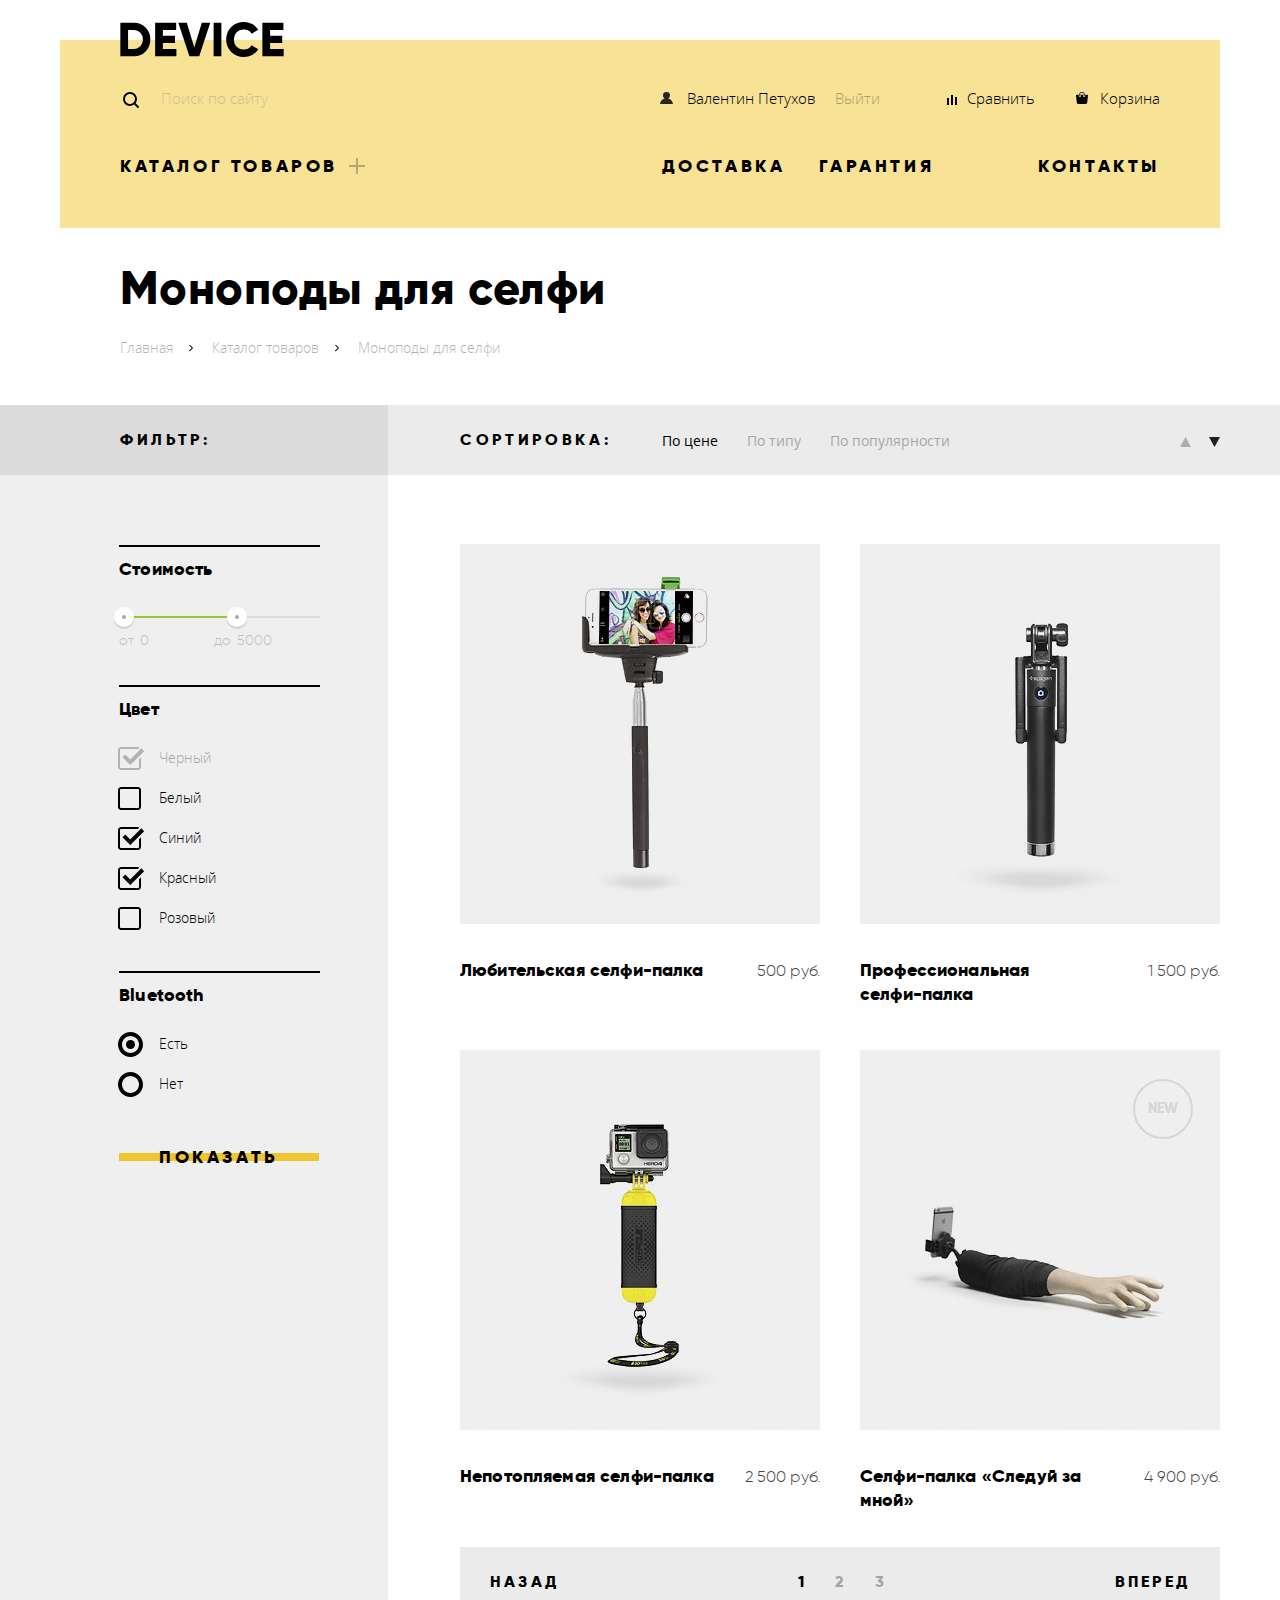
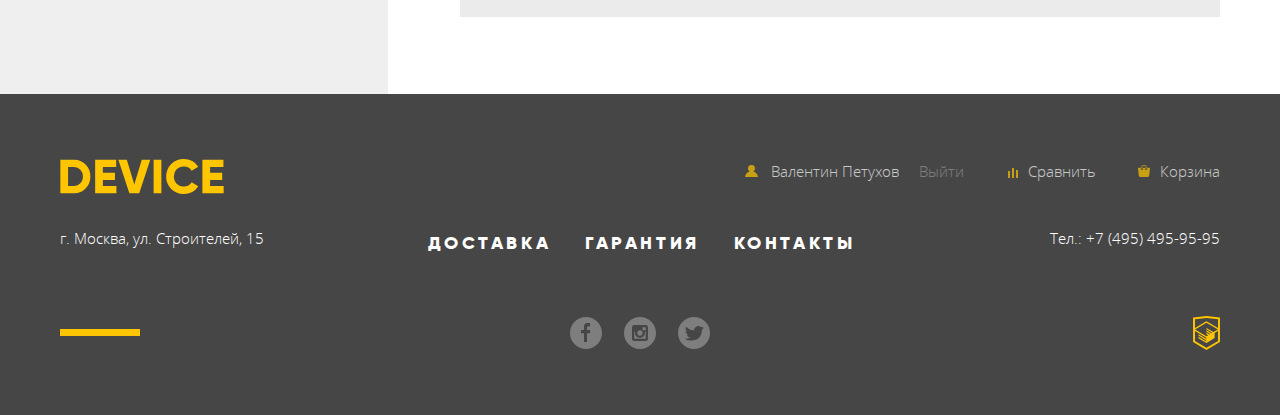
==== commit e574ff2b: "Защита проекта. Исправил замечания. Попытка №1" ====
--- a/catalog.html
+++ b/catalog.html
@@ -4,7 +4,7 @@
 	<meta charset="UTF-8">
 	<title>Моноподы для селфи</title>
 	<link rel="stylesheet" href="css/normalize.css">
-	<link rel="stylesheet" href="css/style.css">
+	<link rel="stylesheet" href="css/style.min.css">
 </head>
 <body class="inner-page">
 	<div class="container">
@@ -26,7 +26,7 @@
 					</div>
 					<ul class="user-menu">
 						<li class="user-menu-item user-menu-enter">
-							<a class="user-menu-link user-menu-link-user" href="#">Валентин Петухов</a>
+							<a class="user-menu-link user-menu-link-user" href="https://htmlacademy.ru/profile/id443953">Валентин Петухов</a>
 							<a class="user-menu-link user-menu-link-pale" href="#">Выйти</a>
 						</li>
 						<li class="user-menu-item">
@@ -71,177 +71,186 @@
 			</ul>
 		</div>
 		<div class="catalog-columns">
-			<aside class="filter">
-				<div class="filter-title-wrapper">
-					<h2 class="filter-title">Фильтр:</h2>
-				</div>
-				<form class="filter-form" action="https://echo.htmlacademy.ru" method="get">
-					<fieldset class="filter-price">
-						<legend>Стоимость</legend>
-						<div class="range-controls">
-							<div class="scale">
-								<div class="bar"></div>
-							</div>
-							<div class="toggle toggle-min"></div>
-							<div class="toggle toggle-max"></div>
-						</div>
-						<div class="price-values">
-							<label class="min-price">от <input type="number" name="min-price" value="0"></label>
-							<label class="max-price">до <input type="number" name="max-price" value="5000"></label>
-						</div>
-					</fieldset>
-					<fieldset class="filter-color">
-						<legend>Цвет</legend>
-						<ul class="property-list">
-							<li class="property-item">
-								<input class="visually-hidden property-checkbox" type="checkbox" name="black" id="filter-black" checked disabled>
-								<label class="property-label" for="filter-black">Черный</label>
-							</li>
-							<li class="property-item">
-								<input class="visually-hidden property-checkbox" type="checkbox" name="white" id="filter-white">
-								<label class="property-label" for="filter-white">Белый</label>
-							</li>
-							<li class="property-item">
-								<input class="visually-hidden property-checkbox" type="checkbox" name="blue" id="filter-blue" checked>
-								<label class="property-label" for="filter-blue">Синий</label>
-							</li>
-							<li class="property-item">
-								<input class="visually-hidden property-checkbox" type="checkbox" name="red" id="filter-red" checked>
-								<label class="property-label" for="filter-red">Красный</label>
-							</li>
-							<li class="property-item">
-								<input class="visually-hidden property-checkbox" type="checkbox" name="pink" id="filter-pink">
-								<label class="property-label" for="filter-pink">Розовый</label>
-							</li>	
-						</ul>
-					</fieldset>
-					<fieldset class="filter-bluetooth">
-						<legend>Bluetooth</legend>
-						<ul class="property-list">
-							<li class="property-item">
-								<input class="visually-hidden property-radio" type="radio" name="filter-bluetooth" id="bluetooth-yes" value="yes" checked>
-								<label class="property-label" for="bluetooth-yes">Есть</label>
-							</li>
-							<li class="property-item">
-								<input class="visually-hidden property-radio" type="radio" name="filter-bluetooth" id="bluetooth-no" value="no">
-								<label class="property-label" for="bluetooth-no">Нет</label>
-							</li>
-						</ul>
-					</fieldset>
-					<button type="submit" class="btn filter-btn"><span>Показать</span></button>
-				</form>
-			</aside>
-			<div class="catalog">
-				<section class="sort">
-					<div class="sort-wrapper">
-						<h2 class="sort-title">Сортировка:</h2>
-						<ul class="sort-list">
-							<li class="sort-list-item sort-list-item-active"><a>По цене</a></li>
-							<li class="sort-list-item"><a href="#">По типу</a></li>
-							<li class="sort-list-item"><a href="#">По популярности</a></li>
-						</ul>
-						<ul class="sort-list sort-list-volume">
-							<li class="sort-list-item">
-								<a class="sort-link sort-link-up" href="#">По возростанию</a>
-							</li>
-							<li class="sort-list-item sort-list-item-active">
-								<a class="sort-link sort-link-down">По убыванию</a>
-							</li>
-						</ul>
+			<div class="container">
+				<aside class="filter">
+					<div class="filter-title-wrapper">
+						<h2 class="filter-title">Фильтр:</h2>
 					</div>
-				</section>
-				<div class="catalog-container">
-					<section class="product">
-						<h2 class="visually-hidden">Список моноподов для селфи</h2>
-						<ul class="product-list">
-							<li class="product-item">
-								<div class="product-item-price">
-									<h3 class="product-name"><a href="#">Любительская селфи-палка</a></h3>
-									<p class="product-price">500 руб.</p>
+					<form class="filter-form" action="https://echo.htmlacademy.ru" method="get">
+						<div class="filter-item-wrap">
+							<fieldset class="filter-price">
+								<legend>Стоимость</legend>
+								<div class="range-controls">
+									<div class="scale">
+										<div class="bar"></div>
+									</div>
+									<div class="toggle toggle-min"></div>
+									<div class="toggle toggle-max"></div>
 								</div>
-								<div class="product-image-wrapper">
-									<img src="img/item-1.jpg" width="360" height="380" alt="Фото любительской селфи-палки">
-									<div class="product-image-hover">
-										<button type="button" class="btn product-into-basket"><span>В корзину</span></button>
-										<button type="button" class="product-add">Добавить к сравнению</button>
-									</div>
+								<div class="price-values">
+									<label class="min-price">от <input type="number" name="min-price" value="0"></label>
+									<label class="max-price">до <input type="number" name="max-price" value="5000"></label>
 								</div>
-							</li>
-							<li class="product-item">
-								<div class="product-item-price">
-									<h3 class="product-name"><a href="#">Профессиональная <br>селфи-палка</a></h3>
-									<p class="product-price">1 500 руб.</p>
-								</div>
-								<div class="product-image-wrapper">
-									<img src="img/item-2.jpg" width="360" height="380" alt="Фото профессиональной селфи-палки">
-									<div class="product-image-hover">
-										<button type="button" class="btn product-into-basket"><span>В корзину</span></button>
-										<button type="button" class="product-add">Добавить к сравнению</button>
-									</div>
-								</div>
-							</li>
-							<li class="product-item">
-								<div class="product-item-price">
-									<h3 class="product-name"><a href="#">Непотопляемая селфи-палка</a></h3>
-									<p class="product-price">2 500 руб.</p>
-								</div>
-								<div class="product-image-wrapper">
-									<img src="img/item-3.jpg" width="360" height="380" alt="Фото непотопляемой селфи-палки">
-									<div class="product-image-hover">
-										<button type="button" class="btn product-into-basket"><span>В корзину</span></button>
-										<button type="button" class="product-add">Добавить к сравнению</button>
-									</div>
-								</div>
-							</li>
-							<li class="product-item new">
-								<div class="product-item-price">
-									<h3 class="product-name"><a href="#">Селфи-палка &laquo;Следуй за мной&raquo;</a></h3>
-									<p class="product-price">4 900 руб.</p>
-								</div>
-								<div class="product-image-wrapper">
-									<img src="img/item-4.jpg" width="360" height="380" alt="Фото селфи-палки &laquo;Следуй за мной&raquo;">
-									<div class="product-image-hover">
-										<button type="button" class="btn product-into-basket"><span>В корзину</span></button>
-										<button type="button" class="product-add">Добавить к сравнению</button>
-									</div>
-								</div>
-							</li>
-						</ul>
+							</fieldset>
+						</div>
+						<div class="filter-item-wrap">
+							<fieldset class="filter-color">
+								<legend>Цвет</legend>
+								<ul class="property-list">
+									<li class="property-item">
+										<input class="visually-hidden property-checkbox" type="checkbox" name="black" id="filter-black" checked disabled>
+										<label class="property-label" for="filter-black">Черный</label>
+									</li>
+									<li class="property-item">
+										<input class="visually-hidden property-checkbox" type="checkbox" name="white" id="filter-white">
+										<label class="property-label" for="filter-white">Белый</label>
+									</li>
+									<li class="property-item">
+										<input class="visually-hidden property-checkbox" type="checkbox" name="blue" id="filter-blue" checked>
+										<label class="property-label" for="filter-blue">Синий</label>
+									</li>
+									<li class="property-item">
+										<input class="visually-hidden property-checkbox" type="checkbox" name="red" id="filter-red" checked>
+										<label class="property-label" for="filter-red">Красный</label>
+									</li>
+									<li class="property-item">
+										<input class="visually-hidden property-checkbox" type="checkbox" name="pink" id="filter-pink">
+										<label class="property-label" for="filter-pink">Розовый</label>
+									</li>	
+								</ul>
+							</fieldset>
+						</div>
+						<div class="filter-item-wrap">
+							<fieldset class="filter-bluetooth">
+								<legend>Bluetooth</legend>
+								<ul class="property-list">
+									<li class="property-item">
+										<input class="visually-hidden property-radio" type="radio" name="filter-bluetooth" id="bluetooth-yes" value="yes" checked>
+										<label class="property-label" for="bluetooth-yes">Есть</label>
+									</li>
+									<li class="property-item">
+										<input class="visually-hidden property-radio" type="radio" name="filter-bluetooth" id="bluetooth-no" value="no">
+										<label class="property-label" for="bluetooth-no">Нет</label>
+									</li>
+								</ul>
+							</fieldset>
+						</div>	
+						<button type="submit" class="btn filter-btn"><span>Показать</span></button>
+					</form>
+				</aside>
+				<div class="catalog">
+					<section class="sort">
+						<div class="sort-wrapper">
+							<h2 class="sort-title">Сортировка:</h2>
+							<ul class="sort-list">
+								<li class="sort-list-item sort-list-item-active"><a>По цене</a></li>
+								<li class="sort-list-item"><a href="#">По типу</a></li>
+								<li class="sort-list-item"><a href="#">По популярности</a></li>
+							</ul>
+							<ul class="sort-list sort-list-volume">
+								<li class="sort-list-item">
+									<a class="sort-link sort-link-up" href="#">По возростанию</a>
+								</li>
+								<li class="sort-list-item sort-list-item-active">
+									<a class="sort-link sort-link-down">По убыванию</a>
+								</li>
+							</ul>
+						</div>
 					</section>
-					<section class="pagination">
-						<h2 class="visually-hidden">Пагинация</h2>
-						<a href="#" class="pagination-btn prev"><span>Назад</span></a>
-						<ul class="pagination-list">
-							<li><a class="pagination-btn">1</a></li>
-							<li><a href="#" class="pagination-btn">2</a></li>
-							<li><a href="#" class="pagination-btn">3</a></li>
-						</ul>
-						<a href="#" class="pagination-btn next"><span>Вперед</span></a>
-					</section>
+					<div class="catalog-container">
+						<section class="product">
+							<h2 class="visually-hidden">Список моноподов для селфи</h2>
+							<ul class="product-list">
+								<li class="product-item">
+									<div class="product-item-price">
+										<h3 class="product-name"><a href="#">Любительская селфи-палка</a></h3>
+										<p class="product-price">500 руб.</p>
+									</div>
+									<div class="product-image-wrapper">
+										<img src="img/item-1.jpg" width="360" height="380" alt="Фото любительской селфи-палки">
+										<div class="product-image-hover">
+											<button type="button" class="btn product-into-basket"><span>В корзину</span></button>
+											<button type="button" class="product-add">Добавить к сравнению</button>
+										</div>
+									</div>
+								</li>
+								<li class="product-item">
+									<div class="product-item-price">
+										<h3 class="product-name"><a href="#">Профессиональная <br>селфи-палка</a></h3>
+										<p class="product-price">1 500 руб.</p>
+									</div>
+									<div class="product-image-wrapper">
+										<img src="img/item-2.jpg" width="360" height="380" alt="Фото профессиональной селфи-палки">
+										<div class="product-image-hover">
+											<button type="button" class="btn product-into-basket"><span>В корзину</span></button>
+											<button type="button" class="product-add">Добавить к сравнению</button>
+										</div>
+									</div>
+								</li>
+								<li class="product-item">
+									<div class="product-item-price">
+										<h3 class="product-name"><a href="#">Непотопляемая селфи-палка</a></h3>
+										<p class="product-price">2 500 руб.</p>
+									</div>
+									<div class="product-image-wrapper">
+										<img src="img/item-3.jpg" width="360" height="380" alt="Фото непотопляемой селфи-палки">
+										<div class="product-image-hover">
+											<button type="button" class="btn product-into-basket"><span>В корзину</span></button>
+											<button type="button" class="product-add">Добавить к сравнению</button>
+										</div>
+									</div>
+								</li>
+								<li class="product-item new">
+									<div class="product-item-price">
+										<h3 class="product-name"><a href="#">Селфи-палка &laquo;Следуй за мной&raquo;</a></h3>
+										<p class="product-price">4 900 руб.</p>
+									</div>
+									<div class="product-image-wrapper">
+										<img src="img/item-4.jpg" width="360" height="380" alt="Фото селфи-палки &laquo;Следуй за мной&raquo;">
+										<div class="product-image-hover">
+											<button type="button" class="btn product-into-basket"><span>В корзину</span></button>
+											<button type="button" class="product-add">Добавить к сравнению</button>
+										</div>
+									</div>
+								</li>
+							</ul>
+						</section>
+						<section class="pagination">
+							<a href="#" class="pagination-btn prev"><span>Назад</span></a>
+							<ul class="pagination-list">
+								<li><a class="pagination-btn">1</a></li>
+								<li><a href="#" class="pagination-btn">2</a></li>
+								<li><a href="#" class="pagination-btn">3</a></li>
+							</ul>
+							<a href="#" class="pagination-btn next"><span>Вперед</span></a>
+						</section>
+					</div>
 				</div>
 			</div>
 		</div>
 	</main>
 	<footer class="main-footer">
 		<div class="container">
-			<div class="main-footer-top">
-				<a href="index.html" class="logo-link">
-					<svg class="logo logo-active" xmlns="http://www.w3.org/2000/svg" viewBox="0 0 164 35">
-						<path d="m0.35 0.7v33.6h13.532a15.723 15.723 0 0 0 11.72-4.824 16.464 16.464 0 0 0 4.712-11.976 16.465 16.465 0 0 0-4.712-11.976 15.723 15.723 0 0 0-11.72-4.824zm7.733 26.208v-18.819h5.8a8.648 8.648 0 0 1 6.5 2.568 9.412 9.412 0 0 1 2.489 6.84 9.41 9.41 0 0 1-2.489 6.84 8.646 8.646 0 0 1-6.5 2.568h-5.8zm34.8-5.952h12.082v-7.3h-12.086v-5.567h13.291v-7.389h-21.024v33.6h21.265v-7.392h-13.532v-5.952zm36.343 13.344 11.019-33.6h-8.458l-7.491 24.72-7.491-24.72h-8.457l11.019 33.6zm14.4 0h7.733v-33.6h-7.733zm38.615-1.416a15.514 15.514 0 0 0 6.041-5.688l-6.67-3.84a7.488 7.488 0 0 1-3.165 3.024 9.874 9.874 0 0 1-4.664 1.1 9.594 9.594 0 0 1-7.177-2.736 9.907 9.907 0 0 1-2.682-7.248 9.908 9.908 0 0 1 2.682-7.248 9.594 9.594 0 0 1 7.177-2.736 9.914 9.914 0 0 1 4.64 1.08 7.6 7.6 0 0 1 3.189 3.048l6.67-3.84a15.881 15.881 0 0 0-6.09-5.688 17.419 17.419 0 0 0-8.409-2.088 17.12 17.12 0 0 0-17.592 17.472 17.12 17.12 0 0 0 17.589 17.476 17.519 17.519 0 0 0 8.458-2.088zm17.881-11.928h12.082v-7.3h-12.085v-5.567h13.29v-7.389h-21.022v33.6h21.264v-7.392h-13.532v-5.952z"/>
-					</svg>
-				</a>
-				<ul class="user-menu">
-					<li class="user-menu-item">
-						<a href="#" class="user-menu-link user-menu-link-user">Валентин Петухов</a>
-						<a href="#" class="user-menu-link user-menu-link-pale">Выйти</a>
-					</li>
-					<li class="user-menu-item">
-						<a href="#" class="user-menu-link user-menu-link-compare">Сравнить</a>
-					</li>
-					<li class="user-menu-item">
-						<a href="#" class="user-menu-link user-menu-link-cart">Корзина</a>
-					</li>
-				</ul>
+			<div class="main-footer-top-wrapper">
+				<div class="main-footer-top">
+					<a href="index.html" class="logo-link">
+						<svg class="logo logo-active" xmlns="http://www.w3.org/2000/svg" viewBox="0 0 164 35">
+							<path d="m0.35 0.7v33.6h13.532a15.723 15.723 0 0 0 11.72-4.824 16.464 16.464 0 0 0 4.712-11.976 16.465 16.465 0 0 0-4.712-11.976 15.723 15.723 0 0 0-11.72-4.824zm7.733 26.208v-18.819h5.8a8.648 8.648 0 0 1 6.5 2.568 9.412 9.412 0 0 1 2.489 6.84 9.41 9.41 0 0 1-2.489 6.84 8.646 8.646 0 0 1-6.5 2.568h-5.8zm34.8-5.952h12.082v-7.3h-12.086v-5.567h13.291v-7.389h-21.024v33.6h21.265v-7.392h-13.532v-5.952zm36.343 13.344 11.019-33.6h-8.458l-7.491 24.72-7.491-24.72h-8.457l11.019 33.6zm14.4 0h7.733v-33.6h-7.733zm38.615-1.416a15.514 15.514 0 0 0 6.041-5.688l-6.67-3.84a7.488 7.488 0 0 1-3.165 3.024 9.874 9.874 0 0 1-4.664 1.1 9.594 9.594 0 0 1-7.177-2.736 9.907 9.907 0 0 1-2.682-7.248 9.908 9.908 0 0 1 2.682-7.248 9.594 9.594 0 0 1 7.177-2.736 9.914 9.914 0 0 1 4.64 1.08 7.6 7.6 0 0 1 3.189 3.048l6.67-3.84a15.881 15.881 0 0 0-6.09-5.688 17.419 17.419 0 0 0-8.409-2.088 17.12 17.12 0 0 0-17.592 17.472 17.12 17.12 0 0 0 17.589 17.476 17.519 17.519 0 0 0 8.458-2.088zm17.881-11.928h12.082v-7.3h-12.085v-5.567h13.29v-7.389h-21.022v33.6h21.264v-7.392h-13.532v-5.952z"/>
+						</svg>
+					</a>
+					<ul class="user-menu">
+						<li class="user-menu-item">
+							<a href="https://htmlacademy.ru/profile/id443953" class="user-menu-link user-menu-link-user">Валентин Петухов</a>
+							<a href="#" class="user-menu-link user-menu-link-pale">Выйти</a>
+						</li>
+						<li class="user-menu-item">
+							<a href="#" class="user-menu-link user-menu-link-compare">Сравнить</a>
+						</li>
+						<li class="user-menu-item">
+							<a href="#" class="user-menu-link user-menu-link-cart">Корзина</a>
+						</li>
+					</ul>
+				</div>
 			</div>
 			<div class="main-footer-middle">
 				<p class="adress">г. Москва, ул. Строителей, 15</p>
@@ -250,7 +259,7 @@
 					<li class="menu-item"><a href="#">Гарантия</a></li>
 					<li class="menu-item"><a href="#">Контакты</a></li>
 				</ul>
-				<p class="tel">Тел.: +7 (495) 495-95-95</p>	
+				<p class="tel"><a class="tel-link" href="tel:+74954959595">Тел.: +7 (495) 495-95-95</a></p>	
 			</div>
 			<div class="main-footer-bottom">
 				<div class="main-footer-block"></div>
--- a/css/style.min.css
+++ b/css/style.min.css
@@ -0,0 +1 @@
+@-webkit-keyframes bounce{0%{-webkit-transform:translateY(-2000px);transform:translateY(-2000px)}70%{-webkit-transform:translateY(30px);transform:translateY(30px)}90%{-webkit-transform:translateY(-10px);transform:translateY(-10px)}to{-webkit-transform:translateY(0);transform:translateY(0)}}@keyframes bounce{0%{-webkit-transform:translateY(-2000px);transform:translateY(-2000px)}70%{-webkit-transform:translateY(30px);transform:translateY(30px)}90%{-webkit-transform:translateY(-10px);transform:translateY(-10px)}to{-webkit-transform:translateY(0);transform:translateY(0)}}@-webkit-keyframes shake{0%,to{-webkit-transform:translateX(0);transform:translateX(0)}10%,30%,50%,70%,90%{-webkit-transform:translateX(-10px);transform:translateX(-10px)}20%,40%,60%,80%{-webkit-transform:translateX(10px);transform:translateX(10px)}}@keyframes shake{0%,to{-webkit-transform:translateX(0);transform:translateX(0)}10%,30%,50%,70%,90%{-webkit-transform:translateX(-10px);transform:translateX(-10px)}20%,40%,60%,80%{-webkit-transform:translateX(10px);transform:translateX(10px)}}@font-face{font-family:"Open Sans";font-weight:400;font-style:normal;src:url(../fonts/opensans.woff2) format("woff2"),url(../fonts/opensans.woff) format("woff")}@font-face{font-family:"Open Sans";font-weight:300;font-style:normal;src:url(../fonts/opensanslight.woff2) format("woff2"),url(../fonts/opensanslight.woff) format("woff")}@font-face{font-family:"Gilroy";font-weight:300;font-style:normal;src:url(../fonts/gilroylight.woff2) format("woff2"),url(../fonts/gilroylight.woff) format("woff")}@font-face{font-family:"Gilroy";font-weight:800;font-style:normal;src:url(../fonts/gilroyextrabold.woff2) format("woff2"),url(../fonts/gilroyextrabold.woff) format("woff")}body{min-width:1200px;font-size:15px;line-height:30px;font-family:"Open Sans","Arial",sans-serif;font-weight:300;color:#000;background-color:#fff}img{max-width:100%}a{text-decoration:none}.visually-hidden{position:absolute;overflow:hidden;clip:rect(0 0 0 0);height:1px;width:1px;margin:-1px;padding:0;border:0}.container{width:1160px;padding:0 20px;margin:0 auto}.title{margin:0;font-family:"Gilroy","Arial",sans-serif;font-size:47px;line-height:48px;font-weight:800;letter-spacing:.01em}.logo,.logo-link{width:164px;height:35px}.logo-link{display:block}.logo-link[href]:hover,.product-catalog-list a[href]:hover,.search-block input:hover,.user-menu-item a:hover{opacity:.6}.btn:active span,.logo-link[href]:active,.product-catalog-list a[href]:active,.search-btn:active span,.user-menu-item a:active{opacity:.3}.btn{position:relative;display:block;padding:8px 0;font-family:"Gilroy","Arial",sans-serif;font-size:18px;line-height:24px;font-weight:800;color:#000;text-align:center;text-transform:uppercase;letter-spacing:.2em;z-index:2}.btn::before{content:"";position:absolute;left:0;top:50%;width:100%;height:8px;-webkit-transform:translateY(-50%);transform:translateY(-50%);background-color:#f0c52e;z-index:-1;-webkit-transition:height .3s;transition:height .3s}.btn:focus::before,.btn:hover::before{height:100%}.main-header{position:relative;padding:22px 60px 47px;background-image:linear-gradient(to bottom,#fff 40px,#f7e296 40px)}.main-header .logo-link{margin-bottom:16px}.second-menu{display:-webkit-box;display:-ms-flexbox;display:flex;-webkit-box-pack:justify;-ms-flex-pack:justify;justify-content:space-between;-webkit-box-align:start;-ms-flex-align:start;align-items:flex-start;margin-bottom:28px}form{padding-left:3px}.search-block{position:relative}.search-label{display:inline-block;width:16px;height:16px;padding-right:16px;font-size:0;line-height:0;vertical-align:middle;background-image:url(../img/search.svg);background-position:left top;background-repeat:no-repeat}.search-block input{width:316px;height:49px;padding-right:20px;-webkit-box-sizing:border-box;box-sizing:border-box;font-weight:300;background-color:transparent;border:0;border-top:2px solid transparent;border-bottom:2px solid transparent;outline:0;opacity:.3}.search-block input:focus,.search-block input:focus+button,.search-btn:focus{opacity:1}.search-btn{width:81px;height:49px;margin-left:-4px;border:2px solid #000;background:0 0;cursor:pointer;opacity:0}.search-btn:hover{color:#fff;background-color:#000}.search-line{position:absolute;bottom:0;left:0;display:none;width:100%;height:2px;background-color:#000}.search-block input:focus~.search-line,.search-btn:focus~.search-line{display:block}.user-menu,.user-menu-item{display:-webkit-box;display:-ms-flexbox;display:flex}.user-menu{-ms-flex-wrap:wrap;flex-wrap:wrap;width:541px;padding:0;margin:0;list-style:none}.user-menu-item{-webkit-box-align:center;-ms-flex-align:center;align-items:center;min-height:49px;margin-left:41px}.user-menu-item a{position:relative;color:#000}.user-menu-link-pale{margin-left:20px;opacity:.3}.user-menu-enter{min-width:246px}.user-menu-link-user{padding-left:27px}.user-menu-link-cart::before,.user-menu-link-compare::before,.user-menu-link-user::before{content:"";position:absolute;top:0;left:0;width:13px;height:100%;background-image:url(../img/user.svg);background-repeat:no-repeat;background-position:center}.user-menu-link-compare{padding-left:20px}.user-menu-link-cart::before,.user-menu-link-compare::before{width:10px;background-image:url(../img/compare.svg);top:2px}.user-menu-link-cart{padding-left:24px}.user-menu-link-cart::before{width:12px;background-image:url(../img/cart.svg);top:0}.main-menu{display:-webkit-box;display:-ms-flexbox;display:flex;-ms-flex-wrap:wrap;flex-wrap:wrap;padding:0;margin:0;list-style:none}.main-menu-item{margin-left:34px}.main-menu-item:first-child{margin-left:0;margin-right:auto}.main-menu-item:last-child{margin-left:104px}.main-menu-item-catalog{min-width:246px;margin-right:260px;cursor:pointer}.main-menu-item-catalog a{padding-right:16px}.main-menu-item-catalog:focus .product-catalog,.main-menu-item-catalog:hover .product-catalog{display:-webkit-box;display:-ms-flexbox;display:flex}.main-menu-item-catalog>a{position:relative}.main-menu-item-catalog>a::after{content:"";position:absolute;width:16px;height:16px;top:3px;right:-11px;background-image:url(../img/plus.svg);background-repeat:no-repeat;background-position:center;opacity:.3}.main-menu-item>a{font-family:"Gilroy","Arial",sans-serif;font-size:18px;line-height:24px;color:#000;font-weight:800;text-transform:uppercase;letter-spacing:.2em}.main-menu-item>a:hover{color:rgba(0,0,0,.6)}.main-menu-item>a:active{color:rgba(0,0,0,.3)}.product-catalog{position:absolute;left:0;bottom:-112px;display:none;width:100%;padding:26px 60px;-webkit-box-sizing:border-box;box-sizing:border-box;background-color:#f7e296;z-index:2}.product-catalog-list{width:200px;padding:0;margin:0;list-style:none}.product-catalog-list:first-child{margin-right:40px}.product-catalog-list a{color:#000;line-height:36px}.product-catalog .current{cursor:default}.slider{position:relative;padding-top:3px;padding-right:50px;padding-bottom:90px;background-image:linear-gradient(to bottom,#f7e296 112px,#fff 112px)}.slider-list{padding:0;margin:0;list-style:none}.slide{position:relative;display:-webkit-box;display:-ms-flexbox;display:flex;-webkit-box-pack:justify;-ms-flex-pack:justify;justify-content:space-between;min-height:500px;display:none}.slide-number{position:absolute;top:-16px;right:-2px;margin:0;font-family:"Gilroy","Arial",sans-serif;font-size:179px;line-height:179px;font-weight:800;color:#fff}.slide-image{width:566px;text-align:center}.slide .btn{width:220px}.slide-content{position:relative;width:510px;padding-top:78px}.slide-content::before{content:"";position:absolute;top:35px;left:0;width:100px;height:7px;background-color:#fff}.slide-title{margin-bottom:19px;line-height:56px}.slide-desc{margin:0 0 44px;padding-right:25px;color:#464646;letter-spacing:.14px}.slide-parameters{margin-top:49px;border-collapse:collapse;border-spacing:0}.slide-parameters tr:first-child{font-family:"Gilroy","Arial",sans-serif;font-size:36px;line-height:48px;font-weight:300;letter-spacing:.01em}.slide-parameters tr:last-child{font-size:13px;line-height:20px;color:#464646;letter-spacing:.01em}.slide-parameters td{width:160px;padding:0}.slide-parameters td:nth-child(2){width:140px}.parameters-name td{padding-top:8px}.slider-nav{position:absolute;right:71px;bottom:242px;font-size:0;line-height:0}.slider-nav label{display:inline-block;width:12px;height:12px;margin:10.5px;vertical-align:top;background-image:url(../img/slider-button-empty.svg);background-position:center;background-repeat:no-repeat;background-size:12px}#dot1:checked~.slider-nav label[for=dot1],#dot2:checked~.slider-nav label[for=dot2],#dot3:checked~.slider-nav label[for=dot3]{background-image:url(../img/slider-button.svg)}#dot1:focus~.slider-nav label[for=dot1],#dot2:focus~.slider-nav label[for=dot2],#dot3:focus~.slider-nav label[for=dot3]{outline:2px auto -webkit-focus-ring-color}#dot1:checked~.slider-list #slide1,#dot2:checked~.slider-list #slide2,#dot3:checked~.slider-list #slide3{display:-webkit-box;display:-ms-flexbox;display:flex}.category{margin-bottom:45px}.category-list{display:-webkit-box;display:-ms-flexbox;display:flex;-ms-flex-wrap:wrap;flex-wrap:wrap;-webkit-box-pack:justify;-ms-flex-pack:justify;justify-content:space-between;margin:0;padding:0;list-style:none}.category-item{width:160px}.category-image-block{display:-webkit-box;display:-ms-flexbox;display:flex;-webkit-box-pack:center;-ms-flex-pack:center;justify-content:center;-webkit-box-align:center;-ms-flex-align:center;align-items:center;width:160px;height:160px;background-color:#f7e296}.category-link:focus .category-image-block,.category-link:hover .category-image-block{background-color:#f0c52e}.category-link:active .category-image,.category-link:active .category-name,.menu-item a:hover{opacity:.6}.category-image-monopod{-webkit-box-align:end;-ms-flex-align:end;align-items:flex-end}.category-item a{display:block;font-family:"Gilroy","Arial",sans-serif;font-size:18px;line-height:24px;font-weight:800;color:#000}.category-name{margin:35px 0}.services{padding:0 0 69px;background-image:linear-gradient(to bottom,#fff 100px,#e5e5e5 100px)}.services .container{display:-webkit-box;display:-ms-flexbox;display:flex;-webkit-box-pack:justify;-ms-flex-pack:justify;justify-content:space-between}.services-list{position:relative;width:284px;margin:0;padding:80px 0 70px;list-style:none}.services-list::after{content:"";position:absolute;top:0;right:0;width:7px;height:100%;background-color:#000}.services-item{margin-bottom:25px}.services-bookmark{position:relative;width:162px;margin:0;font-family:"Gilroy","Arial",sans-serif;font-size:18px;line-height:24px;font-weight:800;letter-spacing:.2em;text-transform:uppercase;-webkit-user-select:none;-moz-user-select:none;-ms-user-select:none;user-select:none}.services-item:last-child{margin-bottom:0}#tab1:checked~.services-list label[for=tab1],#tab2:checked~.services-list label[for=tab2],#tab3:checked~.services-list label[for=tab3],.services-item:active .services-bookmark{color:#f7e184;background-color:#000;z-index:1}#tab1:checked~.services-list label[for=tab1]::before,#tab1:checked~.services-list li:nth-child(1),#tab2:checked~.services-list label[for=tab2]::before,#tab2:checked~.services-list li:nth-child(2),#tab3:checked~.services-list label[for=tab3]::before,#tab3:checked~.services-list li:nth-child(3),.services-item:active,.services-item:active .btn::before{background-color:#000}#tab1:focus~.services-list label[for=tab1],#tab2:focus~.services-list label[for=tab2],#tab3:focus~.services-list label[for=tab3]{outline:2px auto -webkit-focus-ring-color}.services-desc{width:760px;padding-top:73px}.services-desc-item{position:relative;display:none}.services-desc-item::after{content:"";position:absolute}.services-desc-item-delivery::after{width:136px;height:164px;top:12px;right:65px;background-image:url(../img/delivery.svg)}.services-desc-item-warranty::after{width:171px;height:194px;top:-12px;right:45px;background-image:url(../img/warranty.svg)}.services-desc-item-credit::after{width:156px;height:186px;top:-12px;right:69px;background-image:url(../img/credit.svg)}.services-desc .title{margin-bottom:31px}.services-item-text{width:445px;color:#464646;letter-spacing:.02em}#tab1:checked~.services-desc #delivery,#tab2:checked~.services-desc #warranty,#tab3:checked~.services-desc #credit{display:block}.partners{padding:92px 0}.partners-list{display:-webkit-box;display:-ms-flexbox;display:flex;-webkit-box-pack:justify;-ms-flex-pack:justify;justify-content:space-between;margin:0;padding:0;list-style:none}.partners-link{display:block;width:260px;height:100px;background-repeat:no-repeat;background-position:center}.partners-link:focus,.partners-link:hover{-webkit-transition:all .3s linear;transition:all .3s linear}.partners-link-dji{background-image:url(../img/partner-dji.jpg)}.partners-link-dji:focus,.partners-link-dji:hover{background-image:url(../img/partner-dji-hover.png)}.partners-link-sp-gadgets{background-image:url(../img/partner-sp_gadgets.jpg)}.partners-link-sp-gadgets:focus,.partners-link-sp-gadgets:hover{background-image:url(../img/partner-sp_gadgets-hover.png)}.partners-link-go-pro{background-image:url(../img/partner-go_pro.jpg)}.partners-link-go-pro:focus,.partners-link-go-pro:hover{background-image:url(../img/partner-go_pro-hover.png)}.partners-link-vive{background-image:url(../img/partner-vive.jpg)}.partners-link-vive:focus,.partners-link-vive:hover{background-image:url(../img/partner-vive-hover.png)}.index-column{display:-webkit-box;display:-ms-flexbox;display:flex;-webkit-box-pack:justify;-ms-flex-pack:justify;justify-content:space-between;padding-bottom:81px}.about-us{position:relative;width:475px;padding-top:53px}.about-us-title{margin-bottom:44px}.about-us::before,.contacts::before{content:"";position:absolute;top:0;left:0;width:80px;height:7px;background-color:#000}.contacts{position:relative;width:560px;padding-top:53px}.contacts-title{margin-bottom:44px}.about-us-text,.contacts-text{color:#464646;margin-bottom:31px}.contacts-map-link{display:block;margin-top:40px;margin-bottom:69px;font-size:0;line-height:0}.about-us-transport-company{padding:0;margin:65px 0 56px;font-family:"Gilroy","Arial",sans-serif;font-size:16px;line-height:40px;font-weight:800;list-style:none}.about-us-transport-company li{position:relative;padding-left:35px}.about-us-transport-company li::before{content:"";position:absolute;top:16px;left:0;width:8px;height:8px;-webkit-box-sizing:border-box;box-sizing:border-box;border:2px solid #e5e5e5;border-radius:50%}.index-column-btn{width:260px}.main-footer{padding:59px 0 65px;background-color:#464646}.main-footer-top-wrapper{display:-webkit-box;display:-ms-flexbox;display:flex;-webkit-box-orient:vertical;-webkit-box-direction:normal;-ms-flex-direction:column;flex-direction:column}.main-footer-middle,.main-footer-top{display:-webkit-box;display:-ms-flexbox;display:flex;-webkit-box-pack:justify;-ms-flex-pack:justify;justify-content:space-between}.main-footer-top{min-height:47px;margin-bottom:23px}.main-footer .logo-link{-ms-flex-item-align:center;-ms-grid-row-align:center;align-self:center}.main-footer svg{fill:#ffc600}.main-footer .user-menu{-webkit-box-pack:end;-ms-flex-pack:end;justify-content:flex-end;-ms-flex-item-align:start;align-self:flex-start}.main-footer .user-menu-item{margin-left:34px;min-height:35px}.main-footer .user-menu-link{padding-left:30px;line-height:36px;color:#fff;opacity:.7}.main-footer .user-menu-link-pale{padding-left:0;opacity:.3}.main-footer .user-menu-link::before{content:"";position:absolute;width:30px;height:36px}.main-footer .user-menu-link-user::before{left:-5px;background-image:url(../img/user-yellow.svg)}.main-footer .user-menu-link-compare{margin-left:0}.main-footer .user-menu-link-compare::before{background-image:url(../img/compare-yellow.svg)}.main-footer .user-menu-link-cart::before{left:-1px;background-image:url(../img/cart-yellow.svg)}.main-footer .user-menu-link:hover{opacity:1}.main-footer .user-menu-link:active,.menu-item a:active{opacity:.3}.main-footer-middle{margin-bottom:58px}.adress,.main-footer .tel{width:253px;margin:0;color:#fff}.menu-list{-ms-flex-wrap:wrap;flex-wrap:wrap;width:428px;padding:5px 0 0;margin:0;list-style:none}.menu-item a{font-family:"Gilroy","Arial",sans-serif;font-size:18px;line-height:24px;font-weight:800;color:#fff;letter-spacing:.2em;text-transform:uppercase}.main-footer .tel{width:250px;text-align:right}.main-footer .tel-link{color:#fff}.main-footer-bottom,.menu-list{display:-webkit-box;display:-ms-flexbox;display:flex;-webkit-box-pack:justify;-ms-flex-pack:justify;justify-content:space-between;-webkit-box-align:center;-ms-flex-align:center;align-items:center}.main-footer-block{width:80px;height:7px;background-color:#ffc600}.social-list{display:-webkit-box;display:-ms-flexbox;display:flex;-ms-flex-wrap:wrap;flex-wrap:wrap;max-width:400px;margin:0;padding:0;list-style:none}.social-item{margin:0 11px}.social-link{display:block;width:32px;height:32px;opacity:.3}.social-link:focus,.social-link:hover{opacity:.6}.social-link:active{opacity:.1}.social-link-facebook{background-image:url(../img/fb.svg)}.social-link-instagram{background-image:url(../img/instagram.svg)}.social-link-twitter{background-image:url(../img/twitter.svg)}.sponsor-link{display:block;margin-left:53px;font-size:0;line-height:0}.sponsor-link:focus,.sponsor-link:hover{opacity:.6}.sponsor-link:active{opacity:.3}.popup{position:fixed;top:50%;left:50%;-webkit-box-sizing:border-box;box-sizing:border-box;background-color:#fff;-webkit-box-shadow:0 10px 20px rgba(4,6,6,.2);box-shadow:0 10px 20px rgba(4,6,6,.2);z-index:2}.write{display:none;width:960px;height:553px;padding:80px 100px;margin-left:-480px;margin-top:-277px}.write label{font-family:"Gilroy","Arial",sans-serif;font-size:18px;line-height:24px;font-weight:800}.write input,.write textarea{font-size:14px;line-height:18px;font-weight:400;background-color:#e5e5e5;opacity:.5;border:3px solid transparent;outline:0}.write input:hover,.write textarea:hover{opacity:.8}.write input:focus,.write textarea:focus{border:3px solid #f7e296;background-color:transparent;opacity:1}.write input:invalid{background-color:rgba(237,181,181,.5);border-color:transparent}.write-user-data{display:-webkit-box;display:-ms-flexbox;display:flex;-webkit-box-pack:justify;-ms-flex-pack:justify;justify-content:space-between;margin-bottom:35px}.write-user-mail input,.write-user-message textarea,.write-user-name input{display:block;width:360px;padding:16px 20px;margin-top:7px;-webkit-box-sizing:border-box;box-sizing:border-box}.write-user-message{margin-bottom:41px}.write-user-message textarea{width:100%;height:156px;resize:none}.close-btn,.write-submit{border:0;background-color:transparent}.write-submit{min-width:200px}.close-btn{position:absolute;top:22px;right:22px;width:55px;height:55px;font-size:0;border-radius:50%;background-image:url(../img/modal-close.svg);background-repeat:no-repeat;background-position:center;cursor:pointer;opacity:.5;z-index:3}.close-btn:focus,.close-btn:hover{opacity:1;outline:0}.close-btn:active,.pagination-btn:active span{opacity:.3}.map-big{display:none;width:960px;height:559px;margin-left:-480px;margin-top:-280px}.map-big iframe{position:relative;z-index:2;border:0}.map-big p{position:absolute;top:0;left:0;z-index:1;margin:0}.map-big img{-webkit-box-shadow:0 10px 20px 0 rgba(4,6,6,.2);box-shadow:0 10px 20px 0 rgba(4,6,6,.2)}.popup-show{display:block;-webkit-animation:bounce .6s;animation:bounce .6s}.popup-error{-webkit-animation:shake .6s;animation:shake .6s}.inner-page h1{margin-left:60px}.inner-page .main-header{margin-bottom:36px}.breadcrumbs{display:-webkit-box;display:-ms-flexbox;display:flex;-ms-flex-wrap:wrap;flex-wrap:wrap;font-size:14px;line-height:24px;padding:0;margin:24px 0 45px 60px;list-style:none}.breadcrumbs li{position:relative;margin-right:39px}.breadcrumbs li:after{content:"";position:absolute;top:50%;right:-20px;width:4px;height:7px;background-image:url(../img/nav-arrow.svg);background-repeat:no-repeat;background-position:center;-webkit-transform:translateY(-50%);transform:translateY(-50%)}.breadcrumbs li:last-child{margin-right:0}.breadcrumbs-current::after{display:none}.breadcrumbs a,.breadcrumbs-current{color:#000;opacity:.3}.breadcrumbs a:hover{opacity:.6}.breadcrumbs a:active{opacity:.1}.catalog-columns{overflow-x:hidden}.catalog-columns .container{display:-webkit-box;display:-ms-flexbox;display:flex}aside.filter{position:relative;width:328px;background-color:#efefef}.filter-title-wrapper::before,.filter::before{content:"";position:absolute;top:0;right:0;width:100vw;height:100%;background-color:#efefef;z-index:-1}.filter-title-wrapper{position:relative;width:100%;padding:23px 68px 23px 60px;-webkit-box-sizing:border-box;box-sizing:border-box;background-color:#dbdbdb}.filter-title-wrapper::before{background-color:#dbdbdb}.filter-title{width:201px;margin:0}.filter-title,.sort-title{font-family:"Gilroy","Arial",sans-serif;font-size:16px;line-height:24px;font-weight:800;letter-spacing:.23em;text-transform:uppercase}.filter-form{padding-top:70px;padding-right:68px;padding-left:59px}.filter-form fieldset{position:relative;padding:0;border:0;margin:0 0 33px}.filter-form legend{padding-top:12px;font-family:"Gilroy","Arial",sans-serif;font-size:18px;line-height:24px;font-weight:800;letter-spacing:.01em}.filter-item-wrap{position:relative}.filter-item-wrap::before{content:"";position:absolute;top:0;left:0;width:100%;height:2px;background-color:#000}.filter-price legend{margin-bottom:26px}.price-values{font-family:"Gilroy","Arial",sans-serif;font-size:14px;line-height:24px;font-weight:300;opacity:.2}.range-controls{position:relative;padding-left:5px;padding-top:9px;padding-bottom:9px}.range-controls .scale{height:2px;background-color:#dbdbdb}.range-controls .bar{height:2px;width:60%;background-color:#91c92f}.range-controls .toggle{position:absolute;top:0;width:20px;height:20px;background-color:#fff;border-radius:50%;-webkit-box-shadow:0 2px 1px 0 #cfcfcf;box-shadow:0 2px 1px 0 #cfcfcf;cursor:pointer}.range-controls .toggle:active{-webkit-transform:scale(1.2);transform:scale(1.2)}.range-controls .toggle::before{content:"";position:absolute;top:8px;left:8px;width:4px;height:4px;background-color:#ababab;border-radius:50%}.range-controls .toggle-min{left:-5px}.range-controls .toggle-max{left:108px}.price-values label{display:inline-block;vertical-align:middle}.price-values input{width:50px;border:0;background-color:transparent}.price-values input[name=min-price]{margin-right:18px}.property-list{margin:17px 0 0;padding:0;font-size:14px;line-height:40px;list-style:none}.property-item{position:relative}.property-label{padding-left:40px;cursor:pointer}.property-checkbox+.property-label::before{content:"";position:absolute;top:0;left:-1px;width:27px;height:100%;background-image:url(../img/checkbox-off.svg);background-repeat:no-repeat;background-position:left center}.property-label:hover::before,.sort-list a[href]:hover{opacity:.6}.property-checkbox:checked+.property-label::before{background-image:url(../img/checkbox-on.svg)}.property-checkbox:focus+.property-label,.property-radio:focus+.property-label{outline:2px auto -webkit-focus-ring-color}input:disabled+.property-label{color:#a6a6a6}input:disabled+.property-label::before{opacity:.25}.property-radio+.property-label::before{content:"";position:absolute;top:0;left:-1px;width:25px;height:100%;background-image:url(../img/radio-off.svg);background-repeat:no-repeat;background-position:left center}.property-radio:checked+.property-label::before{background-image:url(../img/radio-on.svg)}.filter-btn{width:200px;border:0;background-color:transparent}.catalog{-webkit-box-flex:1;-ms-flex-positive:1;flex-grow:1}.sort,.sort::before{background-color:#ebebeb}.sort{position:relative;padding-left:72px}.sort::before{content:"";position:absolute;top:0;left:0;width:100vw;height:100%;z-index:-1}.sort-wrapper{display:-webkit-box;display:-ms-flexbox;display:flex;-ms-flex-wrap:wrap;flex-wrap:wrap;padding-top:23px;padding-bottom:23px}.sort-title{margin:0 51px 0 0}.sort-list{display:-webkit-box;display:-ms-flexbox;display:flex;-ms-flex-wrap:wrap;flex-wrap:wrap;margin:0;padding:0;list-style:none}.sort-list:last-child{margin-left:auto}.sort-list-item{margin-right:29px;line-height:24px}.sort-list-item:last-child,.sort-list-volume .sort-list-item:last-child{margin-right:0}.sort-list a{font-size:14px;line-height:18px;color:#000;font-weight:400;opacity:.3}.sort-list a[href]:active,.sort-list-item-active a{opacity:1}.sort-list .sort-link{position:relative;display:block;min-height:10px;min-width:11px;font-size:0;line-height:0}.sort-link::before{content:"";position:absolute;top:9px;left:0;width:11px;height:10px;background-repeat:no-repeat;background-position:center}.sort-link:focus::before{outline:2px auto -webkit-focus-ring-color}.sort-list-volume{line-height:0}.sort-list-volume .sort-list-item{margin-right:18px}.sort-link-up::before{background-image:url(../img/icon-up-dir.svg)}.sort-link-down::before{background-image:url(../img/icon-down-dir.svg)}.catalog-container{width:760px;padding-top:69px;padding-left:72px;padding-bottom:77px}.product-item,.product-list{display:-webkit-box;display:-ms-flexbox;display:flex}.product-list{-ms-flex-wrap:wrap;flex-wrap:wrap;-webkit-box-pack:justify;-ms-flex-pack:justify;justify-content:space-between;margin:0;padding:0;list-style:none}.product-item{position:relative;-webkit-box-orient:vertical;-webkit-box-direction:normal;-ms-flex-direction:column;flex-direction:column;margin-bottom:44px}.product-item.new::before{content:"new";position:absolute;top:29px;right:27px;width:56px;height:56px;font-family:"Gilroy","Arial",sans-serif;font-size:14px;line-height:56px;color:#d6d6d6;font-weight:800;text-transform:uppercase;text-align:center;border:2px solid #d6d6d6;border-radius:50%;z-index:2}.product-image-wrapper{position:relative;width:360px;height:380px;margin-bottom:34px}.product-image-wrapper:hover .product-image-hover,.product-item-price{display:-webkit-box;display:-ms-flexbox;display:flex}.product-item-price{-webkit-box-pack:justify;-ms-flex-pack:justify;justify-content:space-between;-webkit-box-align:baseline;-ms-flex-align:baseline;align-items:baseline;-webkit-box-ordinal-group:2;-ms-flex-order:1;order:1;letter-spacing:.01em}.product-name{width:260px;margin:0}.product-name a,.product-price{font-family:"Gilroy","Arial",sans-serif;line-height:24px}.product-name a{display:block;font-size:18px;color:#000;font-weight:800}.product-price{margin:0;font-size:16px;color:#464646}.product-image-hover{position:absolute;top:0;left:0;display:none;-webkit-box-orient:vertical;-webkit-box-direction:normal;-ms-flex-direction:column;flex-direction:column;-webkit-box-align:center;-ms-flex-align:center;align-items:center;width:100%;height:100%;padding-top:160px;-webkit-box-sizing:border-box;box-sizing:border-box;background-color:rgba(238,238,238,.7);cursor:pointer}.product-into-basket{width:200px;margin-bottom:12px;border:0;background-color:transparent}.product-add{font-size:13px;line-height:36px;border:0;background:0 0;opacity:.5}.product-add:hover{opacity:1}.product-add:active{opacity:.2}.pagination,.pagination-list{display:-webkit-box;display:-ms-flexbox;display:flex;-webkit-box-pack:justify;-ms-flex-pack:justify;justify-content:space-between}.pagination{-webkit-box-align:center;-ms-flex-align:center;align-items:center;margin-top:-9px;width:760px;background-color:#ebebeb}.pagination-list{-ms-flex-wrap:wrap;flex-wrap:wrap;padding:0;margin:0;list-style:none}.pagination-list li{margin:0 14px}.pagination-list .pagination-btn{padding:0}.pagination-btn{display:block;padding:23px 30px;font-family:"Gilroy","Arial",sans-serif;font-size:16px;line-height:24px;font-weight:800;color:#000;letter-spacing:.2em;text-transform:uppercase}.pagination-btn.prev{margin-right:11px}.pagination .next:focus,.pagination .next:hover,.pagination .prev:focus,.pagination .prev:hover{background-color:rgba(0,0,0,.2)}.pagination-list a[href]{opacity:.3}.pagination-list a[href]:focus,.pagination-list a[href]:hover{opacity:.6}.pagination-list a[href]:active{opacity:1}